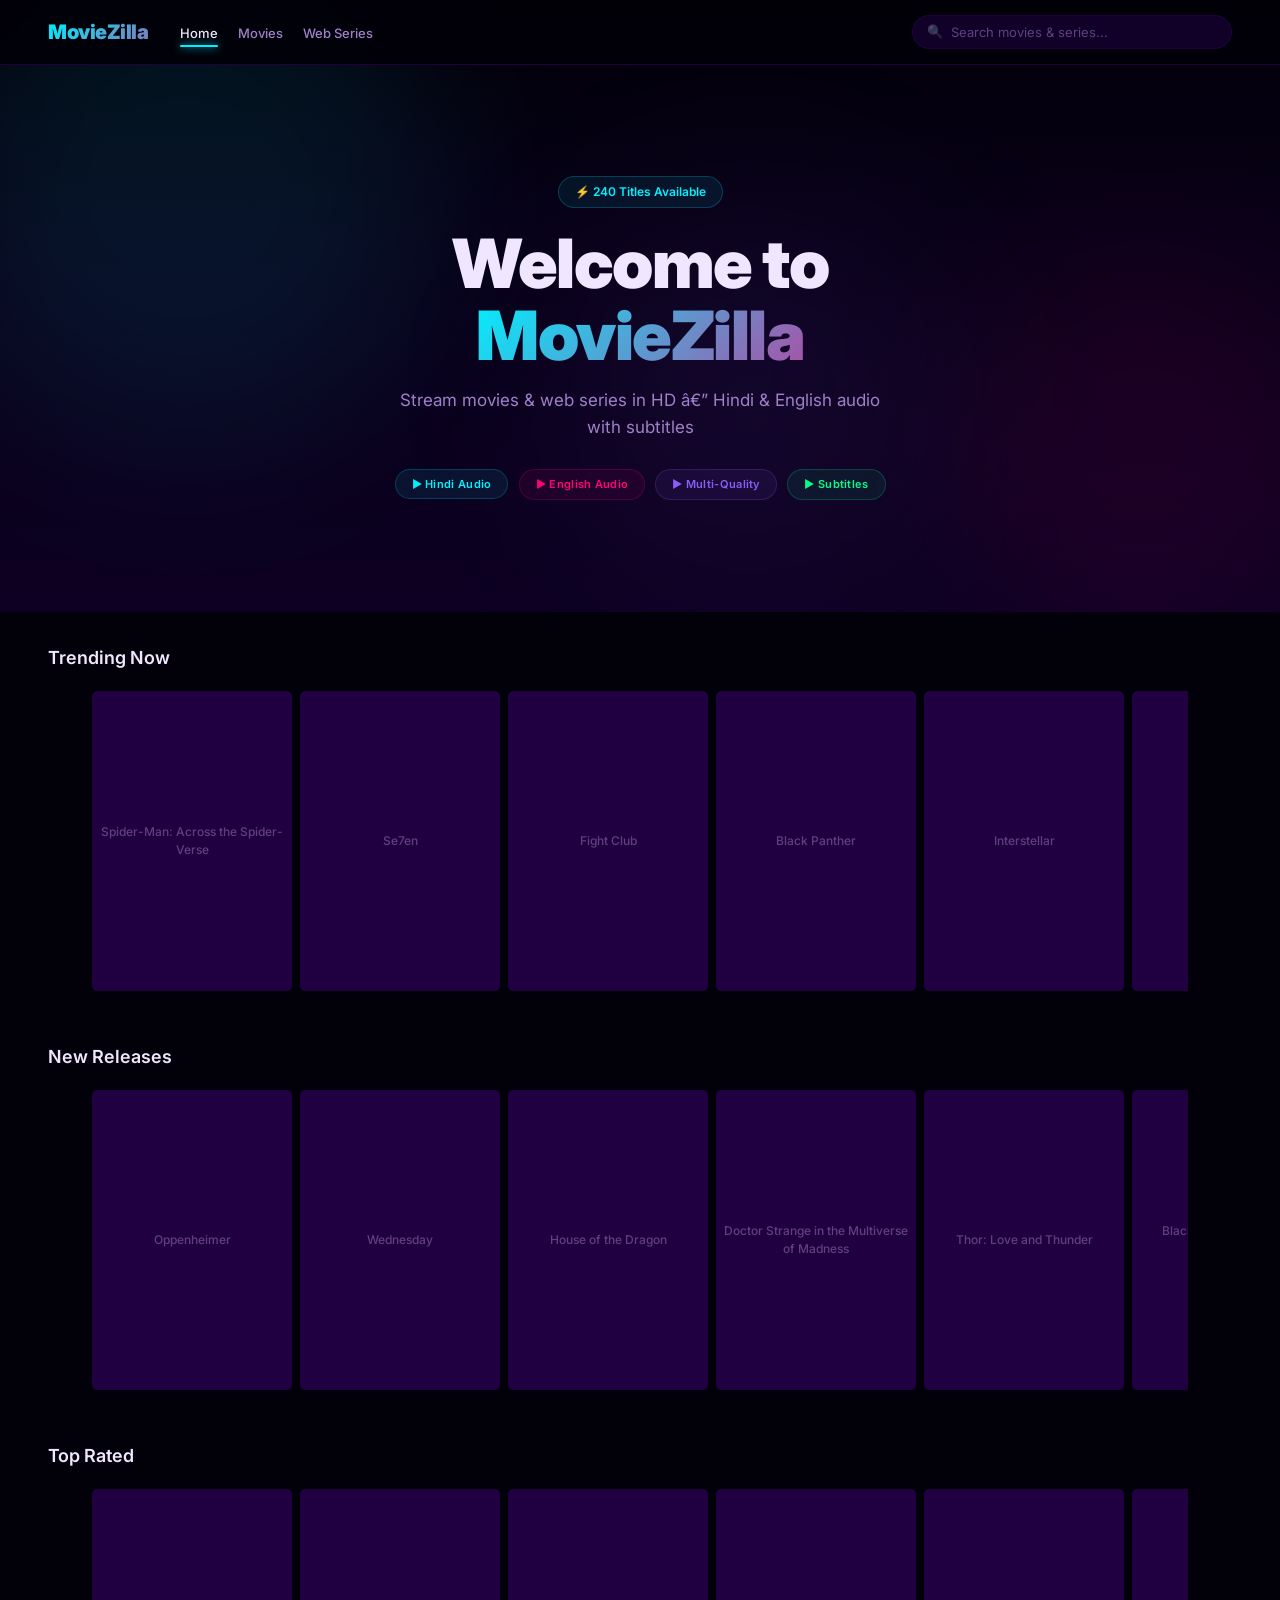
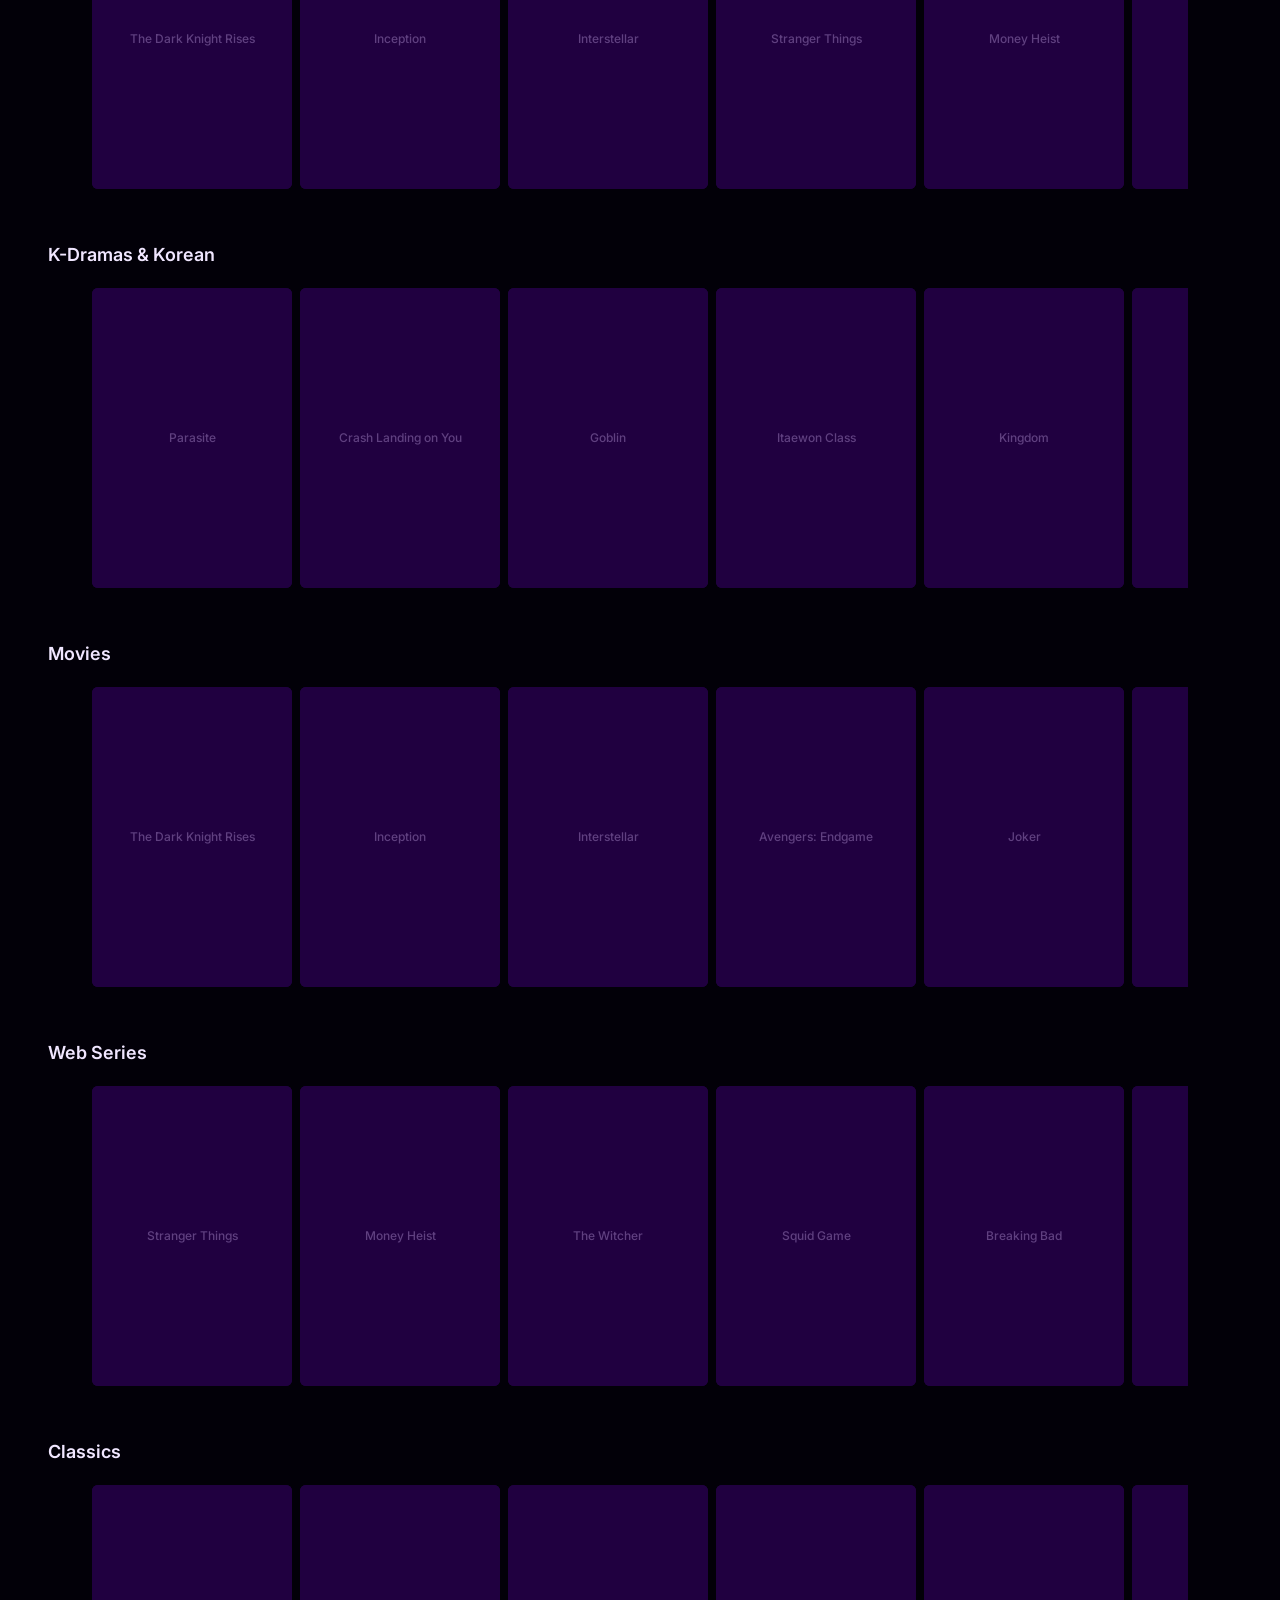
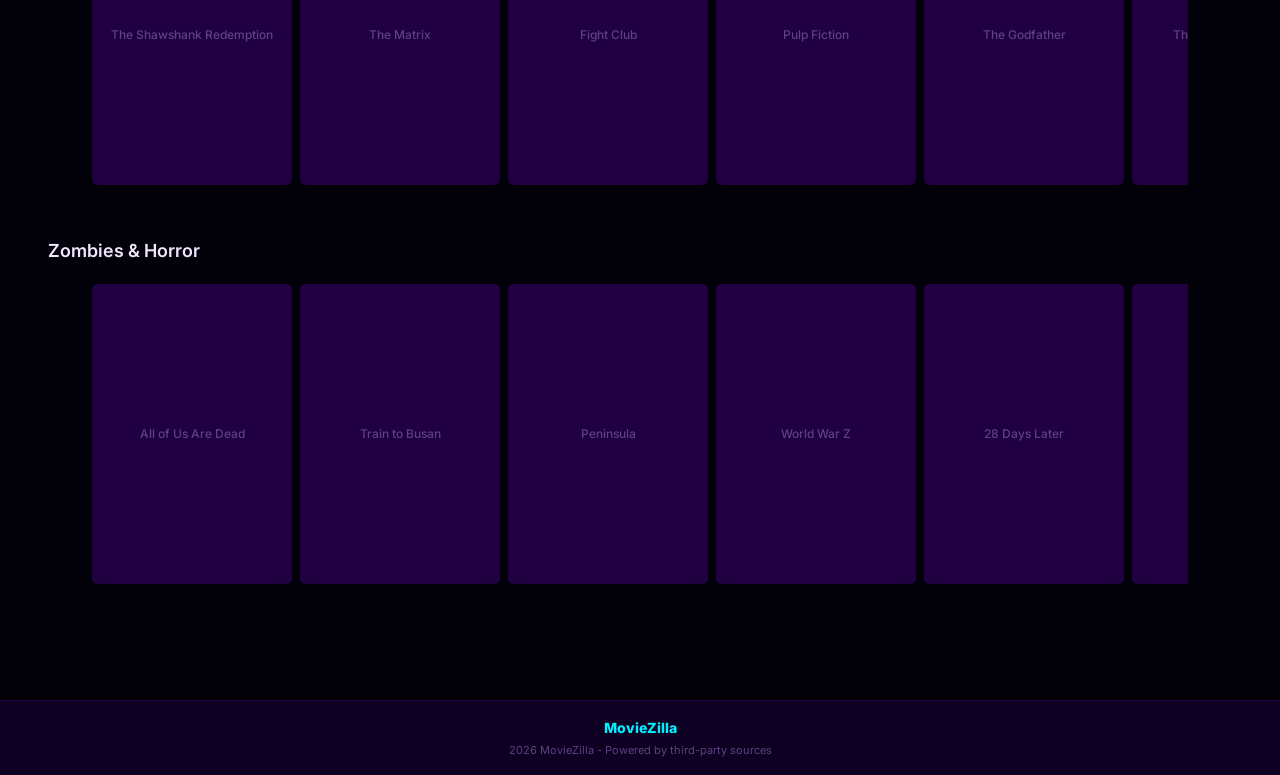
==== index.html @ 7be8b0de "Add Google site verification meta tag Added Google site verification meta tag to the head section." ====
﻿<!DOCTYPE html>
<html lang="en">
<head>
    <meta charset="UTF-8">
    <meta name="viewport" content="width=device-width, initial-scale=1.0">
    <meta http-equiv="Cache-Control" content="no-cache, no-store, must-revalidate">
    <meta http-equiv="Pragma" content="no-cache">
    <meta http-equiv="Expires" content="0">
    <meta name="google-site-verification" content="W0tUztikawBV8n0iNyQoUC4oba7enhtW7C22oCZZRGM" />
    <title>MovieZilla - Watch Movies & Web Series</title>
    <link rel="stylesheet" href="style.css?v=9">
    <link rel="preconnect" href="https://fonts.googleapis.com">
    <link href="https://fonts.googleapis.com/css2?family=Inter:wght@300;400;500;600;700;800;900&display=swap" rel="stylesheet">
</head>
<body>
    <nav class="navbar">
        <div class="nav-container">
            <div class="nav-left">
                <a href="/" class="logo" id="logoLink">MovieZilla</a>
                <ul class="nav-links">
                    <li><a href="/" class="active" data-filter="all">Home</a></li>
                    <li><a href="/" data-filter="movie">Movies</a></li>
                    <li><a href="/" data-filter="series">Web Series</a></li>
                </ul>
            </div>
            <div class="nav-right">
                <div class="search-box">
                    <span class="search-icon">&#x1F50D;</span>
                    <input type="text" id="searchInput" placeholder="Search movies & series..." autocomplete="off">
                </div>
            </div>
        </div>
    </nav>

    <main id="homeView">
        <section class="hero">
            <div class="hero-bg">
                <div class="hero-particle"></div>
                <div class="hero-particle"></div>
                <div class="hero-particle"></div>
                <div class="hero-particle"></div>
                <div class="hero-particle"></div>
                <div class="hero-particle"></div>
                <div class="hero-particle"></div>
                <div class="hero-particle"></div>
                <div class="hero-particle"></div>
                <div class="hero-particle"></div>
                <div class="hero-glow glow-1"></div>
                <div class="hero-glow glow-2"></div>
                <div class="hero-glow glow-3"></div>
            </div>
            <div class="hero-content">
                <div class="hero-badge-new">&#9889; 240 Titles Available</div>
                <h1 class="hero-title">Welcome to <span class="gradient-text">MovieZilla</span></h1>
                <p class="hero-subtitle">Stream movies & web series in HD â€” Hindi & English audio with subtitles</p>
                <div class="hero-badges">
                    <span class="badge badge-cyan">&#x25B6; Hindi Audio</span>
                    <span class="badge badge-pink">&#x25B6; English Audio</span>
                    <span class="badge badge-purple">&#x25B6; Multi-Quality</span>
                    <span class="badge badge-green">&#x25B6; Subtitles</span>
                </div>
            </div>
        </section>

        <section class="content-section" id="contentSection">
            <div class="container">
                <div class="search-header hidden" id="searchHeader">
                    <h2 class="section-title" id="searchResultsTitle">Search Results</h2>
                    <span class="search-clear" id="searchClear">Clear</span>
                </div>
                <div id="browseView">
                    <div id="categoryRows"></div>
                </div>
                <div id="searchResults" class="search-results-grid hidden"></div>
            </div>
        </section>
    </main>

    <div id="watchView" class="watch-view hidden">
        <div class="watch-container">
            <div class="watch-topbar">
                <button class="back-btn" id="backBtn">&larr; Back</button>
                <span class="watch-title" id="watchTitle">Now Playing</span>
                <button class="source-btn" id="sourceBtn">Source 1</button>
                <button class="fs-btn" id="fsBtn" title="Fullscreen">&#x26F6;</button>
                <button class="fs-btn" id="popBtn" title="Open in new window">&#x2197;</button>
            </div>
            <div class="disclaimer">Ad blocker recommended. Ignore ads and do not gamble.</div>
            <div class="disclaimer" style="margin-top:8px;margin-bottom:12px;">If the video is not in English, audio is missing, or subtitles are not displaying, press the <strong>Source</strong> button above to switch to the alternate source for improved playback.</div>
            <div class="watch-player-wrap">
                <div class="watch-player-container">
                    <iframe id="videoFrame" src=""
                         frameborder="0" allowfullscreen
                        allow="autoplay; fullscreen; picture-in-picture"
                        referrerpolicy="no-referrer-when-downgrade"
                        style="background:#000;">
                    </iframe>
                    <div class="embed-loader" id="embedLoader">
                        <div class="loader-ring"></div>
                        <p class="loader-text">Connecting to stream...</p>
                    </div>
                    <div class="embed-error hidden" id="embedError">
                        <p class="error-text">Stream unavailable</p>
                        <p class="error-sub">Try again later</p>
                    </div>
                </div>
            </div>
            <div class="watch-meta-section">
                <div class="watch-meta">
                    <h2 class="watch-meta-title" id="watchMetaTitle">Title</h2>
                    <div class="watch-meta-info" id="watchMetaInfo"></div>
                </div>
            </div>
            <div class="episode-selector hidden" id="episodeSelector">
                <div class="episode-label">Episodes</div>
                <div class="episode-list" id="episodeList"></div>
            </div>
        </div>
    </div>

    <footer class="footer">
        <div class="container">
            <div class="footer-content">
                <div class="footer-logo">MovieZilla</div>
                <p class="footer-text">2026 MovieZilla - Powered by third-party sources</p>
            </div>
        </div>
    </footer>

    <script src="script.js?v=9"></script>
</body>
</html>
---- style.css ----
*,
*::before,
*::after { margin: 0; padding: 0; box-sizing: border-box; }

:root {
    --bg-deep: #020008;
    --bg-primary: #080018;
    --bg-secondary: #0d0022;
    --bg-card: #110028;
    --bg-card-hover: #1a0038;
    --bg-elevated: #200040;
    --accent-cyan: #00f0ff;
    --accent-pink: #ff007a;
    --accent-purple: #8b5cf6;
    --accent-green: #00ff88;
    --text-primary: #f0e6ff;
    --text-secondary: #a080c8;
    --text-muted: #604080;
    --border-color: #220040;
    --border-light: #330060;
    --font-family: 'Inter', -apple-system, BlinkMacSystemFont, 'Segoe UI', sans-serif;
    --radius: 8px;
    --transition: all 0.3s cubic-bezier(0.4, 0, 0.2, 1);
    --nav-height: 64px;
    --card-width: 200px;
}

html { scroll-behavior: smooth; }

body {
    font-family: var(--font-family);
    background: var(--bg-deep);
    color: var(--text-primary);
    line-height: 1.5;
    min-height: 100vh;
    overflow-x: hidden;
}

a { text-decoration: none; color: inherit; }
ul { list-style: none; }
img { max-width: 100%; display: block; }
.container { max-width: 100%; margin: 0 auto; padding: 0 48px; }
.hidden { display: none !important; }

.gradient-text {
    background: linear-gradient(135deg, var(--accent-cyan), var(--accent-pink), var(--accent-purple));
    -webkit-background-clip: text;
    -webkit-text-fill-color: transparent;
    background-clip: text;
    background-size: 200% 200%;
    animation: gradShift 4s ease infinite;
}

@keyframes gradShift {
    0%, 100% { background-position: 0% 50%; }
    50% { background-position: 100% 50%; }
}

/* ========== NAVBAR ========== */
.navbar {
    position: fixed; top: 0; left: 0; right: 0;
    z-index: 1000;
    background: rgba(2, 0, 8, 0.9);
    backdrop-filter: blur(12px);
    border-bottom: 1px solid var(--border-color);
    padding: 0 48px;
}

.nav-container {
    max-width: 100%; margin: 0 auto;
    display: flex; align-items: center; justify-content: space-between;
    height: var(--nav-height); gap: 24px;
}

.nav-left { display: flex; align-items: center; gap: 32px; flex-shrink: 0; }

.logo {
    font-size: 20px; font-weight: 900; letter-spacing: -0.5px;
    background: linear-gradient(135deg, var(--accent-cyan), var(--accent-pink));
    -webkit-background-clip: text;
    -webkit-text-fill-color: transparent;
    background-clip: text;
    background-size: 200% 200%;
    animation: gradShift 3s ease infinite;
    user-select: none;
}

.nav-links { display: flex; align-items: center; gap: 20px; }

.nav-links a {
    font-size: 13px; font-weight: 500;
    color: var(--text-secondary);
    transition: var(--transition);
    position: relative; padding: 4px 0;
    cursor: pointer;
}

.nav-links a::after {
    content: '';
    position: absolute; bottom: -2px; left: 0; right: 0;
    height: 2px;
    background: var(--accent-cyan);
    transition: transform 0.3s cubic-bezier(0.4, 0, 0.2, 1);
    border-radius: 2px;
    box-shadow: 0 0 8px var(--accent-cyan);
    transform: scaleX(0);
    transform-origin: center;
}

.nav-links a:hover, .nav-links a.active { color: var(--text-primary); }
.nav-links a.active::after { transform: scaleX(1); }
.nav-links:hover a.active::after { transform: scaleX(0); }
.nav-links a:hover::after { transform: scaleX(1); }
.nav-links a.active:hover::after { transform: scaleX(1); }

.nav-right { flex: 1; max-width: 320px; }

.search-box {
    display: flex; align-items: center; gap: 8px;
    background: var(--bg-card);
    border: 1px solid var(--border-color);
    border-radius: 50px;
    padding: 6px 14px;
    transition: var(--transition);
    width: 100%;
}

.search-box:focus-within {
    border-color: var(--accent-cyan);
    box-shadow: 0 0 20px rgba(0, 240, 255, 0.08);
}

.search-icon { font-size: 13px; opacity: 0.4; flex-shrink: 0; }

.search-box input {
    background: none; border: none; outline: none;
    color: var(--text-primary); font-size: 13px;
    font-family: var(--font-family); width: 100%;
}

.search-box input::placeholder { color: var(--text-muted); }

/* ========== HERO ========== */
.hero {
    position: relative; min-height: 68vh;
    display: flex; align-items: center; justify-content: center;
    padding-top: var(--nav-height);
    overflow: hidden;
}

.hero-bg {
    position: absolute; inset: 0;
    overflow: hidden;
    background: linear-gradient(180deg, var(--bg-deep) 0%, var(--bg-primary) 40%, var(--bg-secondary) 100%);
}

.hero-particle {
    position: absolute;
    width: 3px; height: 3px;
    background: var(--accent-cyan);
    border-radius: 50%;
    opacity: 0;
    animation: particleDrift 6s ease-in-out infinite;
}

.hero-particle:nth-child(1) { top: 15%; left: 10%; width: 2px; height: 2px; animation-delay: 0s; background: var(--accent-cyan); }
.hero-particle:nth-child(2) { top: 25%; left: 80%; animation-delay: 1s; background: var(--accent-pink); }
.hero-particle:nth-child(3) { top: 55%; left: 5%; width: 4px; height: 4px; animation-delay: 2s; background: var(--accent-purple); }
.hero-particle:nth-child(4) { top: 70%; left: 75%; animation-delay: 3s; background: var(--accent-cyan); }
.hero-particle:nth-child(5) { top: 85%; left: 20%; animation-delay: 4s; background: var(--accent-pink); }
.hero-particle:nth-child(6) { top: 10%; left: 50%; width: 2px; height: 2px; animation-delay: 0.5s; background: var(--accent-green); }
.hero-particle:nth-child(7) { top: 45%; left: 90%; animation-delay: 1.5s; background: var(--accent-purple); }
.hero-particle:nth-child(8) { top: 90%; left: 60%; animation-delay: 2.5s; background: var(--accent-cyan); }
.hero-particle:nth-child(9) { top: 35%; left: 35%; width: 4px; height: 4px; animation-delay: 3.5s; background: var(--accent-pink); }
.hero-particle:nth-child(10) { top: 60%; left: 15%; animation-delay: 4.5s; background: var(--accent-green); }

@keyframes particleDrift {
    0% { opacity: 0; transform: translateY(0) scale(0); }
    20% { opacity: 0.6; }
    80% { opacity: 0.6; }
    100% { opacity: 0; transform: translateY(-80px) scale(1.2); }
}

.hero-glow {
    position: absolute; border-radius: 50%;
    filter: blur(80px);
    animation: glowFloat 10s ease-in-out infinite;
}

.glow-1 {
    width: 500px; height: 500px;
    background: rgba(0, 240, 255, 0.08);
    top: -10%; left: -5%;
    animation-delay: 0s;
}

.glow-2 {
    width: 400px; height: 400px;
    background: rgba(255, 0, 122, 0.07);
    bottom: -5%; right: -5%;
    animation-delay: -3s;
}

.glow-3 {
    width: 350px; height: 350px;
    background: rgba(139, 92, 246, 0.08);
    top: 35%; left: 45%;
    animation-delay: -6s;
    filter: blur(100px);
}

@keyframes glowFloat {
    0%, 100% { transform: translate(0, 0) scale(1); }
    33% { transform: translate(40px, -40px) scale(1.08); }
    66% { transform: translate(-30px, 30px) scale(0.92); }
}

.hero-content {
    position: relative; z-index: 2;
    text-align: center; max-width: 700px;
    padding: 0 24px;
}

.hero-content > * {
    opacity: 0;
    transform: translateY(30px);
    animation: heroReveal 0.7s cubic-bezier(0.16, 1, 0.3, 1) forwards;
}

.hero-content > :nth-child(1) { animation-delay: 0.1s; }
.hero-content > :nth-child(2) { animation-delay: 0.3s; }
.hero-content > :nth-child(3) { animation-delay: 0.5s; }
.hero-content > :nth-child(4) { animation-delay: 0.7s; }

@keyframes heroReveal {
    to { opacity: 1; transform: translateY(0); }
}

.hero-badge-new {
    display: inline-flex; align-items: center; gap: 6px;
    padding: 6px 16px;
    border-radius: 50px;
    font-size: 12px; font-weight: 600;
    background: rgba(0, 240, 255, 0.08);
    color: var(--accent-cyan);
    border: 1px solid rgba(0, 240, 255, 0.2);
    margin-bottom: 20px;
    animation: heroReveal 0.7s cubic-bezier(0.16, 1, 0.3, 1) 0.1s forwards, pulseBadge 2.5s ease-in-out 1s infinite;
    opacity: 0;
}

@keyframes pulseBadge {
    0%, 100% { box-shadow: 0 0 0 0 rgba(0, 240, 255, 0.1); }
    50% { box-shadow: 0 0 25px 6px rgba(0, 240, 255, 0.06); }
}

.hero-title {
    font-size: clamp(32px, 7vw, 68px);
    font-weight: 900; line-height: 1.05;
    margin-bottom: 16px; letter-spacing: -1.5px;
}

.hero-title .gradient-text {
    background-size: 300% 300%;
    animation: gradShift 5s ease infinite;
}

.hero-subtitle {
    font-size: clamp(14px, 1.6vw, 17px);
    color: var(--text-secondary);
    margin-bottom: 28px; line-height: 1.6;
    max-width: 480px; margin-left: auto; margin-right: auto;
}

.hero-badges { display: flex; justify-content: center; gap: 10px; flex-wrap: wrap; }

.hero-badges .badge {
    opacity: 0;
    transform: translateY(20px);
    animation: heroReveal 0.5s cubic-bezier(0.16, 1, 0.3, 1) forwards;
}
.hero-badges .badge:nth-child(1) { animation-delay: 0.7s; }
.hero-badges .badge:nth-child(2) { animation-delay: 0.85s; }
.hero-badges .badge:nth-child(3) { animation-delay: 1.0s; }
.hero-badges .badge:nth-child(4) { animation-delay: 1.15s; }

.badge {
    display: inline-flex; align-items: center;
    padding: 6px 16px; border-radius: 50px;
    font-size: 11px; font-weight: 600; letter-spacing: 0.3px;
}

.badge-cyan {
    background: rgba(0, 240, 255, 0.08);
    color: var(--accent-cyan);
    border: 1px solid rgba(0, 240, 255, 0.2);
}
.badge-pink {
    background: rgba(255, 0, 122, 0.08);
    color: var(--accent-pink);
    border: 1px solid rgba(255, 0, 122, 0.2);
}
.badge-purple {
    background: rgba(139, 92, 246, 0.08);
    color: var(--accent-purple);
    border: 1px solid rgba(139, 92, 246, 0.2);
}
.badge-green {
    background: rgba(0, 255, 136, 0.08);
    color: var(--accent-green);
    border: 1px solid rgba(0, 255, 136, 0.2);
}

/* ========== CONTENT SECTION ========== */
.content-section { padding: 32px 0 64px; }

.section-title {
    font-size: 26px; font-weight: 800; letter-spacing: -0.3px;
    margin-bottom: 20px;
    position: relative;
}

.section-title::after {
    content: '';
    position: absolute; bottom: -5px; left: 0;
    width: 44px; height: 2px;
    background: linear-gradient(90deg, var(--accent-cyan), var(--accent-pink));
    border-radius: 2px;
}

/* ========== CATEGORY ROWS ========== */
.category-row {
    margin-bottom: 36px;
}

.row-header {
    display: flex;
    align-items: center;
    justify-content: space-between;
    margin-bottom: 12px;
}

.row-title {
    font-size: 18px;
    font-weight: 600;
    color: var(--text-primary);
}

.row-more {
    background: none;
    border: none;
    color: var(--text-muted);
    font-family: var(--font-family);
    font-size: 12px;
    font-weight: 500;
    cursor: pointer;
    padding: 4px 8px;
    border-radius: 2px;
    transition: var(--transition);
}

.row-more:hover {
    color: var(--text-primary);
    background: rgba(255,255,255,0.05);
}

.row-track-wrapper {
    position: relative;
    padding: 0 44px;
}

.scroll-btn {
    position: absolute;
    top: 0; bottom: 16px;
    width: 44px;
    z-index: 2;
    background: rgba(2, 0, 8, 0.6);
    border: none;
    color: #fff;
    font-size: 20px;
    font-weight: 600;
    cursor: pointer;
    opacity: 0;
    transition: opacity 0.2s ease, background 0.2s ease;
    display: flex;
    align-items: center;
    justify-content: center;
}

.scroll-left { left: 0; }
.scroll-right { right: 0; }

.row-track-wrapper:hover .scroll-btn,
.category-row:hover .scroll-btn {
    opacity: 1;
}

.scroll-btn:hover {
    background: rgba(2, 0, 8, 0.9);
}

.row-track {
    display: flex;
    gap: 8px;
    overflow-x: auto;
    overflow-y: visible;
    padding: 8px 0 16px;
    scroll-behavior: smooth;
    -ms-overflow-style: none;
    scrollbar-width: none;
}

.row-track::-webkit-scrollbar { display: none; }

/* ========== MOVIE CARD (Netflix-style) ========== */
.movie-card {
    flex: 0 0 var(--card-width);
    width: var(--card-width);
    cursor: pointer;
    position: relative;
    border-radius: 6px;
    overflow: hidden;
    transition: transform 0.35s cubic-bezier(0.25, 0.46, 0.45, 0.94),
                box-shadow 0.35s ease;
    transform-origin: center bottom;
    background: var(--bg-card);
}

.movie-card::before {
    content: '';
    position: absolute; inset: -1px;
    border-radius: 7px;
    padding: 1px;
    background: linear-gradient(135deg, transparent, transparent, transparent);
    -webkit-mask: linear-gradient(#fff 0 0) content-box, linear-gradient(#fff 0 0);
    -webkit-mask-composite: xor;
    mask-composite: exclude;
    transition: opacity 0.35s ease;
    pointer-events: none;
    z-index: 1;
    opacity: 0;
}

.movie-card:hover::before {
    background: linear-gradient(135deg, var(--accent-cyan), var(--accent-pink), var(--accent-purple));
    opacity: 1;
}

.movie-card:hover {
    transform: scale(1.35);
    z-index: 10;
    box-shadow: 0 20px 60px rgba(0,0,0,0.9);
}

.movie-poster {
    position: relative;
    width: 100%;
    padding-top: 150%;
    background: var(--bg-elevated);
    overflow: visible;
}

.movie-poster img {
    position: absolute; inset: 0;
    width: 100%; height: 100%;
    object-fit: cover;
    transition: transform 0.35s ease;
    border-radius: 6px;
}

.movie-card:hover .movie-poster img {
    transform: scale(1.05);
}

.fallback-poster {
    position: absolute; inset: 0;
    display: flex; flex-direction: column;
    align-items: center; justify-content: center;
    background: var(--bg-elevated);
    color: var(--text-muted);
}

.fallback-poster .poster-label {
    font-size: 12px; font-weight: 500;
    text-align: center; padding: 8px;
}

/* Hover overlay - appears on card hover */
.movie-hover-overlay {
    position: absolute;
    bottom: 0; left: 0; right: 0;
    background: linear-gradient(transparent, rgba(0,0,0,0.95));
    padding: 48px 12px 12px;
    opacity: 0;
    transition: opacity 0.3s ease;
    pointer-events: none;
}

.movie-card:hover .movie-hover-overlay {
    opacity: 1;
}

.movie-hover-title {
    font-size: 13px;
    font-weight: 700;
    margin-bottom: 4px;
    color: #fff;
    white-space: nowrap;
    overflow: hidden;
    text-overflow: ellipsis;
}

.movie-hover-meta {
    font-size: 11px;
    color: var(--text-secondary);
    margin-bottom: 6px;
    display: flex;
    gap: 8px;
    align-items: center;
}

.movie-hover-meta .quality-badge {
    background: var(--accent-cyan);
    color: #000;
    padding: 1px 5px;
    border-radius: 2px;
    font-size: 9px;
    font-weight: 700;
}

.movie-hover-desc {
    font-size: 11px;
    color: rgba(255,255,255,0.7);
    line-height: 1.4;
    display: -webkit-box;
    -webkit-line-clamp: 2; -webkit-box-orient: vertical;
    overflow: hidden;
    margin-bottom: 6px;
}

.movie-hover-langs {
    display: flex;
    gap: 4px;
    flex-wrap: wrap;
}

.movie-hover-langs .lang {
    font-size: 9px;
    padding: 1px 5px;
    border-radius: 2px;
    font-weight: 600;
    background: rgba(255,255,255,0.1);
    color: rgba(255,255,255,0.7);
}

/* Play button overlay */
.movie-play-btn {
    position: absolute;
    top: 50%; left: 50%;
    transform: translate(-50%, -50%) scale(0.7);
    width: 40px;
    height: 40px;
    border-radius: 50%;
    background: rgba(0, 240, 255, 0.9);
    border: none;
    cursor: pointer;
    opacity: 0;
    transition: all 0.3s ease;
    pointer-events: none;
}

.movie-play-btn::after {
    content: '';
    display: block;
    width: 0; height: 0;
    border-style: solid;
    border-width: 7px 0 7px 12px;
    border-color: transparent transparent transparent #000;
    margin-left: 5px;
}

.movie-card:hover .movie-play-btn {
    opacity: 1;
    transform: translate(-50%, -50%) scale(1);
}

/* ========== SEARCH RESULTS ========== */
.search-header {
    display: flex;
    align-items: center;
    justify-content: space-between;
    margin-bottom: 20px;
}

.search-clear {
    font-size: 13px;
    color: var(--text-muted);
    cursor: pointer;
    transition: var(--transition);
    padding: 4px 8px;
    border-radius: 2px;
}

.search-clear:hover {
    color: var(--accent-cyan);
    background: rgba(0,240,255,0.05);
}

.search-results-grid {
    display: grid;
    grid-template-columns: repeat(auto-fill, minmax(160px, 1fr));
    gap: 12px;
}

.search-results-grid .movie-card {
    flex: unset;
    width: 100%;
}

.search-results-grid .movie-card:hover {
    transform: scale(1.3);
}

/* ========== WATCH VIEW ========== */
.watch-view {
    padding-top: var(--nav-height);
    min-height: 100vh;
    background: var(--bg-deep);
}

.watch-container { max-width: 1100px; margin: 0 auto; padding: 0 20px; }

.watch-topbar {
    display: flex; align-items: center;
    justify-content: space-between;
    padding: 12px 0; gap: 16px;
}

.back-btn {
    background: transparent;
    border: none;
    color: var(--text-secondary);
    font-family: var(--font-family);
    font-size: 13px; font-weight: 500;
    padding: 6px 0;
    cursor: pointer;
    transition: var(--transition);
    white-space: nowrap;
}

.back-btn:hover {
    color: var(--text-primary);
}

.watch-title {
    font-size: 13px; font-weight: 500;
    color: var(--text-muted);
    text-align: center; flex: 1;
    min-width: 0; overflow: hidden;
    text-overflow: ellipsis; white-space: nowrap;
}

.source-btn {
    flex-shrink: 0;
    background: linear-gradient(135deg, rgba(0, 240, 255, 0.12), rgba(255, 0, 122, 0.12));
    border: 1px solid rgba(0, 240, 255, 0.3);
    color: var(--accent-cyan);
    font-family: var(--font-family);
    font-size: 12px;
    font-weight: 700;
    padding: 7px 16px;
    border-radius: 6px;
    cursor: pointer;
    transition: var(--transition);
    white-space: nowrap;
    letter-spacing: 0.3px;
    box-shadow: 0 0 12px rgba(0, 240, 255, 0.08);
}

.source-btn:hover {
    border-color: var(--accent-cyan);
    color: #fff;
    background: linear-gradient(135deg, rgba(0, 240, 255, 0.25), rgba(255, 0, 122, 0.25));
    box-shadow: 0 0 24px rgba(0, 240, 255, 0.2);
}

.fs-btn {
    flex-shrink: 0;
    background: transparent;
    border: 1px solid var(--border-color);
    color: var(--text-secondary);
    font-size: 18px;
    width: 34px; height: 34px;
    border-radius: 6px;
    cursor: pointer;
    display: flex; align-items: center; justify-content: center;
    transition: var(--transition);
}
.fs-btn:hover {
    border-color: var(--accent-cyan);
    color: #fff;
    background: rgba(0, 240, 255, 0.1);
}

.watch-player-wrap {
    position: relative;
    border-radius: 4px;
    overflow: hidden;
    background: #000;
    border: 1px solid var(--border-color);
}

.watch-player-container {
    position: relative; width: 100%;
    aspect-ratio: 16 / 9; background: #000;
}

.watch-player-container iframe {
    position: absolute; inset: 0;
    width: 100%; height: 100%; border: none;
}

.embed-loader {
    position: absolute; inset: 0;
    display: flex; flex-direction: column;
    align-items: center; justify-content: center;
    background: var(--bg-deep);
    z-index: 1; pointer-events: none;
    transition: opacity 0.4s ease;
}

.embed-loader.hidden { opacity: 0; }

.loader-ring {
    width: 32px; height: 32px;
    border: 2px solid rgba(0, 240, 255, 0.08);
    border-top-color: var(--accent-cyan);
    border-radius: 50%;
    animation: spin 0.8s linear infinite;
    margin-bottom: 10px;
}

@keyframes spin { to { transform: rotate(360deg); } }

.loader-text { font-size: 12px; color: var(--text-secondary); }

.embed-error {
    position: absolute; inset: 0;
    display: flex; flex-direction: column;
    align-items: center; justify-content: center;
    background: var(--bg-deep);
    z-index: 2;
}

.embed-error.hidden { display: none; }

.error-text { font-size: 14px; color: var(--text-secondary); font-weight: 600; }
.error-sub { font-size: 12px; color: var(--text-muted); margin-top: 4px; }

.watch-meta-section { padding: 16px 0 48px; }

.disclaimer {
    margin-top: 16px;
    padding: 10px 16px;
    background: rgba(255, 0, 122, 0.1);
    border: 1px solid rgba(255, 0, 122, 0.25);
    border-radius: 4px;
    color: var(--accent-pink);
    font-size: 13px;
    font-weight: 500;
    text-align: center;
    line-height: 1.5;
}

.watch-meta-title {
    font-size: 20px; font-weight: 700;
}

.watch-meta-info {
    font-size: 13px; color: var(--text-muted);
    display: flex; gap: 10px; flex-wrap: wrap;
    margin-top: 6px; align-items: center;
}

.episode-selector {
    margin-top: 12px;
    padding: 12px 0;
    border-top: 1px solid var(--border-color);
}

.episode-label {
    font-size: 12px;
    font-weight: 600;
    color: var(--text-muted);
    margin-bottom: 8px;
}

.episode-list {
    display: flex;
    flex-wrap: wrap;
    gap: 6px;
}

.episode-btn {
    width: 36px;
    height: 36px;
    border-radius: 4px;
    border: 1px solid var(--border-color);
    background: var(--bg-secondary);
    color: var(--text-primary);
    font-size: 13px;
    font-weight: 600;
    cursor: pointer;
    display: flex;
    align-items: center;
    justify-content: center;
    transition: all 0.2s;
}

.episode-btn:hover {
    border-color: var(--accent-cyan);
    color: var(--accent-cyan);
}

.episode-btn.active {
    background: var(--accent-cyan);
    color: #000;
    border-color: var(--accent-cyan);
}

/* ========== FOOTER ========== */
.footer {
    background: var(--bg-secondary);
    border-top: 1px solid var(--border-color);
    padding: 16px 0;
}

.footer-content {
    display: flex; flex-direction: column;
    align-items: center; gap: 4px;
}

.footer-logo {
    font-size: 14px; font-weight: 800;
    color: var(--accent-cyan);
}

.footer-text { font-size: 11px; color: var(--text-muted); }

/* ========== SCROLLBAR ========== */
::-webkit-scrollbar { width: 4px; height: 4px; }
::-webkit-scrollbar-track { background: transparent; }
::-webkit-scrollbar-thumb {
    background: var(--border-light);
    border-radius: 2px;
}

/* ========== RESPONSIVE ========== */
@media (max-width: 1200px) {
    :root { --card-width: 180px; }
}

@media (max-width: 1024px) {
    .container { padding: 0 24px; }
    .navbar { padding: 0 24px; }
    :root { --card-width: 160px; }
}

@media (max-width: 768px) {
    .navbar { padding: 0 12px; }
    .container { padding: 0 16px; }
    :root { --card-width: 140px; }

    .nav-container {
        flex-direction: row; height: auto;
        padding: 10px 0; gap: 8px;
        flex-wrap: wrap;
    }

    .nav-left { flex-direction: row; gap: 12px; width: auto; flex-shrink: 0; }
    .logo { font-size: 16px; }
    .nav-links { gap: 10px; }
    .nav-links a { font-size: 12px; }
    .nav-right { max-width: none; width: 100%; order: 3; }
    .search-box { padding: 4px 10px; }
    .search-box input { font-size: 12px; }

    .hero { min-height: 40vh; padding-top: calc(var(--nav-height) + 10px); }
    .hero-title { font-size: 26px; }
    .hero-subtitle { font-size: 12px; margin-bottom: 20px; }
    .hero-badge-new { font-size: 10px; padding: 4px 12px; margin-bottom: 14px; }
    .hero-glow { filter: blur(50px); }
    .glow-1 { width: 250px; height: 250px; }
    .glow-2 { width: 200px; height: 200px; }
    .glow-3 { width: 180px; height: 180px; }

    .section-title { font-size: 18px; }
    .row-title { font-size: 15px; }

    .movie-card:hover { transform: scale(1.25); }

    .watch-title { font-size: 12px; }
    .watch-meta-title { font-size: 16px; }
}

@media (max-width: 480px) {
    :root { --card-width: 120px; }
    .container { padding: 0 10px; }
    .navbar { padding: 0 10px; }
    .row-track { gap: 5px; }
    .movie-card:hover { transform: scale(1.2); }
    .search-results-grid { grid-template-columns: repeat(2, 1fr); gap: 8px; }
    .hero-particle { display: none; }
}
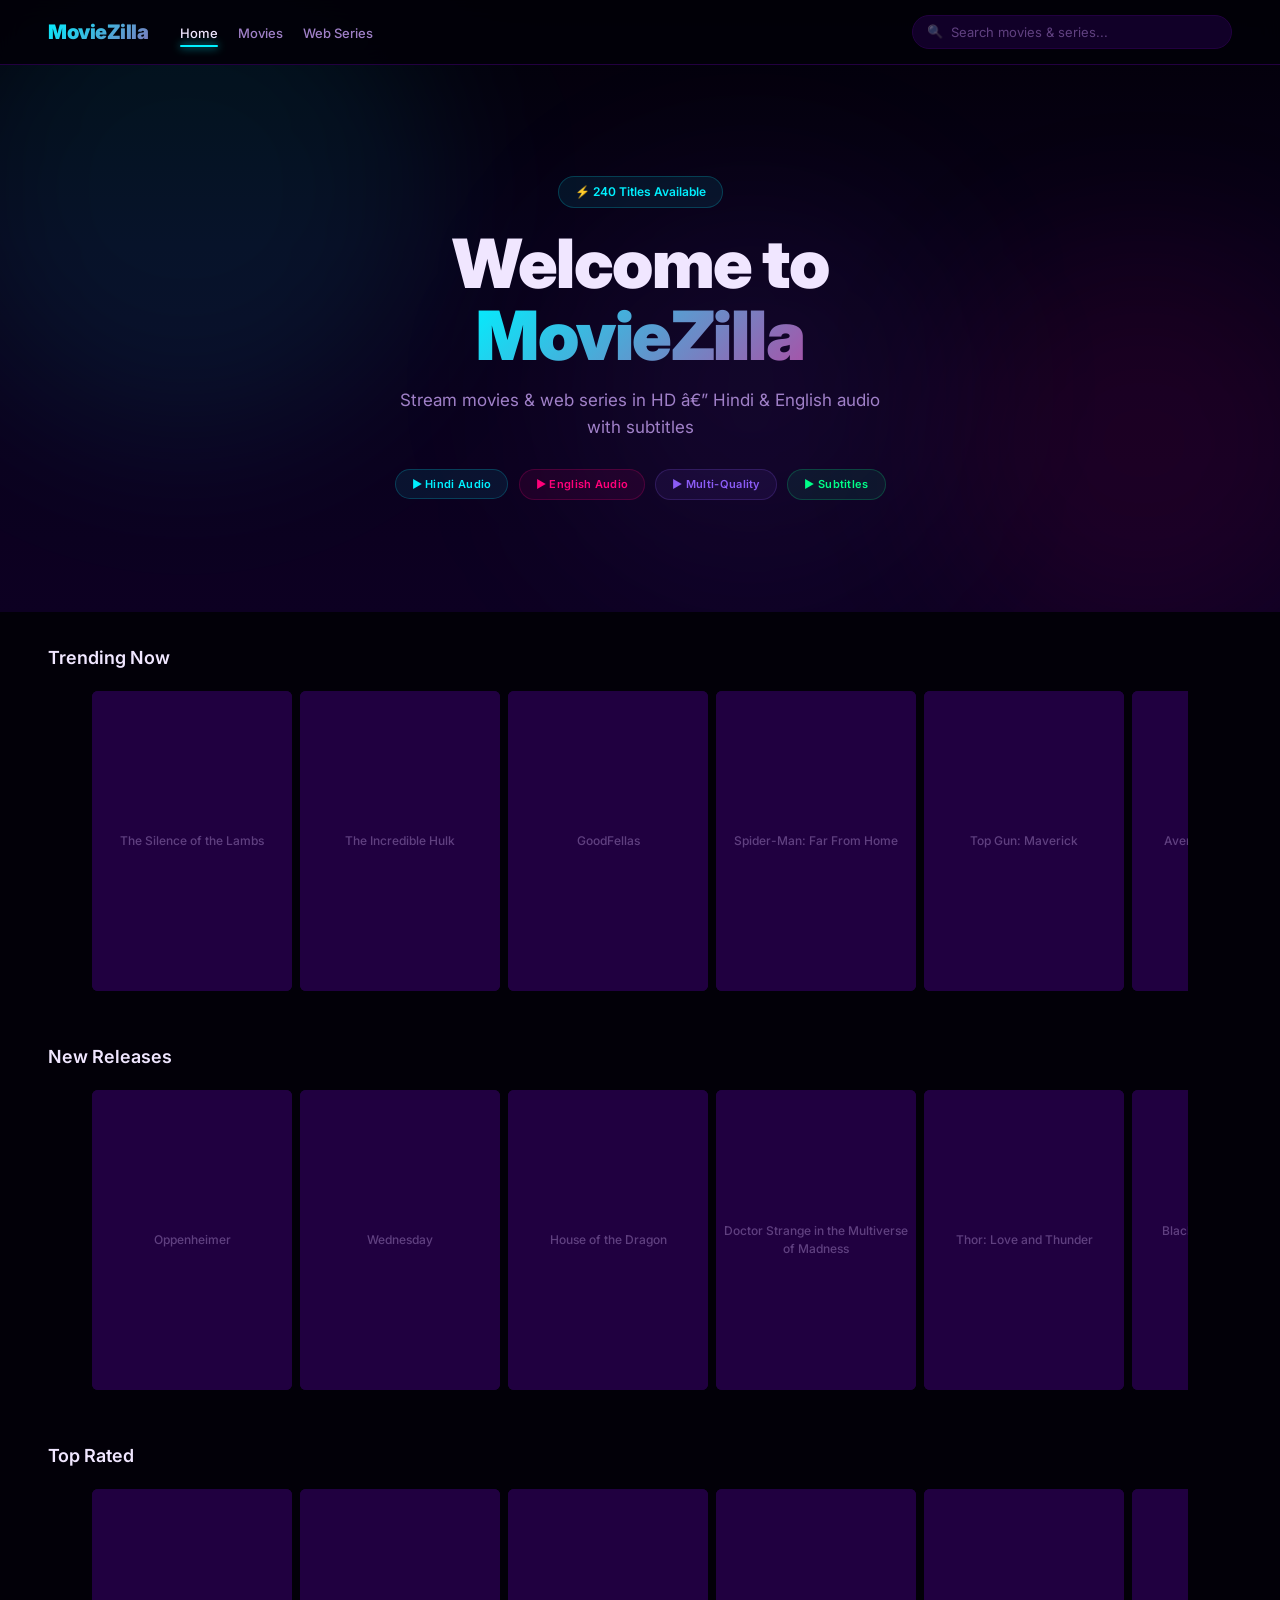
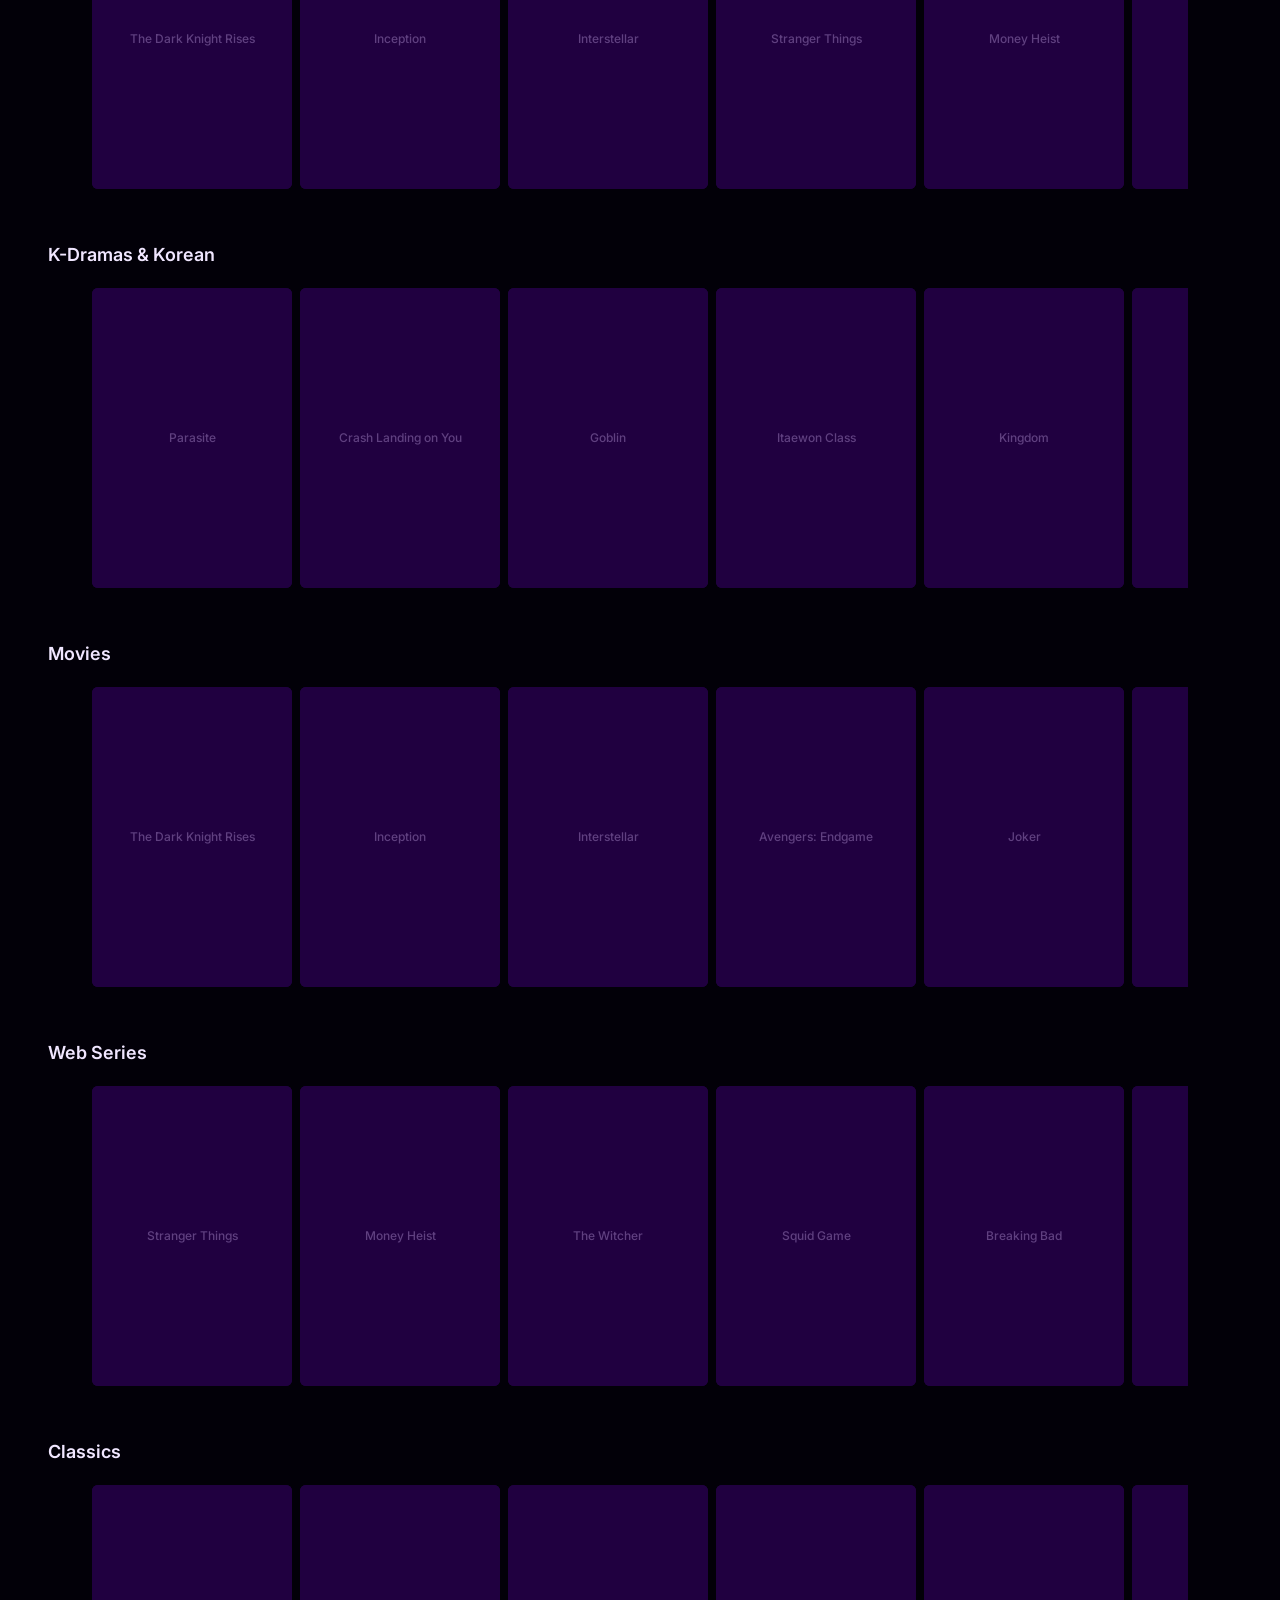
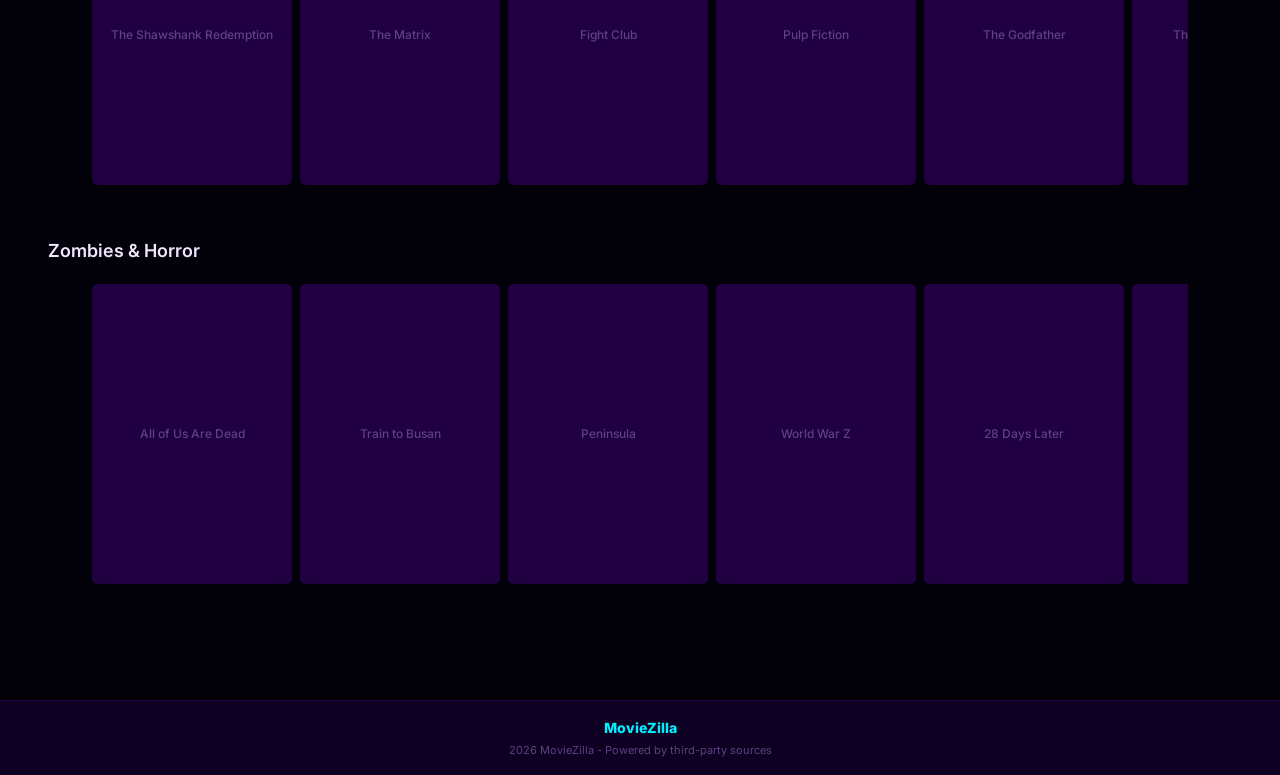
==== commit 68e9f978: "add Vidsrc source, season/episode selector for all sources, fix fullscreen" ====
--- a/index.html
+++ b/index.html
@@ -112,7 +112,9 @@
                 </div>
             </div>
             <div class="episode-selector hidden" id="episodeSelector">
-                <div class="episode-label">Episodes</div>
+                <div class="episode-label">Season</div>
+                <div class="episode-list" id="seasonList"></div>
+                <div class="episode-label" style="margin-top:10px;">Episodes</div>
                 <div class="episode-list" id="episodeList"></div>
             </div>
         </div>
--- a/style.css
+++ b/style.css
@@ -705,7 +705,6 @@
 .watch-player-wrap {
     position: relative;
     border-radius: 4px;
-    overflow: hidden;
     background: #000;
     border: 1px solid var(--border-color);
 }
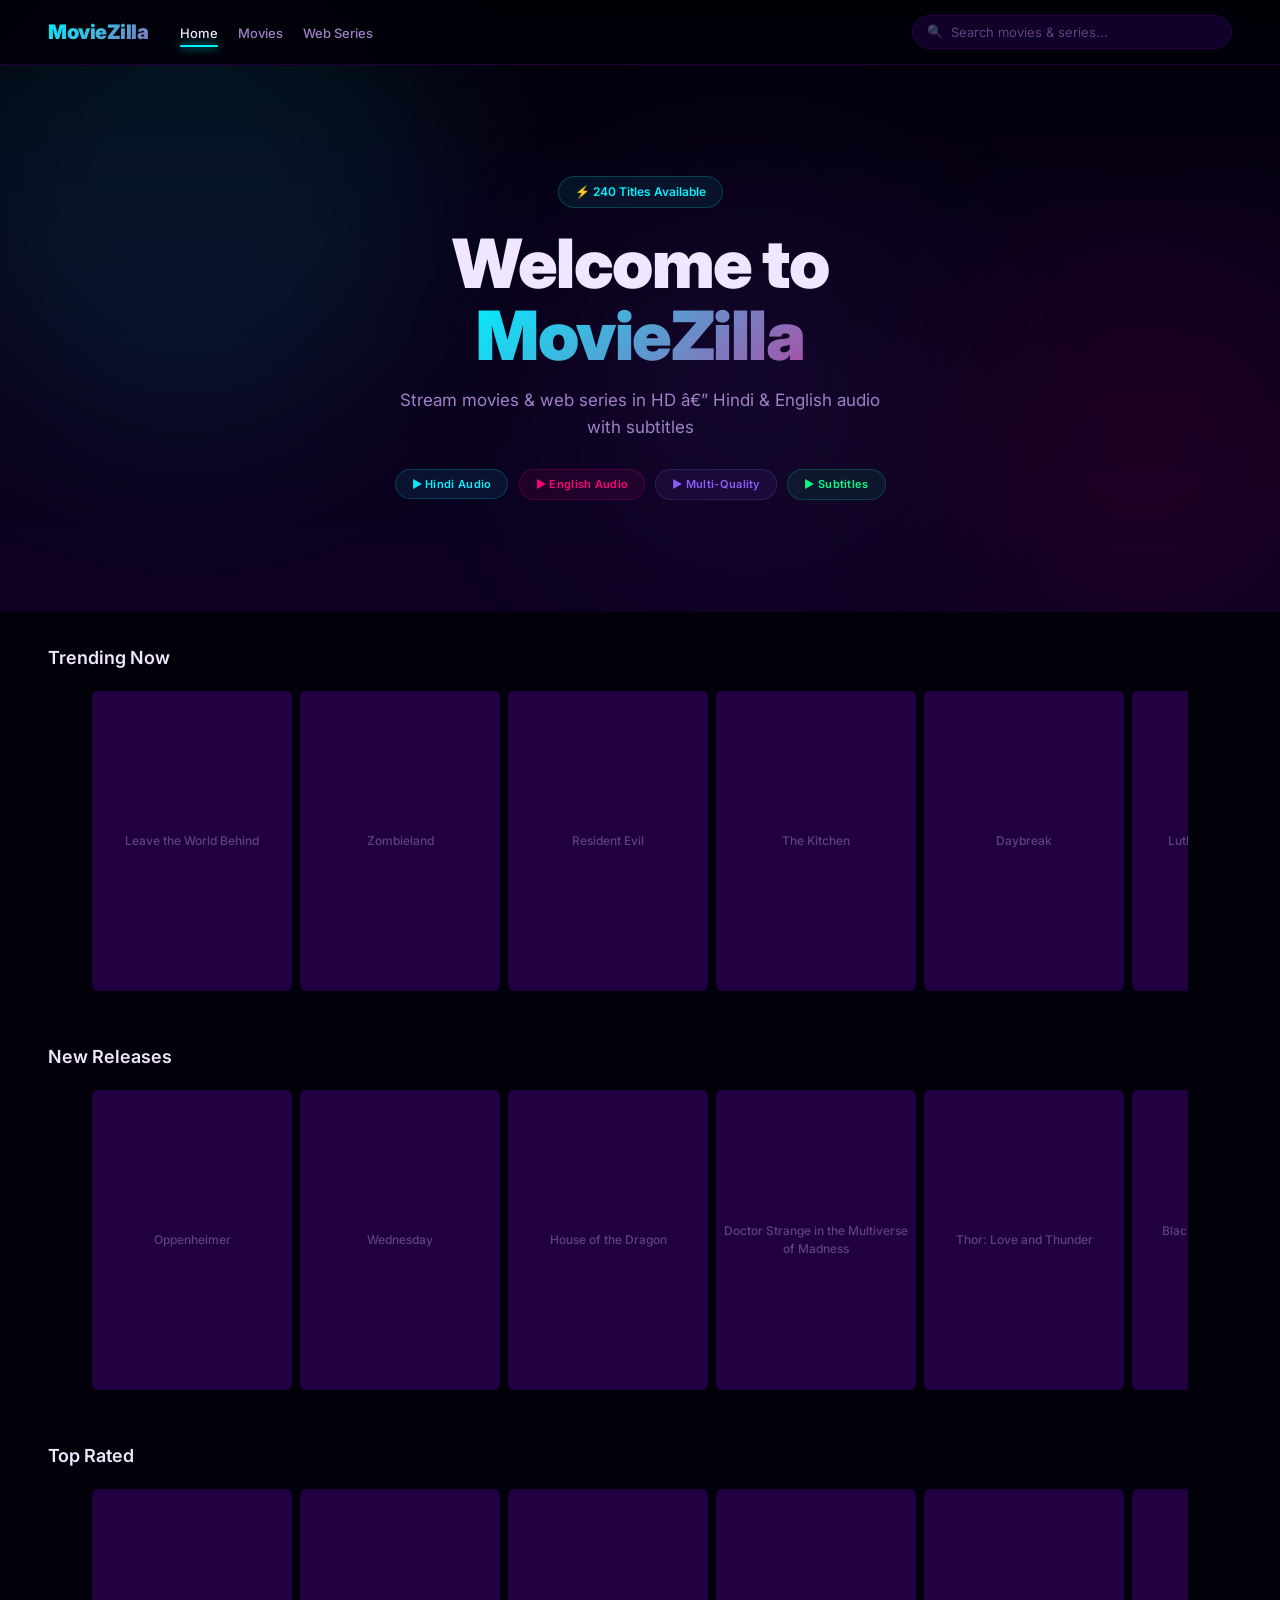
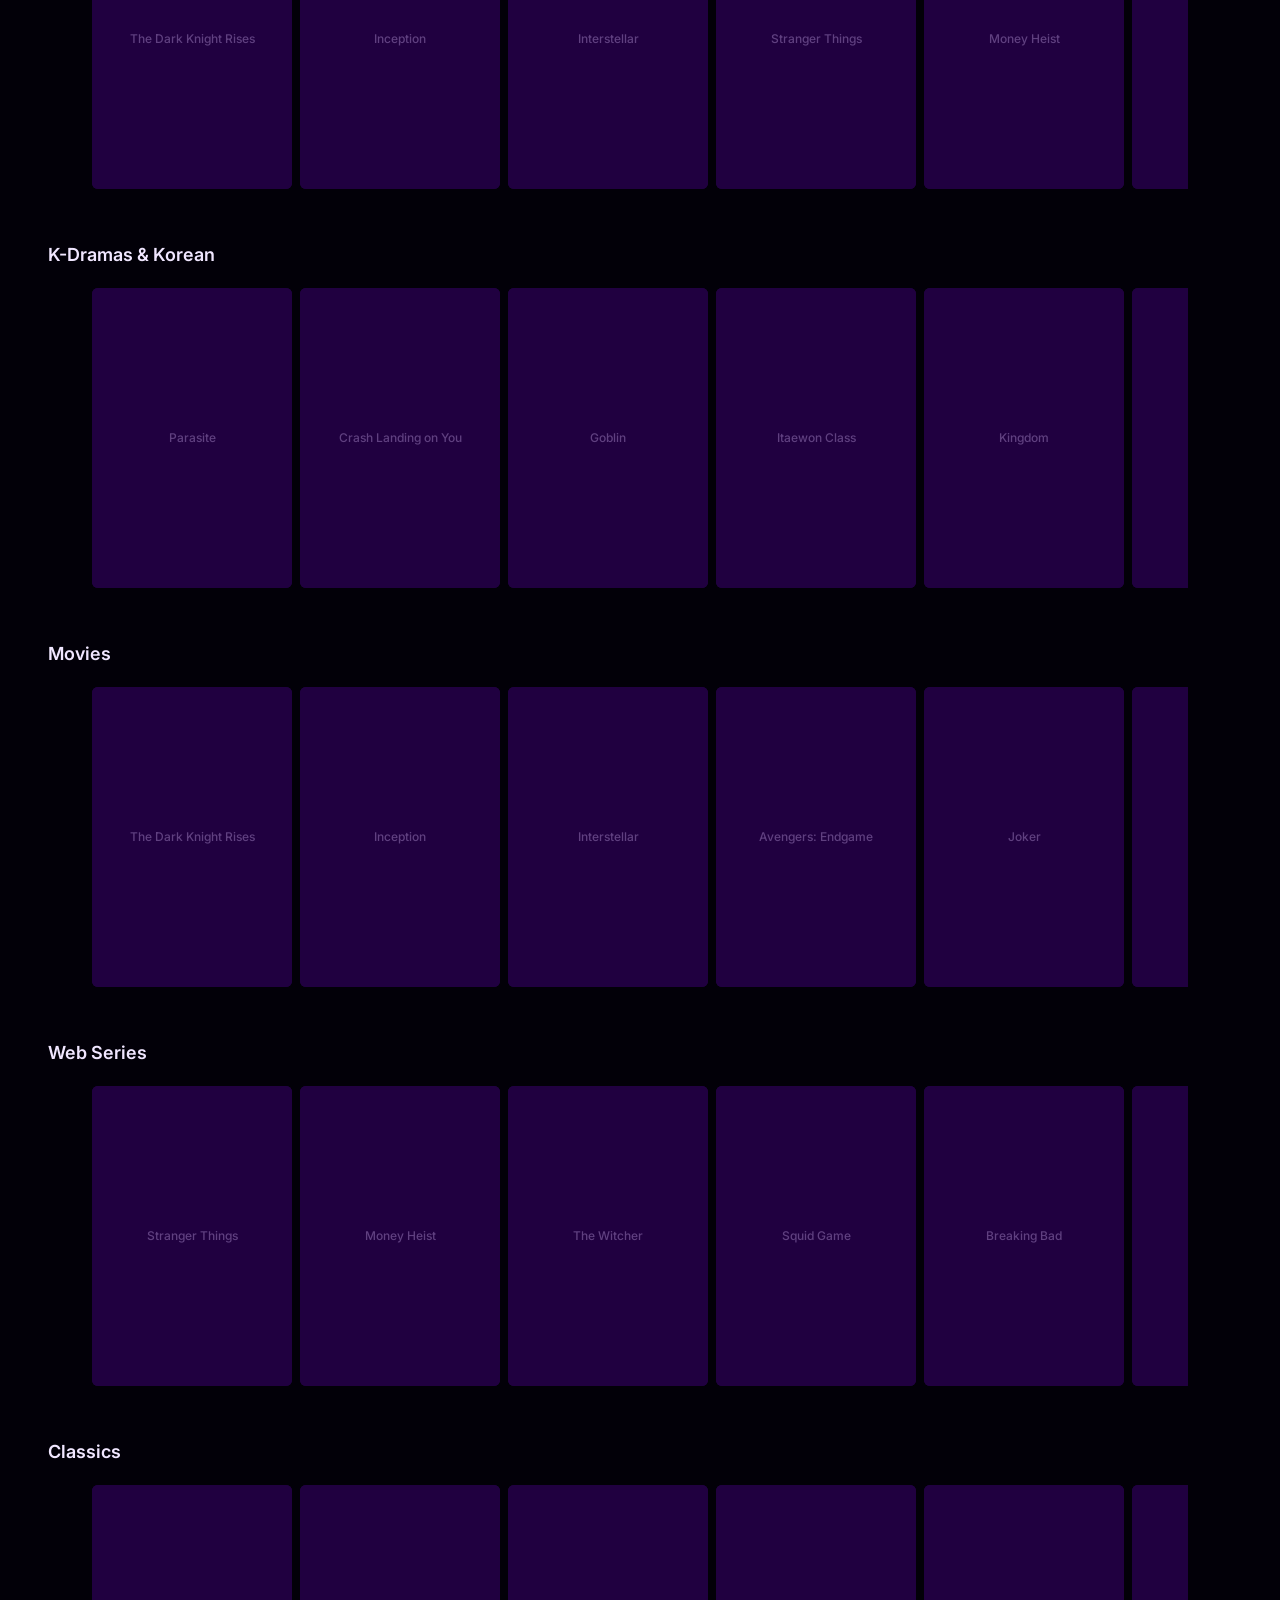
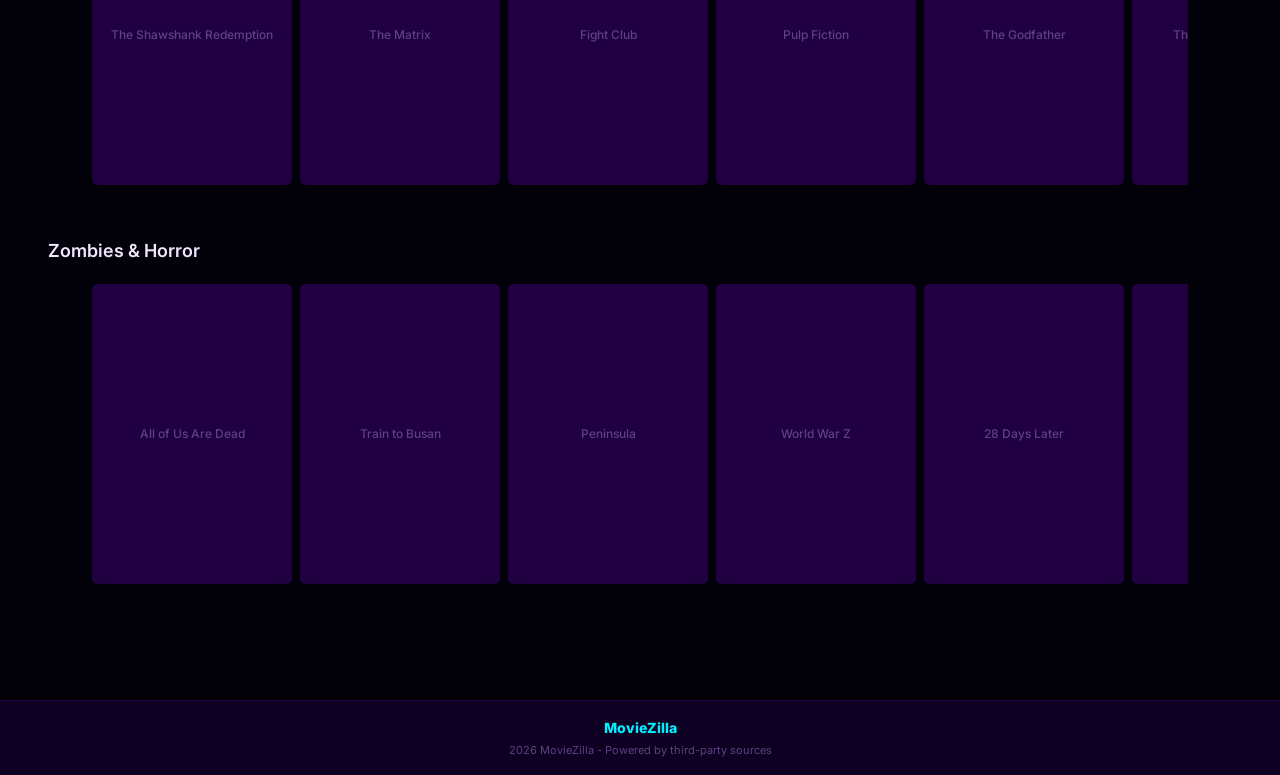
==== commit e756ebf0: "revert recent changes that broke things" ====
--- a/index.html
+++ b/index.html
@@ -112,9 +112,7 @@
                 </div>
             </div>
             <div class="episode-selector hidden" id="episodeSelector">
-                <div class="episode-label">Season</div>
-                <div class="episode-list" id="seasonList"></div>
-                <div class="episode-label" style="margin-top:10px;">Episodes</div>
+                <div class="episode-label">Episodes</div>
                 <div class="episode-list" id="episodeList"></div>
             </div>
         </div>
--- a/style.css
+++ b/style.css
@@ -705,6 +705,7 @@
 .watch-player-wrap {
     position: relative;
     border-radius: 4px;
+    overflow: hidden;
     background: #000;
     border: 1px solid var(--border-color);
 }
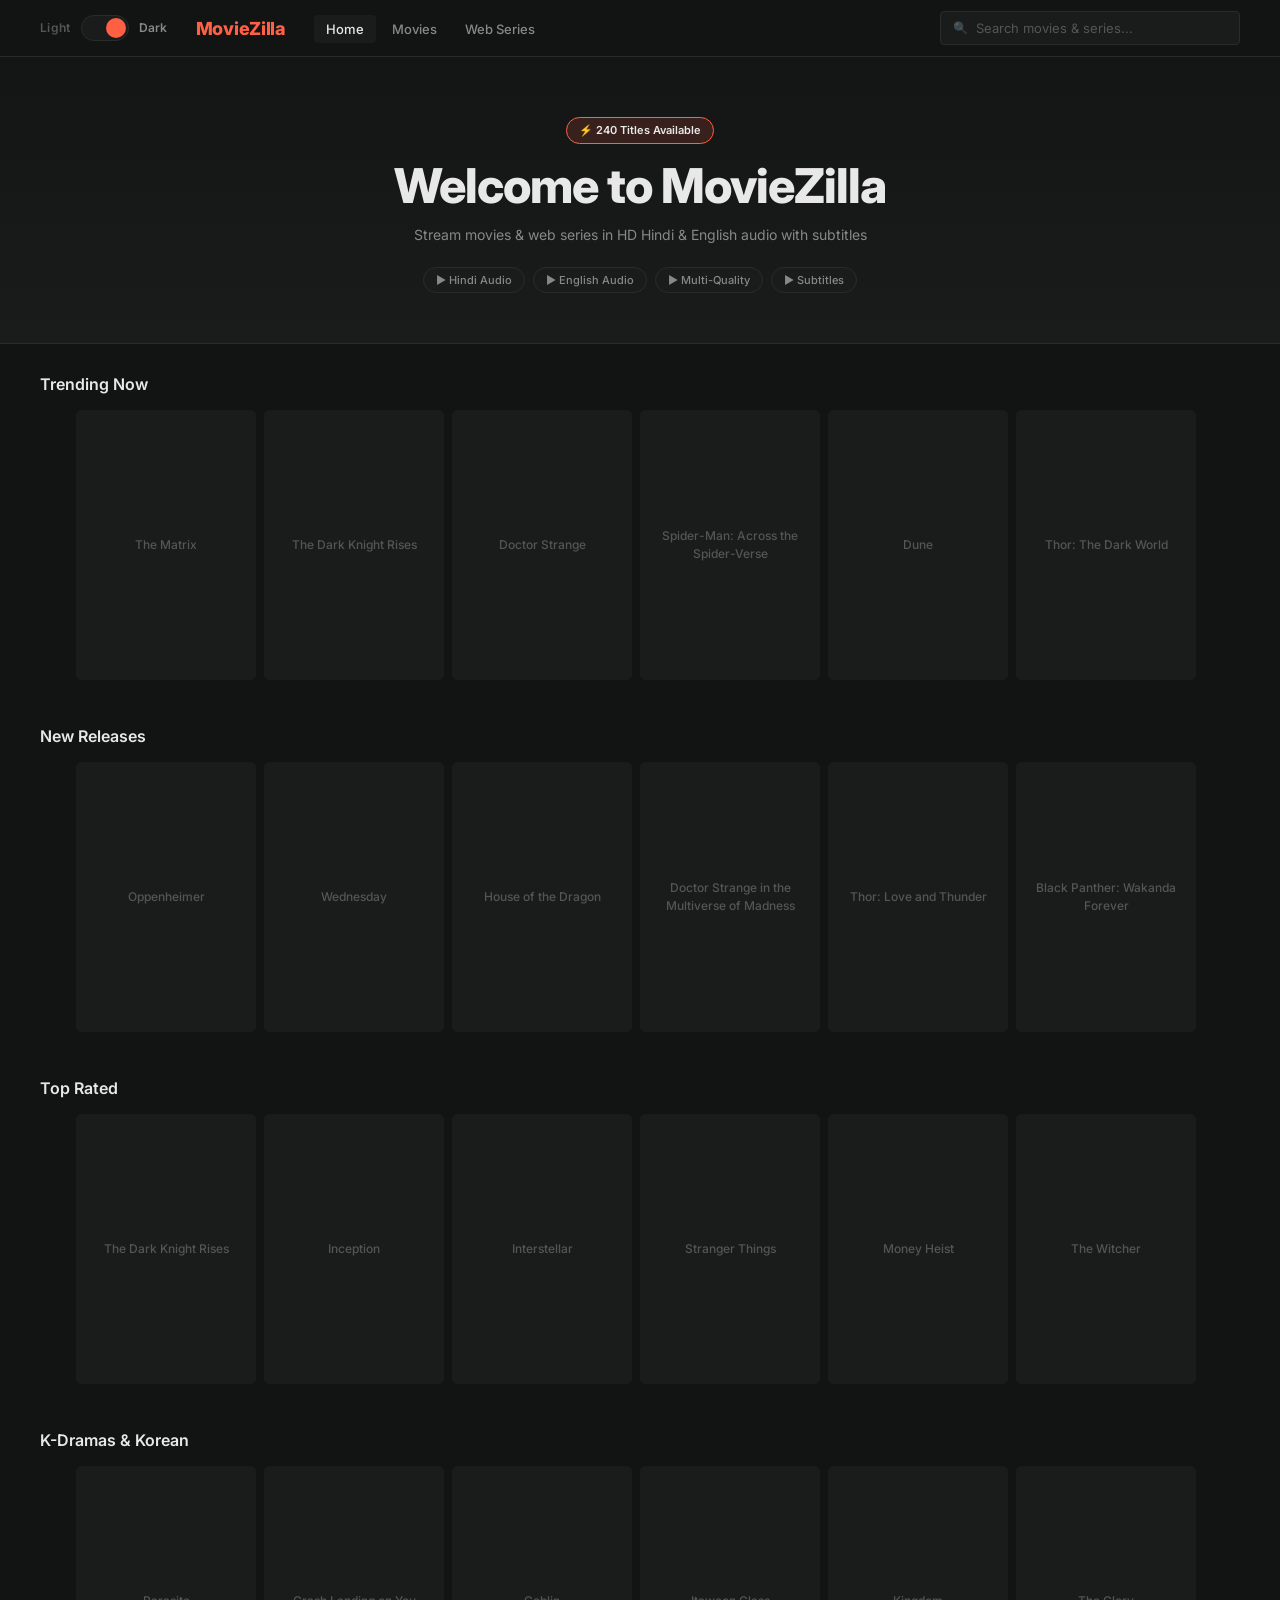
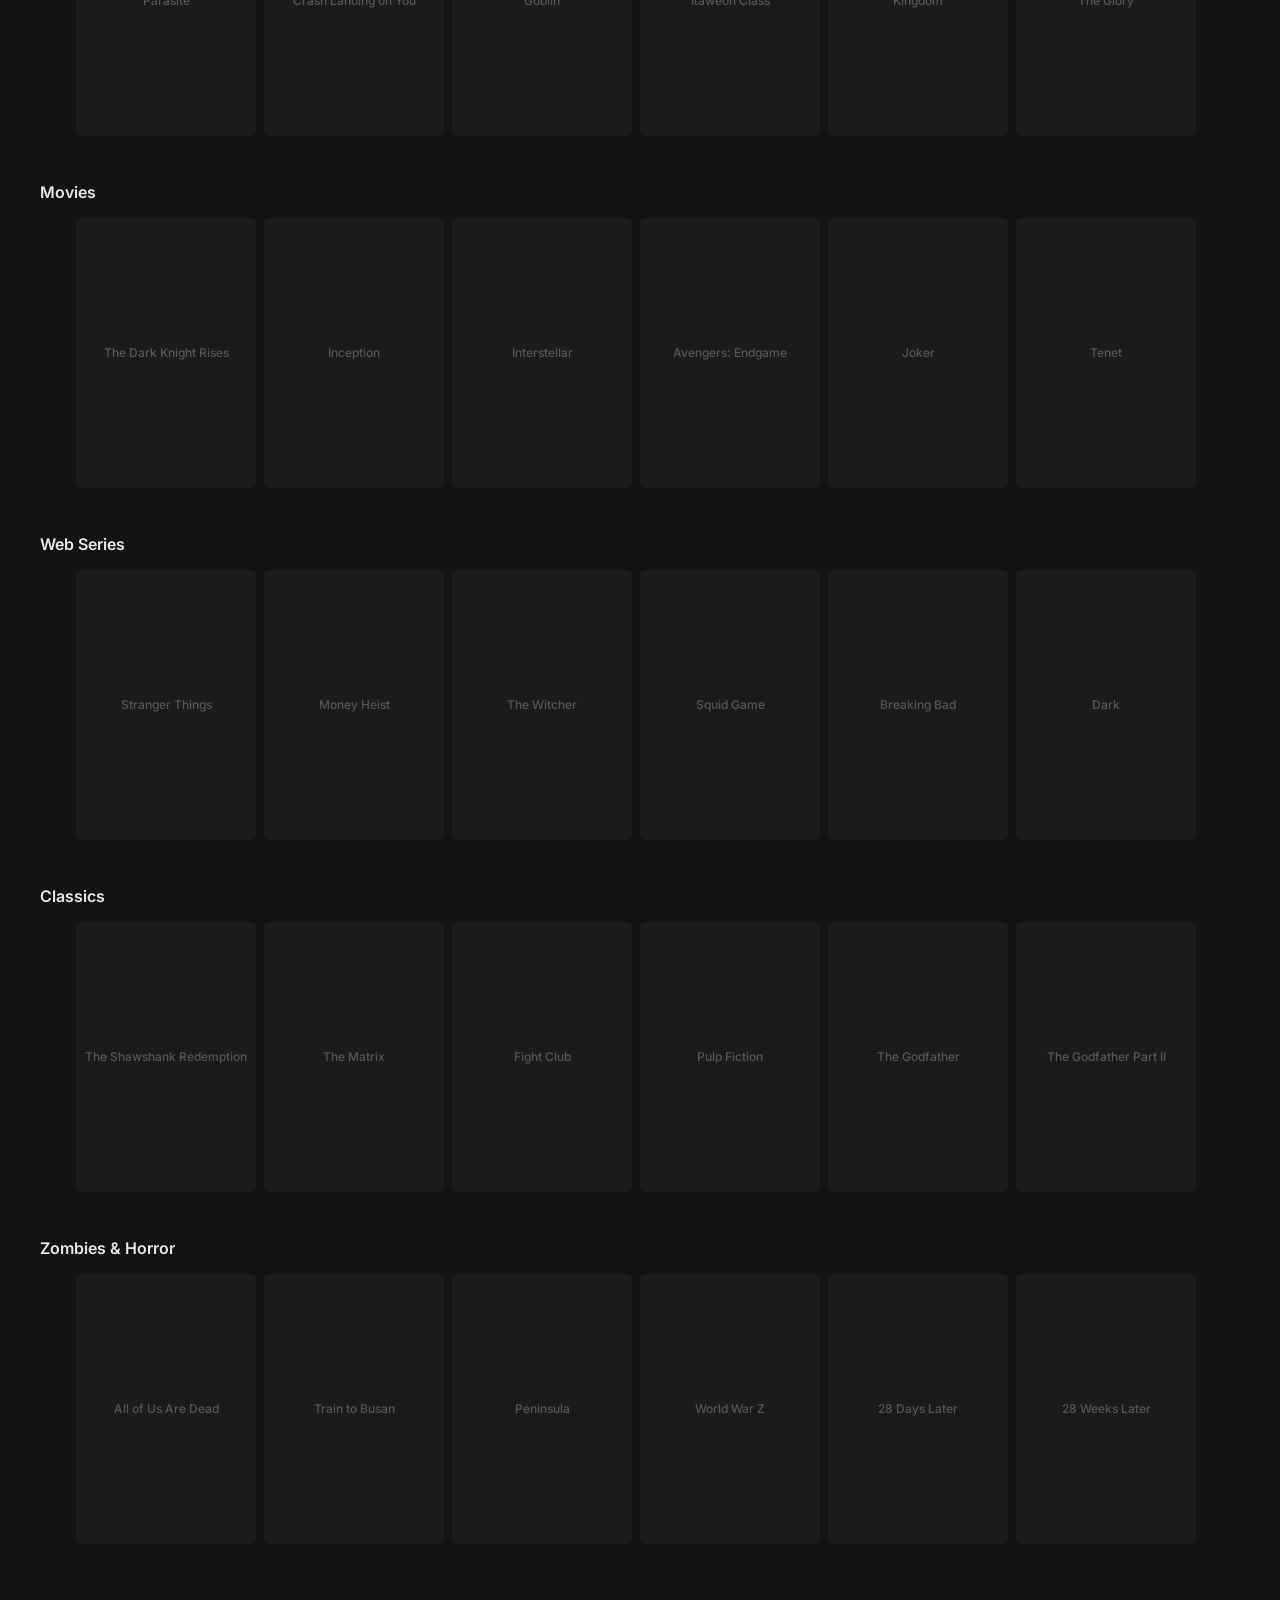
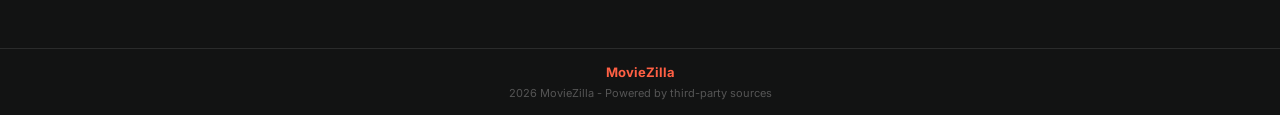
==== commit 6eb2ef2c: "restore middle movie card design, add theme loader, fix K-drama IDs" ====
--- a/index.html
+++ b/index.html
@@ -8,14 +8,34 @@
     <meta http-equiv="Expires" content="0">
     <meta name="google-site-verification" content="W0tUztikawBV8n0iNyQoUC4oba7enhtW7C22oCZZRGM" />
     <title>MovieZilla - Watch Movies & Web Series</title>
-    <link rel="stylesheet" href="style.css?v=9">
+    <link rel="stylesheet" href="style.css?v=13">
     <link rel="preconnect" href="https://fonts.googleapis.com">
     <link href="https://fonts.googleapis.com/css2?family=Inter:wght@300;400;500;600;700;800;900&display=swap" rel="stylesheet">
 </head>
 <body>
+
+    <div id="pageLoader" class="page-loader">
+        <div class="loader-content">
+            <div class="loader-logo">MovieZilla</div>
+            <div class="loader-bar-track"><div class="loader-bar"></div></div>
+        </div>
+    </div>
+    <div id="themeLoader" class="theme-loader">
+        <div class="loader-content">
+            <div class="loader-logo">MovieZilla</div>
+            <div class="loader-bar-track"><div class="loader-bar"></div></div>
+        </div>
+    </div>
     <nav class="navbar">
         <div class="nav-container">
             <div class="nav-left">
+                <div class="theme-toggle" id="themeToggle">
+                    <span class="theme-label theme-label-light">Light</span>
+                    <div class="theme-switch">
+                        <div class="theme-switch-knob"></div>
+                    </div>
+                    <span class="theme-label theme-label-dark">Dark</span>
+                </div>
                 <a href="/" class="logo" id="logoLink">MovieZilla</a>
                 <ul class="nav-links">
                     <li><a href="/" class="active" data-filter="all">Home</a></li>
@@ -35,29 +55,19 @@
     <main id="homeView">
         <section class="hero">
             <div class="hero-bg">
-                <div class="hero-particle"></div>
-                <div class="hero-particle"></div>
-                <div class="hero-particle"></div>
-                <div class="hero-particle"></div>
-                <div class="hero-particle"></div>
-                <div class="hero-particle"></div>
-                <div class="hero-particle"></div>
-                <div class="hero-particle"></div>
-                <div class="hero-particle"></div>
-                <div class="hero-particle"></div>
                 <div class="hero-glow glow-1"></div>
                 <div class="hero-glow glow-2"></div>
                 <div class="hero-glow glow-3"></div>
             </div>
             <div class="hero-content">
-                <div class="hero-badge-new">&#9889; 240 Titles Available</div>
+                <div class="hero-badge">&#9889; 240 Titles Available</div>
                 <h1 class="hero-title">Welcome to <span class="gradient-text">MovieZilla</span></h1>
-                <p class="hero-subtitle">Stream movies & web series in HD â€” Hindi & English audio with subtitles</p>
+                <p class="hero-subtitle">Stream movies & web series in HD Hindi & English audio with subtitles</p>
                 <div class="hero-badges">
-                    <span class="badge badge-cyan">&#x25B6; Hindi Audio</span>
-                    <span class="badge badge-pink">&#x25B6; English Audio</span>
-                    <span class="badge badge-purple">&#x25B6; Multi-Quality</span>
-                    <span class="badge badge-green">&#x25B6; Subtitles</span>
+                    <span class="badge">&#x25B6; Hindi Audio</span>
+                    <span class="badge">&#x25B6; English Audio</span>
+                    <span class="badge">&#x25B6; Multi-Quality</span>
+                    <span class="badge">&#x25B6; Subtitles</span>
                 </div>
             </div>
         </section>
@@ -127,7 +137,7 @@
         </div>
     </footer>
 
-    <script src="script.js?v=9"></script>
+    <script src="script.js?v=13"></script>
 </body>
 </html>
 
--- a/style.css
+++ b/style.css
@@ -1,914 +1,798 @@
-*,
-*::before,
-*::after { margin: 0; padding: 0; box-sizing: border-box; }
-
-:root {
-    --bg-deep: #020008;
-    --bg-primary: #080018;
-    --bg-secondary: #0d0022;
-    --bg-card: #110028;
-    --bg-card-hover: #1a0038;
-    --bg-elevated: #200040;
-    --accent-cyan: #00f0ff;
-    --accent-pink: #ff007a;
-    --accent-purple: #8b5cf6;
-    --accent-green: #00ff88;
-    --text-primary: #f0e6ff;
-    --text-secondary: #a080c8;
-    --text-muted: #604080;
-    --border-color: #220040;
-    --border-light: #330060;
-    --font-family: 'Inter', -apple-system, BlinkMacSystemFont, 'Segoe UI', sans-serif;
-    --radius: 8px;
-    --transition: all 0.3s cubic-bezier(0.4, 0, 0.2, 1);
-    --nav-height: 64px;
-    --card-width: 200px;
-}
-
-html { scroll-behavior: smooth; }
-
-body {
-    font-family: var(--font-family);
-    background: var(--bg-deep);
-    color: var(--text-primary);
-    line-height: 1.5;
-    min-height: 100vh;
-    overflow-x: hidden;
-}
-
-a { text-decoration: none; color: inherit; }
-ul { list-style: none; }
-img { max-width: 100%; display: block; }
-.container { max-width: 100%; margin: 0 auto; padding: 0 48px; }
-.hidden { display: none !important; }
-
-.gradient-text {
-    background: linear-gradient(135deg, var(--accent-cyan), var(--accent-pink), var(--accent-purple));
-    -webkit-background-clip: text;
-    -webkit-text-fill-color: transparent;
-    background-clip: text;
-    background-size: 200% 200%;
-    animation: gradShift 4s ease infinite;
-}
-
-@keyframes gradShift {
-    0%, 100% { background-position: 0% 50%; }
-    50% { background-position: 100% 50%; }
-}
-
-/* ========== NAVBAR ========== */
-.navbar {
-    position: fixed; top: 0; left: 0; right: 0;
-    z-index: 1000;
-    background: rgba(2, 0, 8, 0.9);
-    backdrop-filter: blur(12px);
-    border-bottom: 1px solid var(--border-color);
-    padding: 0 48px;
-}
-
-.nav-container {
-    max-width: 100%; margin: 0 auto;
-    display: flex; align-items: center; justify-content: space-between;
-    height: var(--nav-height); gap: 24px;
-}
-
-.nav-left { display: flex; align-items: center; gap: 32px; flex-shrink: 0; }
-
-.logo {
-    font-size: 20px; font-weight: 900; letter-spacing: -0.5px;
-    background: linear-gradient(135deg, var(--accent-cyan), var(--accent-pink));
-    -webkit-background-clip: text;
-    -webkit-text-fill-color: transparent;
-    background-clip: text;
-    background-size: 200% 200%;
-    animation: gradShift 3s ease infinite;
-    user-select: none;
-}
-
-.nav-links { display: flex; align-items: center; gap: 20px; }
-
-.nav-links a {
-    font-size: 13px; font-weight: 500;
-    color: var(--text-secondary);
-    transition: var(--transition);
-    position: relative; padding: 4px 0;
-    cursor: pointer;
-}
-
-.nav-links a::after {
-    content: '';
-    position: absolute; bottom: -2px; left: 0; right: 0;
-    height: 2px;
-    background: var(--accent-cyan);
-    transition: transform 0.3s cubic-bezier(0.4, 0, 0.2, 1);
-    border-radius: 2px;
-    box-shadow: 0 0 8px var(--accent-cyan);
-    transform: scaleX(0);
-    transform-origin: center;
-}
-
-.nav-links a:hover, .nav-links a.active { color: var(--text-primary); }
-.nav-links a.active::after { transform: scaleX(1); }
-.nav-links:hover a.active::after { transform: scaleX(0); }
-.nav-links a:hover::after { transform: scaleX(1); }
-.nav-links a.active:hover::after { transform: scaleX(1); }
-
-.nav-right { flex: 1; max-width: 320px; }
-
-.search-box {
-    display: flex; align-items: center; gap: 8px;
-    background: var(--bg-card);
-    border: 1px solid var(--border-color);
-    border-radius: 50px;
-    padding: 6px 14px;
-    transition: var(--transition);
-    width: 100%;
-}
-
-.search-box:focus-within {
-    border-color: var(--accent-cyan);
-    box-shadow: 0 0 20px rgba(0, 240, 255, 0.08);
-}
-
-.search-icon { font-size: 13px; opacity: 0.4; flex-shrink: 0; }
-
-.search-box input {
-    background: none; border: none; outline: none;
-    color: var(--text-primary); font-size: 13px;
-    font-family: var(--font-family); width: 100%;
-}
-
-.search-box input::placeholder { color: var(--text-muted); }
-
-/* ========== HERO ========== */
-.hero {
-    position: relative; min-height: 68vh;
-    display: flex; align-items: center; justify-content: center;
-    padding-top: var(--nav-height);
-    overflow: hidden;
-}
-
-.hero-bg {
-    position: absolute; inset: 0;
-    overflow: hidden;
-    background: linear-gradient(180deg, var(--bg-deep) 0%, var(--bg-primary) 40%, var(--bg-secondary) 100%);
-}
-
-.hero-particle {
-    position: absolute;
-    width: 3px; height: 3px;
-    background: var(--accent-cyan);
-    border-radius: 50%;
-    opacity: 0;
-    animation: particleDrift 6s ease-in-out infinite;
-}
-
-.hero-particle:nth-child(1) { top: 15%; left: 10%; width: 2px; height: 2px; animation-delay: 0s; background: var(--accent-cyan); }
-.hero-particle:nth-child(2) { top: 25%; left: 80%; animation-delay: 1s; background: var(--accent-pink); }
-.hero-particle:nth-child(3) { top: 55%; left: 5%; width: 4px; height: 4px; animation-delay: 2s; background: var(--accent-purple); }
-.hero-particle:nth-child(4) { top: 70%; left: 75%; animation-delay: 3s; background: var(--accent-cyan); }
-.hero-particle:nth-child(5) { top: 85%; left: 20%; animation-delay: 4s; background: var(--accent-pink); }
-.hero-particle:nth-child(6) { top: 10%; left: 50%; width: 2px; height: 2px; animation-delay: 0.5s; background: var(--accent-green); }
-.hero-particle:nth-child(7) { top: 45%; left: 90%; animation-delay: 1.5s; background: var(--accent-purple); }
-.hero-particle:nth-child(8) { top: 90%; left: 60%; animation-delay: 2.5s; background: var(--accent-cyan); }
-.hero-particle:nth-child(9) { top: 35%; left: 35%; width: 4px; height: 4px; animation-delay: 3.5s; background: var(--accent-pink); }
-.hero-particle:nth-child(10) { top: 60%; left: 15%; animation-delay: 4.5s; background: var(--accent-green); }
-
-@keyframes particleDrift {
-    0% { opacity: 0; transform: translateY(0) scale(0); }
-    20% { opacity: 0.6; }
-    80% { opacity: 0.6; }
-    100% { opacity: 0; transform: translateY(-80px) scale(1.2); }
-}
-
-.hero-glow {
-    position: absolute; border-radius: 50%;
-    filter: blur(80px);
-    animation: glowFloat 10s ease-in-out infinite;
-}
-
-.glow-1 {
-    width: 500px; height: 500px;
-    background: rgba(0, 240, 255, 0.08);
-    top: -10%; left: -5%;
-    animation-delay: 0s;
-}
-
-.glow-2 {
-    width: 400px; height: 400px;
-    background: rgba(255, 0, 122, 0.07);
-    bottom: -5%; right: -5%;
-    animation-delay: -3s;
-}
-
-.glow-3 {
-    width: 350px; height: 350px;
-    background: rgba(139, 92, 246, 0.08);
-    top: 35%; left: 45%;
-    animation-delay: -6s;
-    filter: blur(100px);
-}
-
-@keyframes glowFloat {
-    0%, 100% { transform: translate(0, 0) scale(1); }
-    33% { transform: translate(40px, -40px) scale(1.08); }
-    66% { transform: translate(-30px, 30px) scale(0.92); }
-}
-
-.hero-content {
-    position: relative; z-index: 2;
-    text-align: center; max-width: 700px;
-    padding: 0 24px;
-}
-
-.hero-content > * {
-    opacity: 0;
-    transform: translateY(30px);
-    animation: heroReveal 0.7s cubic-bezier(0.16, 1, 0.3, 1) forwards;
-}
-
-.hero-content > :nth-child(1) { animation-delay: 0.1s; }
-.hero-content > :nth-child(2) { animation-delay: 0.3s; }
-.hero-content > :nth-child(3) { animation-delay: 0.5s; }
-.hero-content > :nth-child(4) { animation-delay: 0.7s; }
-
-@keyframes heroReveal {
-    to { opacity: 1; transform: translateY(0); }
-}
-
-.hero-badge-new {
-    display: inline-flex; align-items: center; gap: 6px;
-    padding: 6px 16px;
-    border-radius: 50px;
-    font-size: 12px; font-weight: 600;
-    background: rgba(0, 240, 255, 0.08);
-    color: var(--accent-cyan);
-    border: 1px solid rgba(0, 240, 255, 0.2);
-    margin-bottom: 20px;
-    animation: heroReveal 0.7s cubic-bezier(0.16, 1, 0.3, 1) 0.1s forwards, pulseBadge 2.5s ease-in-out 1s infinite;
-    opacity: 0;
-}
-
-@keyframes pulseBadge {
-    0%, 100% { box-shadow: 0 0 0 0 rgba(0, 240, 255, 0.1); }
-    50% { box-shadow: 0 0 25px 6px rgba(0, 240, 255, 0.06); }
-}
-
-.hero-title {
-    font-size: clamp(32px, 7vw, 68px);
-    font-weight: 900; line-height: 1.05;
-    margin-bottom: 16px; letter-spacing: -1.5px;
-}
-
-.hero-title .gradient-text {
-    background-size: 300% 300%;
-    animation: gradShift 5s ease infinite;
-}
-
-.hero-subtitle {
-    font-size: clamp(14px, 1.6vw, 17px);
-    color: var(--text-secondary);
-    margin-bottom: 28px; line-height: 1.6;
-    max-width: 480px; margin-left: auto; margin-right: auto;
-}
-
-.hero-badges { display: flex; justify-content: center; gap: 10px; flex-wrap: wrap; }
-
-.hero-badges .badge {
-    opacity: 0;
-    transform: translateY(20px);
-    animation: heroReveal 0.5s cubic-bezier(0.16, 1, 0.3, 1) forwards;
-}
-.hero-badges .badge:nth-child(1) { animation-delay: 0.7s; }
-.hero-badges .badge:nth-child(2) { animation-delay: 0.85s; }
-.hero-badges .badge:nth-child(3) { animation-delay: 1.0s; }
-.hero-badges .badge:nth-child(4) { animation-delay: 1.15s; }
-
-.badge {
-    display: inline-flex; align-items: center;
-    padding: 6px 16px; border-radius: 50px;
-    font-size: 11px; font-weight: 600; letter-spacing: 0.3px;
-}
-
-.badge-cyan {
-    background: rgba(0, 240, 255, 0.08);
-    color: var(--accent-cyan);
-    border: 1px solid rgba(0, 240, 255, 0.2);
-}
-.badge-pink {
-    background: rgba(255, 0, 122, 0.08);
-    color: var(--accent-pink);
-    border: 1px solid rgba(255, 0, 122, 0.2);
-}
-.badge-purple {
-    background: rgba(139, 92, 246, 0.08);
-    color: var(--accent-purple);
-    border: 1px solid rgba(139, 92, 246, 0.2);
-}
-.badge-green {
-    background: rgba(0, 255, 136, 0.08);
-    color: var(--accent-green);
-    border: 1px solid rgba(0, 255, 136, 0.2);
-}
-
-/* ========== CONTENT SECTION ========== */
-.content-section { padding: 32px 0 64px; }
-
-.section-title {
-    font-size: 26px; font-weight: 800; letter-spacing: -0.3px;
-    margin-bottom: 20px;
-    position: relative;
-}
-
-.section-title::after {
-    content: '';
-    position: absolute; bottom: -5px; left: 0;
-    width: 44px; height: 2px;
-    background: linear-gradient(90deg, var(--accent-cyan), var(--accent-pink));
-    border-radius: 2px;
-}
-
-/* ========== CATEGORY ROWS ========== */
-.category-row {
-    margin-bottom: 36px;
-}
-
-.row-header {
-    display: flex;
-    align-items: center;
-    justify-content: space-between;
-    margin-bottom: 12px;
-}
-
-.row-title {
-    font-size: 18px;
-    font-weight: 600;
-    color: var(--text-primary);
-}
-
-.row-more {
-    background: none;
-    border: none;
-    color: var(--text-muted);
-    font-family: var(--font-family);
-    font-size: 12px;
-    font-weight: 500;
-    cursor: pointer;
-    padding: 4px 8px;
-    border-radius: 2px;
-    transition: var(--transition);
-}
-
-.row-more:hover {
-    color: var(--text-primary);
-    background: rgba(255,255,255,0.05);
-}
-
-.row-track-wrapper {
-    position: relative;
-    padding: 0 44px;
-}
-
-.scroll-btn {
-    position: absolute;
-    top: 0; bottom: 16px;
-    width: 44px;
-    z-index: 2;
-    background: rgba(2, 0, 8, 0.6);
-    border: none;
-    color: #fff;
-    font-size: 20px;
-    font-weight: 600;
-    cursor: pointer;
-    opacity: 0;
-    transition: opacity 0.2s ease, background 0.2s ease;
-    display: flex;
-    align-items: center;
-    justify-content: center;
-}
-
-.scroll-left { left: 0; }
-.scroll-right { right: 0; }
-
-.row-track-wrapper:hover .scroll-btn,
-.category-row:hover .scroll-btn {
-    opacity: 1;
-}
-
-.scroll-btn:hover {
-    background: rgba(2, 0, 8, 0.9);
-}
-
-.row-track {
-    display: flex;
-    gap: 8px;
-    overflow-x: auto;
-    overflow-y: visible;
-    padding: 8px 0 16px;
-    scroll-behavior: smooth;
-    -ms-overflow-style: none;
-    scrollbar-width: none;
-}
-
-.row-track::-webkit-scrollbar { display: none; }
-
-/* ========== MOVIE CARD (Netflix-style) ========== */
-.movie-card {
-    flex: 0 0 var(--card-width);
-    width: var(--card-width);
-    cursor: pointer;
-    position: relative;
-    border-radius: 6px;
-    overflow: hidden;
-    transition: transform 0.35s cubic-bezier(0.25, 0.46, 0.45, 0.94),
-                box-shadow 0.35s ease;
-    transform-origin: center bottom;
-    background: var(--bg-card);
-}
-
-.movie-card::before {
-    content: '';
-    position: absolute; inset: -1px;
-    border-radius: 7px;
-    padding: 1px;
-    background: linear-gradient(135deg, transparent, transparent, transparent);
-    -webkit-mask: linear-gradient(#fff 0 0) content-box, linear-gradient(#fff 0 0);
-    -webkit-mask-composite: xor;
-    mask-composite: exclude;
-    transition: opacity 0.35s ease;
-    pointer-events: none;
-    z-index: 1;
-    opacity: 0;
-}
-
-.movie-card:hover::before {
-    background: linear-gradient(135deg, var(--accent-cyan), var(--accent-pink), var(--accent-purple));
-    opacity: 1;
-}
-
-.movie-card:hover {
-    transform: scale(1.35);
-    z-index: 10;
-    box-shadow: 0 20px 60px rgba(0,0,0,0.9);
-}
-
-.movie-poster {
-    position: relative;
-    width: 100%;
-    padding-top: 150%;
-    background: var(--bg-elevated);
-    overflow: visible;
-}
-
-.movie-poster img {
-    position: absolute; inset: 0;
-    width: 100%; height: 100%;
-    object-fit: cover;
-    transition: transform 0.35s ease;
-    border-radius: 6px;
-}
-
-.movie-card:hover .movie-poster img {
-    transform: scale(1.05);
-}
-
-.fallback-poster {
-    position: absolute; inset: 0;
-    display: flex; flex-direction: column;
-    align-items: center; justify-content: center;
-    background: var(--bg-elevated);
-    color: var(--text-muted);
-}
-
-.fallback-poster .poster-label {
-    font-size: 12px; font-weight: 500;
-    text-align: center; padding: 8px;
-}
-
-/* Hover overlay - appears on card hover */
-.movie-hover-overlay {
-    position: absolute;
-    bottom: 0; left: 0; right: 0;
-    background: linear-gradient(transparent, rgba(0,0,0,0.95));
-    padding: 48px 12px 12px;
-    opacity: 0;
-    transition: opacity 0.3s ease;
-    pointer-events: none;
-}
-
-.movie-card:hover .movie-hover-overlay {
-    opacity: 1;
-}
-
-.movie-hover-title {
-    font-size: 13px;
-    font-weight: 700;
-    margin-bottom: 4px;
-    color: #fff;
-    white-space: nowrap;
-    overflow: hidden;
-    text-overflow: ellipsis;
-}
-
-.movie-hover-meta {
-    font-size: 11px;
-    color: var(--text-secondary);
-    margin-bottom: 6px;
-    display: flex;
-    gap: 8px;
-    align-items: center;
-}
-
-.movie-hover-meta .quality-badge {
-    background: var(--accent-cyan);
-    color: #000;
-    padding: 1px 5px;
-    border-radius: 2px;
-    font-size: 9px;
-    font-weight: 700;
-}
-
-.movie-hover-desc {
-    font-size: 11px;
-    color: rgba(255,255,255,0.7);
-    line-height: 1.4;
-    display: -webkit-box;
-    -webkit-line-clamp: 2; -webkit-box-orient: vertical;
-    overflow: hidden;
-    margin-bottom: 6px;
-}
-
-.movie-hover-langs {
-    display: flex;
-    gap: 4px;
-    flex-wrap: wrap;
-}
-
-.movie-hover-langs .lang {
-    font-size: 9px;
-    padding: 1px 5px;
-    border-radius: 2px;
-    font-weight: 600;
-    background: rgba(255,255,255,0.1);
-    color: rgba(255,255,255,0.7);
-}
-
-/* Play button overlay */
-.movie-play-btn {
-    position: absolute;
-    top: 50%; left: 50%;
-    transform: translate(-50%, -50%) scale(0.7);
-    width: 40px;
-    height: 40px;
-    border-radius: 50%;
-    background: rgba(0, 240, 255, 0.9);
-    border: none;
-    cursor: pointer;
-    opacity: 0;
-    transition: all 0.3s ease;
-    pointer-events: none;
-}
-
-.movie-play-btn::after {
-    content: '';
-    display: block;
-    width: 0; height: 0;
-    border-style: solid;
-    border-width: 7px 0 7px 12px;
-    border-color: transparent transparent transparent #000;
-    margin-left: 5px;
-}
-
-.movie-card:hover .movie-play-btn {
-    opacity: 1;
-    transform: translate(-50%, -50%) scale(1);
-}
-
-/* ========== SEARCH RESULTS ========== */
-.search-header {
-    display: flex;
-    align-items: center;
-    justify-content: space-between;
-    margin-bottom: 20px;
-}
-
-.search-clear {
-    font-size: 13px;
-    color: var(--text-muted);
-    cursor: pointer;
-    transition: var(--transition);
-    padding: 4px 8px;
-    border-radius: 2px;
-}
-
-.search-clear:hover {
-    color: var(--accent-cyan);
-    background: rgba(0,240,255,0.05);
-}
-
-.search-results-grid {
-    display: grid;
-    grid-template-columns: repeat(auto-fill, minmax(160px, 1fr));
-    gap: 12px;
-}
-
-.search-results-grid .movie-card {
-    flex: unset;
-    width: 100%;
-}
-
-.search-results-grid .movie-card:hover {
-    transform: scale(1.3);
-}
-
-/* ========== WATCH VIEW ========== */
-.watch-view {
-    padding-top: var(--nav-height);
-    min-height: 100vh;
-    background: var(--bg-deep);
-}
-
-.watch-container { max-width: 1100px; margin: 0 auto; padding: 0 20px; }
-
-.watch-topbar {
-    display: flex; align-items: center;
-    justify-content: space-between;
-    padding: 12px 0; gap: 16px;
-}
-
-.back-btn {
-    background: transparent;
-    border: none;
-    color: var(--text-secondary);
-    font-family: var(--font-family);
-    font-size: 13px; font-weight: 500;
-    padding: 6px 0;
-    cursor: pointer;
-    transition: var(--transition);
-    white-space: nowrap;
-}
-
-.back-btn:hover {
-    color: var(--text-primary);
-}
-
-.watch-title {
-    font-size: 13px; font-weight: 500;
-    color: var(--text-muted);
-    text-align: center; flex: 1;
-    min-width: 0; overflow: hidden;
-    text-overflow: ellipsis; white-space: nowrap;
-}
-
-.source-btn {
-    flex-shrink: 0;
-    background: linear-gradient(135deg, rgba(0, 240, 255, 0.12), rgba(255, 0, 122, 0.12));
-    border: 1px solid rgba(0, 240, 255, 0.3);
-    color: var(--accent-cyan);
-    font-family: var(--font-family);
-    font-size: 12px;
-    font-weight: 700;
-    padding: 7px 16px;
-    border-radius: 6px;
-    cursor: pointer;
-    transition: var(--transition);
-    white-space: nowrap;
-    letter-spacing: 0.3px;
-    box-shadow: 0 0 12px rgba(0, 240, 255, 0.08);
-}
-
-.source-btn:hover {
-    border-color: var(--accent-cyan);
-    color: #fff;
-    background: linear-gradient(135deg, rgba(0, 240, 255, 0.25), rgba(255, 0, 122, 0.25));
-    box-shadow: 0 0 24px rgba(0, 240, 255, 0.2);
-}
-
-.fs-btn {
-    flex-shrink: 0;
-    background: transparent;
-    border: 1px solid var(--border-color);
-    color: var(--text-secondary);
-    font-size: 18px;
-    width: 34px; height: 34px;
-    border-radius: 6px;
-    cursor: pointer;
-    display: flex; align-items: center; justify-content: center;
-    transition: var(--transition);
-}
-.fs-btn:hover {
-    border-color: var(--accent-cyan);
-    color: #fff;
-    background: rgba(0, 240, 255, 0.1);
-}
-
-.watch-player-wrap {
-    position: relative;
-    border-radius: 4px;
-    overflow: hidden;
-    background: #000;
-    border: 1px solid var(--border-color);
-}
-
-.watch-player-container {
-    position: relative; width: 100%;
-    aspect-ratio: 16 / 9; background: #000;
-}
-
-.watch-player-container iframe {
-    position: absolute; inset: 0;
-    width: 100%; height: 100%; border: none;
-}
-
-.embed-loader {
-    position: absolute; inset: 0;
-    display: flex; flex-direction: column;
-    align-items: center; justify-content: center;
-    background: var(--bg-deep);
-    z-index: 1; pointer-events: none;
-    transition: opacity 0.4s ease;
-}
-
-.embed-loader.hidden { opacity: 0; }
-
-.loader-ring {
-    width: 32px; height: 32px;
-    border: 2px solid rgba(0, 240, 255, 0.08);
-    border-top-color: var(--accent-cyan);
-    border-radius: 50%;
-    animation: spin 0.8s linear infinite;
-    margin-bottom: 10px;
-}
-
-@keyframes spin { to { transform: rotate(360deg); } }
-
-.loader-text { font-size: 12px; color: var(--text-secondary); }
-
-.embed-error {
-    position: absolute; inset: 0;
-    display: flex; flex-direction: column;
-    align-items: center; justify-content: center;
-    background: var(--bg-deep);
-    z-index: 2;
-}
-
-.embed-error.hidden { display: none; }
-
-.error-text { font-size: 14px; color: var(--text-secondary); font-weight: 600; }
-.error-sub { font-size: 12px; color: var(--text-muted); margin-top: 4px; }
-
-.watch-meta-section { padding: 16px 0 48px; }
-
-.disclaimer {
-    margin-top: 16px;
-    padding: 10px 16px;
-    background: rgba(255, 0, 122, 0.1);
-    border: 1px solid rgba(255, 0, 122, 0.25);
-    border-radius: 4px;
-    color: var(--accent-pink);
-    font-size: 13px;
-    font-weight: 500;
-    text-align: center;
-    line-height: 1.5;
-}
-
-.watch-meta-title {
-    font-size: 20px; font-weight: 700;
-}
-
-.watch-meta-info {
-    font-size: 13px; color: var(--text-muted);
-    display: flex; gap: 10px; flex-wrap: wrap;
-    margin-top: 6px; align-items: center;
-}
-
-.episode-selector {
-    margin-top: 12px;
-    padding: 12px 0;
-    border-top: 1px solid var(--border-color);
-}
-
-.episode-label {
-    font-size: 12px;
-    font-weight: 600;
-    color: var(--text-muted);
-    margin-bottom: 8px;
-}
-
-.episode-list {
-    display: flex;
-    flex-wrap: wrap;
-    gap: 6px;
-}
-
-.episode-btn {
-    width: 36px;
-    height: 36px;
-    border-radius: 4px;
-    border: 1px solid var(--border-color);
-    background: var(--bg-secondary);
-    color: var(--text-primary);
-    font-size: 13px;
-    font-weight: 600;
-    cursor: pointer;
-    display: flex;
-    align-items: center;
-    justify-content: center;
-    transition: all 0.2s;
-}
-
-.episode-btn:hover {
-    border-color: var(--accent-cyan);
-    color: var(--accent-cyan);
-}
-
-.episode-btn.active {
-    background: var(--accent-cyan);
-    color: #000;
-    border-color: var(--accent-cyan);
-}
-
-/* ========== FOOTER ========== */
-.footer {
-    background: var(--bg-secondary);
-    border-top: 1px solid var(--border-color);
-    padding: 16px 0;
-}
-
-.footer-content {
-    display: flex; flex-direction: column;
-    align-items: center; gap: 4px;
-}
-
-.footer-logo {
-    font-size: 14px; font-weight: 800;
-    color: var(--accent-cyan);
-}
-
-.footer-text { font-size: 11px; color: var(--text-muted); }
-
-/* ========== SCROLLBAR ========== */
-::-webkit-scrollbar { width: 4px; height: 4px; }
-::-webkit-scrollbar-track { background: transparent; }
-::-webkit-scrollbar-thumb {
-    background: var(--border-light);
-    border-radius: 2px;
-}
-
-/* ========== RESPONSIVE ========== */
-@media (max-width: 1200px) {
-    :root { --card-width: 180px; }
-}
-
-@media (max-width: 1024px) {
-    .container { padding: 0 24px; }
-    .navbar { padding: 0 24px; }
-    :root { --card-width: 160px; }
-}
-
-@media (max-width: 768px) {
-    .navbar { padding: 0 12px; }
-    .container { padding: 0 16px; }
-    :root { --card-width: 140px; }
-
-    .nav-container {
-        flex-direction: row; height: auto;
-        padding: 10px 0; gap: 8px;
-        flex-wrap: wrap;
-    }
-
-    .nav-left { flex-direction: row; gap: 12px; width: auto; flex-shrink: 0; }
-    .logo { font-size: 16px; }
-    .nav-links { gap: 10px; }
-    .nav-links a { font-size: 12px; }
-    .nav-right { max-width: none; width: 100%; order: 3; }
-    .search-box { padding: 4px 10px; }
-    .search-box input { font-size: 12px; }
-
-    .hero { min-height: 40vh; padding-top: calc(var(--nav-height) + 10px); }
-    .hero-title { font-size: 26px; }
-    .hero-subtitle { font-size: 12px; margin-bottom: 20px; }
-    .hero-badge-new { font-size: 10px; padding: 4px 12px; margin-bottom: 14px; }
-    .hero-glow { filter: blur(50px); }
-    .glow-1 { width: 250px; height: 250px; }
-    .glow-2 { width: 200px; height: 200px; }
-    .glow-3 { width: 180px; height: 180px; }
-
-    .section-title { font-size: 18px; }
-    .row-title { font-size: 15px; }
-
-    .movie-card:hover { transform: scale(1.25); }
-
-    .watch-title { font-size: 12px; }
-    .watch-meta-title { font-size: 16px; }
-}
-
-@media (max-width: 480px) {
-    :root { --card-width: 120px; }
-    .container { padding: 0 10px; }
-    .navbar { padding: 0 10px; }
-    .row-track { gap: 5px; }
-    .movie-card:hover { transform: scale(1.2); }
-    .search-results-grid { grid-template-columns: repeat(2, 1fr); gap: 8px; }
-    .hero-particle { display: none; }
-}
+*, *::before, *::after { margin: 0; padding: 0; box-sizing: border-box; }
+
+:root {
+    --bg: #121313;
+    --bg-elevated: #1a1b1b;
+    --bg-card: #1e1f1f;
+    --border: #2a2b2b;
+    --border-hover: #3d3e3e;
+    --accent: #FF6044;
+    --accent-hover: #ff7a62;
+    --accent-dim: rgba(255, 96, 68, 0.15);
+    --text: #e8e8e8;
+    --text-secondary: #888;
+    --text-muted: #555;
+}
+
+[data-theme="light"] {
+    --bg: #f7f3ee;
+    --bg-elevated: #efe9e2;
+    --bg-card: #ffffff;
+    --border: #e0d5c8;
+    --border-hover: #ccbbaa;
+    --accent: #FFCBA4;
+    --accent-hover: #febb8f;
+    --accent-dim: rgba(255, 203, 164, 0.35);
+    --text: #3B1F1F;
+    --text-secondary: #6b5050;
+    --text-muted: #9a8080;
+}
+
+.theme-loader {
+    position: fixed; inset: 0; z-index: 9998;
+    background: #121313;
+    display: flex;
+    align-items: center;
+    justify-content: center;
+    opacity: 0;
+    pointer-events: none;
+    transition: opacity 0.2s ease;
+}
+.theme-loader.active {
+    opacity: 1;
+    pointer-events: auto;
+}
+[data-theme="light"] .theme-loader {
+    background: #f7f3ee;
+}
+.theme-loader .loader-logo {
+    color: #FF6044;
+}
+[data-theme="light"] .theme-loader .loader-logo {
+    color: #3B1F1F;
+}
+.theme-loader .loader-bar {
+    background: #FF6044;
+}
+[data-theme="light"] .theme-loader .loader-bar {
+    background: #FFCBA4;
+}
+.theme-loader .loader-bar-track {
+    background: rgba(255, 96, 68, 0.15);
+}
+[data-theme="light"] .theme-loader .loader-bar-track {
+    background: rgba(255, 203, 164, 0.35);
+}
+
+:root {
+    --font: 'Inter', -apple-system, BlinkMacSystemFont, 'Segoe UI', sans-serif;
+    --radius: 8px;
+    --radius-sm: 4px;
+    --transition: 0.2s ease;
+    --card-w: 180px;
+    --nav-h: 56px;
+}
+
+html { scroll-behavior: smooth; }
+
+body {
+    font-family: var(--font);
+    background: var(--bg);
+    color: var(--text);
+    line-height: 1.5;
+    min-height: 100vh;
+    transition: background 0.3s ease, color 0.3s ease;
+}
+
+a { text-decoration: none; color: inherit; }
+ul { list-style: none; }
+img { max-width: 100%; display: block; }
+
+.container { max-width: 100%; margin: 0 auto; padding: 0 40px; }
+.hidden { display: none !important; }
+
+/* ===== PAGE LOADER ===== */
+.page-loader {
+    position: fixed; inset: 0; z-index: 9999;
+    background: #121313;
+    display: flex;
+    align-items: center;
+    justify-content: center;
+    transition: opacity 0.6s ease, visibility 0.6s ease;
+    opacity: 1;
+    visibility: visible;
+}
+
+.page-loader.fade-out { opacity: 0; visibility: hidden; }
+
+.loader-content { text-align: center; }
+
+.loader-logo {
+    font-size: 28px; font-weight: 900; letter-spacing: -0.5px;
+    color: #FF6044;
+    margin-bottom: 20px;
+    animation: loaderPulse 1.2s ease-in-out infinite;
+}
+
+@keyframes loaderPulse {
+    0%, 100% { opacity: 0.6; }
+    50% { opacity: 1; }
+}
+
+.loader-bar-track {
+    width: 180px; height: 2px;
+    background: rgba(255, 96, 68, 0.15);
+    border-radius: 2px; overflow: hidden;
+    margin: 0 auto;
+}
+
+.loader-bar {
+    height: 100%; width: 40%;
+    background: #FF6044;
+    border-radius: 2px;
+    animation: loaderSlide 1.2s ease-in-out infinite;
+}
+
+@keyframes loaderSlide {
+    0% { transform: translateX(-100%); }
+    100% { transform: translateX(350%); }
+}
+
+/* ===== NAV ===== */
+.navbar {
+    position: fixed; top: 0; left: 0; right: 0; z-index: 100;
+    background: var(--bg);
+    border-bottom: 1px solid var(--border);
+    padding: 0 40px;
+    transition: background 0.3s ease, border-color 0.3s ease;
+}
+
+.nav-container {
+    max-width: 100%; margin: 0 auto;
+    display: flex; align-items: center; justify-content: space-between;
+    height: var(--nav-h); gap: 20px;
+}
+
+.nav-left { display: flex; align-items: center; gap: 28px; flex-shrink: 0; }
+
+.logo {
+    font-size: 18px; font-weight: 800; letter-spacing: -0.3px;
+    color: var(--accent);
+    user-select: none;
+    transition: color 0.3s ease;
+}
+
+/* ===== THEME TOGGLE ===== */
+.theme-toggle {
+    display: flex;
+    align-items: center;
+    gap: 10px;
+    cursor: pointer;
+    user-select: none;
+    flex-shrink: 0;
+}
+
+.theme-label {
+    font-size: 12px;
+    font-weight: 600;
+    letter-spacing: 0.3px;
+    color: var(--text-muted);
+    transition: color 0.3s ease;
+}
+
+.theme-label-light { color: var(--text-muted); }
+.theme-label-dark { color: var(--text-secondary); }
+
+.theme-switch {
+    position: relative;
+    width: 48px;
+    height: 26px;
+    background: var(--bg-elevated);
+    border: 1px solid var(--border);
+    border-radius: 13px;
+    transition: background 0.3s ease, border-color 0.3s ease;
+    flex-shrink: 0;
+}
+
+.theme-switch-knob {
+    position: absolute;
+    top: 2px;
+    left: 2px;
+    width: 20px;
+    height: 20px;
+    border-radius: 50%;
+    background: var(--accent);
+    transform: translateX(22px);
+    transition: transform 0.3s ease, background 0.3s ease;
+}
+
+[data-theme="light"] .theme-switch-knob { transform: translateX(0); }
+[data-theme="light"] .theme-label-light { color: var(--text); }
+[data-theme="light"] .theme-label-dark { color: var(--text-muted); }
+
+[data-theme="light"] .theme-toggle .theme-label-light { color: var(--text); }
+
+.nav-links { display: flex; gap: 4px; }
+
+.nav-links a {
+    font-size: 13px; font-weight: 500;
+    color: var(--text-secondary);
+    padding: 6px 12px;
+    border-radius: var(--radius-sm);
+    transition: var(--transition);
+    cursor: pointer;
+}
+
+.nav-links a:hover, .nav-links a.active {
+    color: var(--text);
+    background: var(--bg-elevated);
+}
+
+.nav-right { flex: 1; max-width: 300px; }
+
+.search-box {
+    display: flex; align-items: center; gap: 8px;
+    background: var(--bg-elevated);
+    border: 1px solid var(--border);
+    border-radius: var(--radius-sm);
+    padding: 7px 12px;
+    transition: background 0.3s ease, border-color 0.3s ease;
+}
+
+.search-box:focus-within { border-color: var(--accent); }
+
+.search-icon { font-size: 12px; opacity: 0.4; }
+
+.search-box input {
+    background: none; border: none; outline: none;
+    color: var(--text); font-size: 13px;
+    font-family: var(--font); width: 100%;
+}
+
+.search-box input::placeholder { color: var(--text-muted); }
+
+/* ===== HERO ===== */
+.hero {
+    padding: calc(var(--nav-h) + 60px) 0 50px;
+    text-align: center;
+    background: linear-gradient(180deg, var(--bg) 0%, var(--bg-elevated) 100%);
+    border-bottom: 1px solid var(--border);
+    transition: background 0.3s ease, border-color 0.3s ease;
+}
+
+.hero-content { max-width: 600px; margin: 0 auto; padding: 0 20px; }
+
+.hero-badge {
+    display: inline-block;
+    font-size: 11px; font-weight: 600;
+    color: var(--text);
+    background: var(--accent-dim);
+    border: 1px solid var(--accent);
+    padding: 4px 12px;
+    border-radius: 20px;
+    margin-bottom: 16px;
+}
+
+.hero-title {
+    font-size: clamp(28px, 5vw, 48px);
+    font-weight: 800;
+    letter-spacing: -1px;
+    margin-bottom: 12px;
+    line-height: 1.1;
+}
+
+.hero-subtitle {
+    font-size: 14px;
+    color: var(--text-secondary);
+    margin-bottom: 20px;
+    line-height: 1.6;
+}
+
+.hero-badges { display: flex; justify-content: center; gap: 8px; flex-wrap: wrap; }
+
+.badge {
+    font-size: 11px; font-weight: 500;
+    color: var(--text-secondary);
+    background: var(--bg-elevated);
+    border: 1px solid var(--border);
+    padding: 4px 12px;
+    border-radius: 20px;
+    transition: background 0.3s ease, border-color 0.3s ease;
+}
+
+.badge:hover {
+    border-color: var(--accent);
+    color: var(--accent);
+}
+
+/* ===== CONTENT ===== */
+.content-section { padding: 28px 0 60px; }
+
+.section-title {
+    font-size: 22px; font-weight: 700;
+    letter-spacing: -0.3px;
+    margin-bottom: 16px;
+}
+
+/* ===== CATEGORY ROWS ===== */
+.category-row { margin-bottom: 32px; }
+
+.row-header {
+    display: flex; align-items: center;
+    justify-content: space-between;
+    margin-bottom: 10px;
+}
+
+.row-title { font-size: 16px; font-weight: 600; }
+
+.row-track-wrapper { position: relative; padding: 0 36px; }
+
+.scroll-btn {
+    position: absolute; top: 0; bottom: 0;
+    width: 36px; z-index: 2;
+    background: var(--bg);
+    border: 1px solid var(--border);
+    color: var(--text-secondary);
+    font-size: 16px;
+    cursor: pointer;
+    opacity: 0;
+    transition: opacity 0.2s, background 0.2s, border-color 0.3s ease;
+    display: flex; align-items: center; justify-content: center;
+}
+
+.scroll-left { left: 0; border-radius: var(--radius-sm) 0 0 var(--radius-sm); }
+.scroll-right { right: 0; border-radius: 0 var(--radius-sm) var(--radius-sm) 0; }
+
+.row-track-wrapper:hover .scroll-btn,
+.category-row:hover .scroll-btn { opacity: 1; }
+
+.scroll-btn:hover {
+    background: var(--bg-elevated);
+    color: var(--text);
+}
+
+.row-track {
+    display: flex; gap: 8px;
+    overflow-x: auto; overflow-y: visible;
+    padding: 4px 0 12px;
+    scroll-behavior: smooth;
+    -ms-overflow-style: none; scrollbar-width: none;
+}
+
+.row-track::-webkit-scrollbar { display: none; }
+
+/* ===== MOVIE CARD ===== */
+.movie-card {
+    flex: 0 0 var(--card-w);
+    width: var(--card-w);
+    cursor: pointer;
+    position: relative;
+    border-radius: 6px;
+    overflow: hidden;
+    background: var(--bg-card);
+    transition: transform 0.35s cubic-bezier(0.25, 0.46, 0.45, 0.94),
+                box-shadow 0.35s ease;
+}
+
+.movie-card::before {
+    content: '';
+    position: absolute; inset: -1px;
+    border-radius: 7px;
+    padding: 1px;
+    background: linear-gradient(135deg, transparent, transparent, transparent);
+    -webkit-mask: linear-gradient(#fff 0 0) content-box, linear-gradient(#fff 0 0);
+    -webkit-mask-composite: xor;
+    mask-composite: exclude;
+    transition: opacity 0.3s ease;
+    pointer-events: none;
+    z-index: 0;
+    opacity: 0;
+}
+
+.movie-card:hover::before {
+    background: linear-gradient(135deg, var(--accent), var(--accent-hover), var(--accent-dim));
+    opacity: 1;
+}
+
+.movie-card:hover {
+    transform: scale(1.35);
+    z-index: 10;
+    box-shadow: 0 20px 60px rgba(0,0,0,0.9);
+}
+
+.movie-poster {
+    position: relative;
+    width: 100%;
+    padding-top: 150%;
+    background: var(--bg-elevated);
+    overflow: visible;
+}
+
+.movie-poster img {
+    position: absolute; inset: 0;
+    width: 100%; height: 100%;
+    object-fit: cover;
+    transition: transform 0.35s ease;
+    border-radius: 6px;
+}
+
+.movie-card:hover .movie-poster img { transform: scale(1.05); object-position: bottom; }
+
+.fallback-poster {
+    position: absolute; inset: 0;
+    display: flex; flex-direction: column;
+    align-items: center; justify-content: center;
+    background: var(--bg-elevated);
+    color: var(--text-muted);
+}
+
+.fallback-poster .poster-label {
+    font-size: 12px; font-weight: 500;
+    text-align: center; padding: 8px;
+}
+
+.movie-hover-overlay {
+    position: absolute;
+    bottom: 0; left: 0; right: 0;
+    background: linear-gradient(transparent, rgba(0,0,0,0.95));
+    padding: 48px 12px 12px;
+    opacity: 0;
+    transition: opacity 0.3s ease;
+    pointer-events: none;
+}
+
+.movie-card:hover .movie-hover-overlay { opacity: 1; }
+
+.movie-hover-title {
+    font-size: 13px;
+    font-weight: 700;
+    margin-bottom: 4px;
+    color: #fff;
+    white-space: nowrap;
+    overflow: hidden;
+    text-overflow: ellipsis;
+}
+
+.movie-hover-meta {
+    font-size: 11px;
+    color: var(--text-secondary);
+    margin-bottom: 6px;
+    display: flex;
+    gap: 8px;
+    align-items: center;
+}
+
+.movie-hover-meta .quality-badge {
+    background: var(--accent);
+    color: #000;
+    padding: 1px 5px;
+    border-radius: 2px;
+    font-size: 9px;
+    font-weight: 700;
+}
+
+.movie-hover-desc {
+    font-size: 11px;
+    color: rgba(255,255,255,0.7);
+    line-height: 1.4;
+    display: -webkit-box;
+    -webkit-line-clamp: 2;
+    -webkit-box-orient: vertical;
+    overflow: hidden;
+    margin-bottom: 6px;
+}
+
+.movie-hover-langs {
+    display: flex;
+    gap: 4px;
+    flex-wrap: wrap;
+}
+
+.movie-hover-langs .lang {
+    font-size: 9px;
+    padding: 1px 5px;
+    border-radius: 2px;
+    font-weight: 600;
+    background: rgba(255,255,255,0.1);
+    color: rgba(255,255,255,0.7);
+}
+
+.movie-play-btn {
+    position: absolute;
+    top: 50%; left: 50%;
+    transform: translate(-50%, -50%) scale(0.7);
+    width: 40px;
+    height: 40px;
+    border-radius: 50%;
+    background: var(--accent);
+    border: none;
+    cursor: pointer;
+    opacity: 0;
+    transition: all 0.3s ease;
+    pointer-events: none;
+    z-index: 3;
+}
+
+.movie-play-btn::after {
+    content: '';
+    display: block;
+    width: 0; height: 0;
+    border-style: solid;
+    border-width: 7px 0 7px 12px;
+    border-color: transparent transparent transparent #000;
+    margin-left: 5px;
+}
+
+.movie-card:hover .movie-play-btn {
+    opacity: 1;
+    transform: translate(-50%, -50%) scale(1);
+}
+
+/* ===== SEARCH ===== */
+.search-header {
+    display: flex; align-items: center; justify-content: space-between;
+    margin-bottom: 16px;
+}
+
+.search-clear {
+    font-size: 12px; color: var(--text-muted);
+    cursor: pointer; padding: 4px 10px;
+    border-radius: var(--radius-sm);
+    transition: var(--transition);
+}
+
+.search-clear:hover {
+    color: var(--text);
+    background: var(--bg-elevated);
+}
+
+.search-results-grid {
+    display: grid;
+    grid-template-columns: repeat(auto-fill, minmax(var(--card-w), 1fr));
+    gap: 12px;
+}
+
+.search-results-grid .movie-card { flex: unset; width: 100%; }
+.search-results-grid .movie-card:hover { transform: scale(1.3); }
+
+/* ===== WATCH ===== */
+.watch-view {
+    padding-top: var(--nav-h);
+    min-height: 100vh;
+    background: var(--bg);
+    transition: background 0.3s ease;
+}
+
+.watch-container { max-width: 1000px; margin: 0 auto; padding: 0 20px; }
+
+.watch-topbar {
+    display: flex; align-items: center;
+    justify-content: space-between;
+    padding: 10px 0; gap: 12px;
+}
+
+.back-btn, .fs-btn, .source-btn {
+    font-family: var(--font);
+    font-size: 12px; font-weight: 500;
+    padding: 6px 14px;
+    border-radius: var(--radius-sm);
+    border: 1px solid var(--border);
+    cursor: pointer;
+    transition: background 0.3s ease, border-color 0.3s ease, color 0.3s ease;
+    background: var(--bg-elevated);
+    color: var(--text-secondary);
+    white-space: nowrap;
+}
+
+.back-btn:hover, .fs-btn:hover {
+    border-color: var(--border-hover);
+    color: var(--text);
+}
+
+.source-btn {
+    background: var(--accent-dim);
+    border-color: var(--accent);
+    color: var(--accent);
+    font-weight: 600;
+}
+
+.source-btn:hover { background: rgba(255, 96, 68, 0.25); }
+
+[data-theme="light"] .source-btn:hover { background: rgba(255, 203, 164, 0.5); }
+
+.fs-btn { font-size: 16px; padding: 6px 10px; }
+
+.watch-title {
+    font-size: 13px; font-weight: 500;
+    color: var(--text-muted);
+    text-align: center; flex: 1;
+    min-width: 0; overflow: hidden;
+    text-overflow: ellipsis; white-space: nowrap;
+}
+
+.disclaimer {
+    padding: 8px 14px;
+    background: var(--bg-elevated);
+    border: 1px solid var(--border);
+    border-radius: var(--radius-sm);
+    color: var(--text-secondary);
+    font-size: 12px;
+    text-align: center;
+    line-height: 1.5;
+    margin-bottom: 8px;
+    transition: background 0.3s ease, border-color 0.3s ease;
+}
+
+.watch-player-wrap {
+    position: relative;
+    border-radius: var(--radius);
+    overflow: hidden;
+    background: #000;
+    border: 1px solid var(--border);
+    transition: border-color 0.3s ease;
+}
+
+.watch-player-container {
+    position: relative; width: 100%;
+    aspect-ratio: 16 / 9; background: #000;
+}
+
+.watch-player-container iframe {
+    position: absolute; inset: 0;
+    width: 100%; height: 100%; border: none;
+}
+
+.embed-loader {
+    position: absolute; inset: 0;
+    display: flex; flex-direction: column;
+    align-items: center; justify-content: center;
+    background: #000;
+    z-index: 1; pointer-events: none;
+    transition: opacity 0.3s ease;
+}
+
+.embed-loader.hidden { opacity: 0; }
+
+.loader-ring {
+    width: 24px; height: 24px;
+    border: 2px solid rgba(255, 96, 68, 0.15);
+    border-top-color: var(--accent);
+    border-radius: 50%;
+    animation: spin 0.7s linear infinite;
+    margin-bottom: 8px;
+    transition: border-top-color 0.3s ease;
+}
+
+@keyframes spin { to { transform: rotate(360deg); } }
+
+.loader-text { font-size: 12px; color: var(--text-muted); }
+
+.embed-error {
+    position: absolute; inset: 0;
+    display: flex; flex-direction: column;
+    align-items: center; justify-content: center;
+    background: #000;
+    z-index: 2;
+}
+
+.embed-error.hidden { display: none; }
+.error-text { font-size: 14px; color: var(--accent); font-weight: 600; }
+.error-sub { font-size: 12px; color: var(--text-muted); margin-top: 4px; }
+
+.watch-meta-section { padding: 14px 0 40px; }
+.watch-meta-title { font-size: 18px; font-weight: 700; }
+
+.watch-meta-info {
+    font-size: 13px; color: var(--text-muted);
+    display: flex; gap: 8px; flex-wrap: wrap;
+    margin-top: 6px; align-items: center;
+}
+
+.episode-selector {
+    margin-top: 10px;
+    padding: 10px 0;
+    border-top: 1px solid var(--border);
+    transition: border-color 0.3s ease;
+}
+
+.episode-label {
+    font-size: 12px; font-weight: 600;
+    color: var(--text-muted);
+    margin-bottom: 8px;
+}
+
+.episode-list { display: flex; flex-wrap: wrap; gap: 6px; }
+
+.episode-btn {
+    width: 34px; height: 34px;
+    border-radius: var(--radius-sm);
+    border: 1px solid var(--border);
+    background: var(--bg-elevated);
+    color: var(--text);
+    font-size: 12px; font-weight: 600;
+    cursor: pointer;
+    transition: background 0.3s ease, border-color 0.3s ease, color 0.3s ease;
+}
+
+.episode-btn:hover {
+    border-color: var(--accent);
+    color: var(--accent);
+}
+
+.episode-btn.active {
+    background: var(--accent);
+    color: var(--bg);
+    border-color: var(--accent);
+}
+
+/* ===== FOOTER ===== */
+.footer {
+    border-top: 1px solid var(--border);
+    padding: 14px 0;
+    transition: border-color 0.3s ease;
+}
+
+.footer-content {
+    display: flex; flex-direction: column;
+    align-items: center; gap: 2px;
+}
+
+.footer-logo { font-size: 13px; font-weight: 700; color: var(--accent); transition: color 0.3s ease; }
+.footer-text { font-size: 11px; color: var(--text-muted); }
+
+/* ===== SCROLLBAR ===== */
+::-webkit-scrollbar { width: 4px; }
+::-webkit-scrollbar-track { background: var(--bg); }
+::-webkit-scrollbar-thumb { background: var(--border); border-radius: 2px; }
+::-webkit-scrollbar-thumb:hover { background: var(--border-hover); }
+
+/* ===== RESPONSIVE ===== */
+@media (max-width: 1200px) {
+    :root { --card-w: 160px; }
+}
+
+@media (max-width: 1024px) {
+    .container { padding: 0 24px; }
+    .navbar { padding: 0 24px; }
+    :root { --card-w: 150px; }
+}
+
+@media (max-width: 768px) {
+    .navbar { padding: 0 12px; }
+    .container { padding: 0 16px; }
+    :root { --card-w: 140px; --nav-h: 52px; }
+
+    .nav-left { gap: 10px; }
+    .logo { font-size: 15px; }
+    .theme-label { font-size: 10px; }
+    .theme-switch { width: 40px; height: 22px; }
+    .theme-switch-knob { width: 16px; height: 16px; top: 2px; left: 2px; transform: translateX(18px); }
+    [data-theme="light"] .theme-switch-knob { transform: translateX(0); }
+    .theme-toggle { gap: 6px; }
+    .nav-links a { font-size: 12px; padding: 4px 8px; }
+    .nav-right { max-width: none; width: 100%; }
+    .search-box { padding: 5px 10px; }
+    .search-box input { font-size: 12px; }
+
+    .hero { padding-top: calc(var(--nav-h) + 36px); padding-bottom: 32px; }
+    .hero-title { font-size: 24px; }
+    .hero-subtitle { font-size: 13px; }
+    .hero-badge { font-size: 10px; padding: 3px 10px; margin-bottom: 12px; }
+
+    .section-title { font-size: 18px; }
+    .row-title { font-size: 14px; }
+    .row-track { gap: 6px; }
+    .movie-card:hover { transform: scale(1.25); }
+    .watch-meta-title { font-size: 16px; }
+}
+
+@media (max-width: 480px) {
+    .container { padding: 0 10px; }
+    .navbar { padding: 0 10px; }
+    :root { --card-w: 110px; }
+    .row-track-wrapper { padding: 0; }
+    .scroll-btn { display: none; }
+    .movie-hover-title { font-size: 11px; }
+    .movie-hover-meta { font-size: 10px; }
+    .search-results-grid { grid-template-columns: repeat(2, 1fr); gap: 8px; }
+}
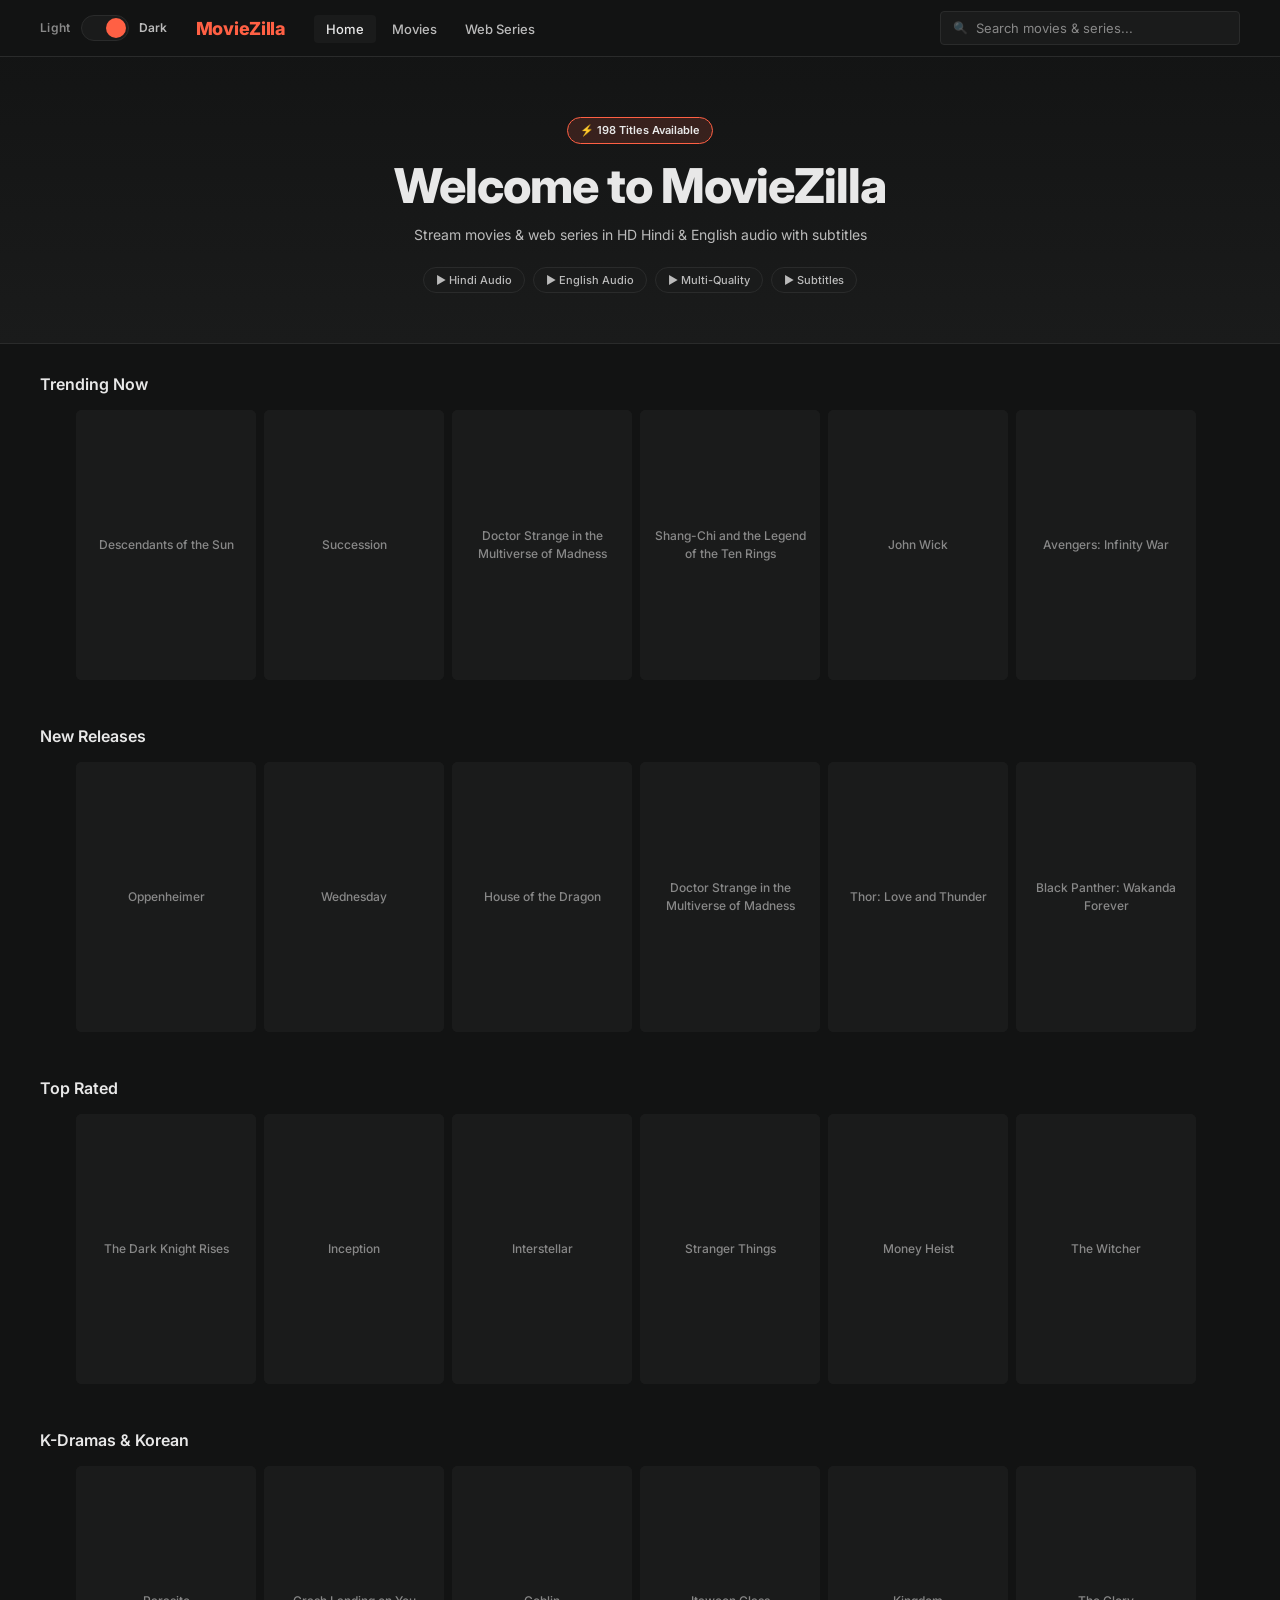
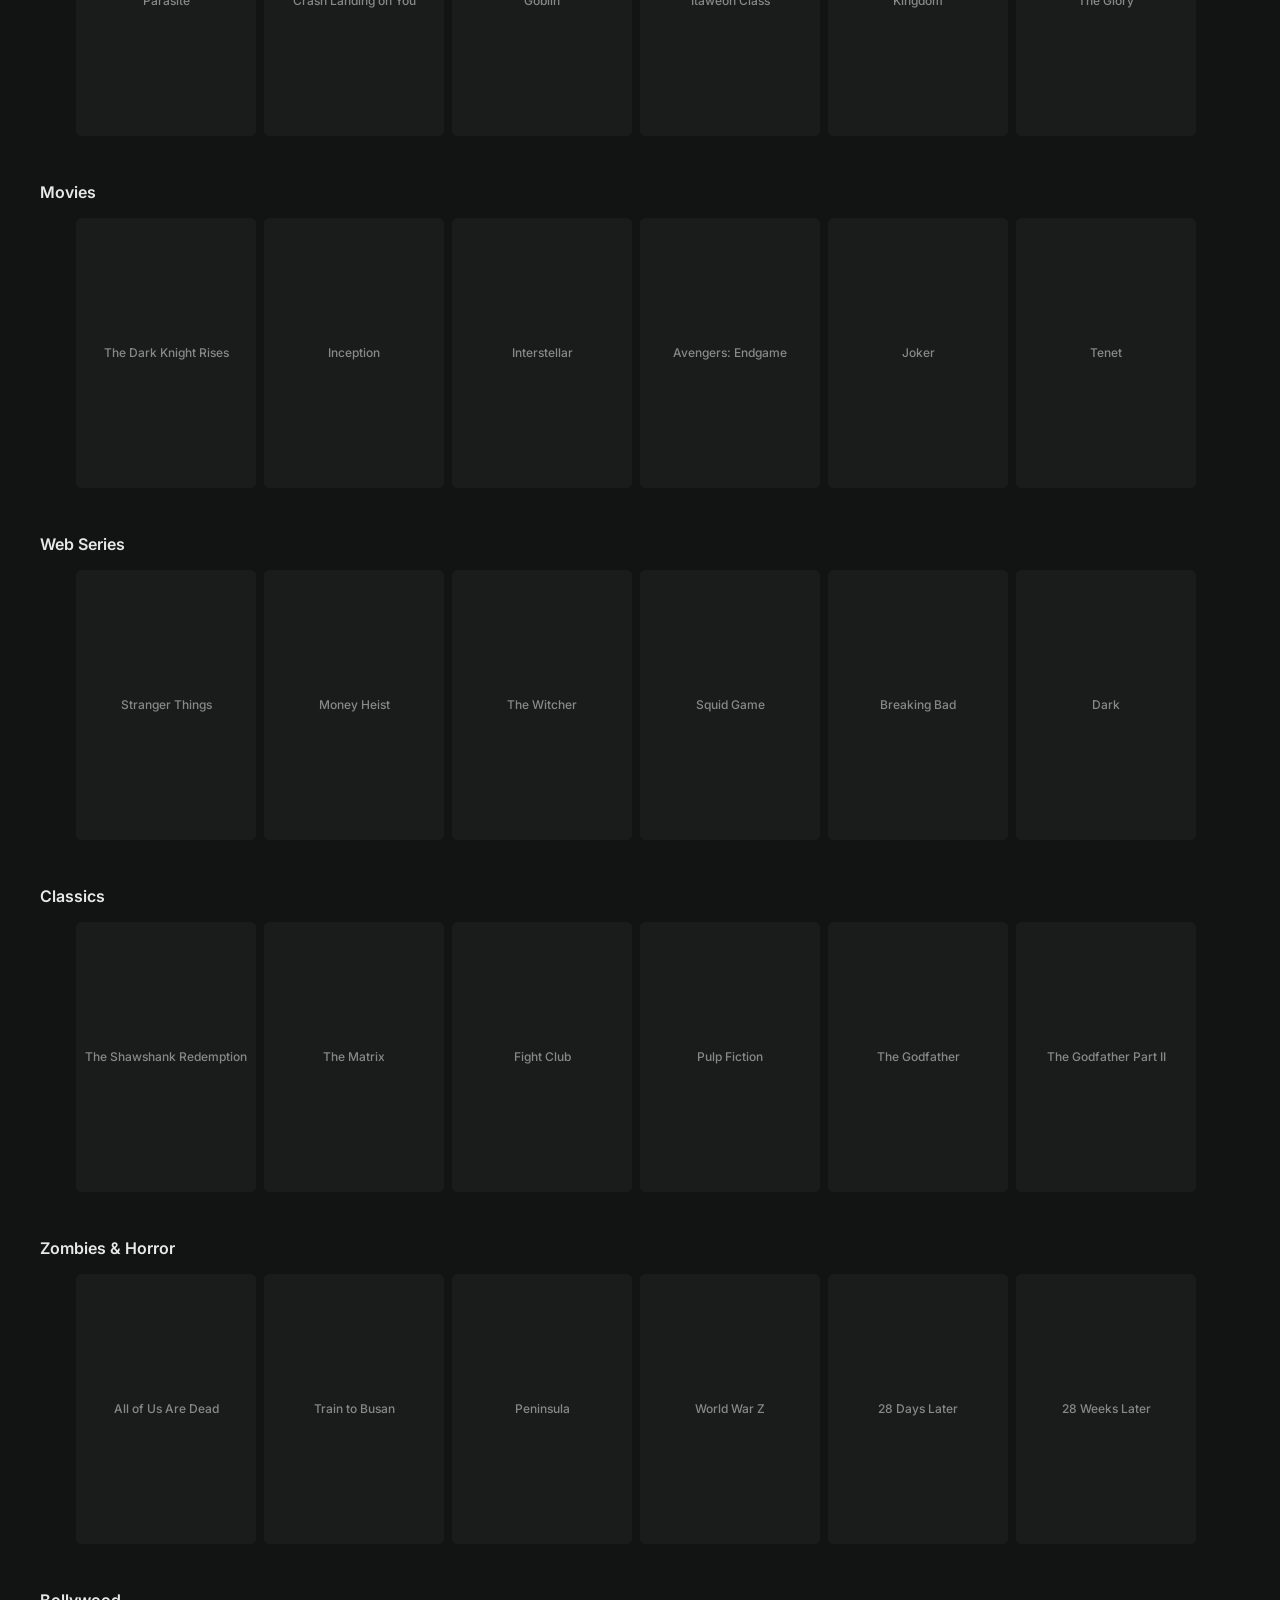
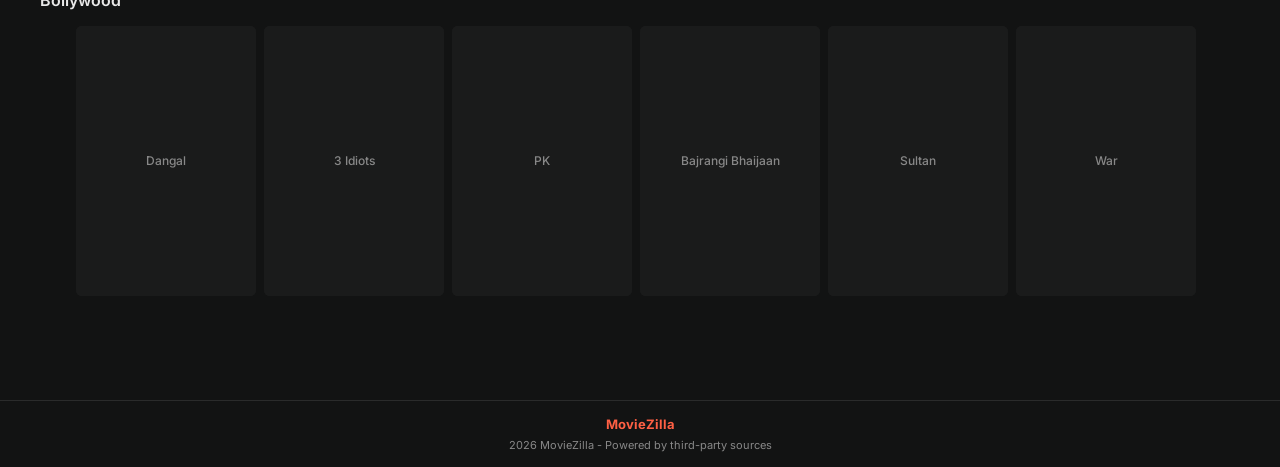
==== commit a7bbbc17: "Add Bollywood movies, Dhurandhar movies, Kingsman, fix dark theme text colors, update title count" ====
--- a/index.html
+++ b/index.html
@@ -60,7 +60,7 @@
                 <div class="hero-glow glow-3"></div>
             </div>
             <div class="hero-content">
-                <div class="hero-badge">&#9889; 240 Titles Available</div>
+                <div class="hero-badge">&#9889; 198 Titles Available</div>
                 <h1 class="hero-title">Welcome to <span class="gradient-text">MovieZilla</span></h1>
                 <p class="hero-subtitle">Stream movies & web series in HD Hindi & English audio with subtitles</p>
                 <div class="hero-badges">
--- a/style.css
+++ b/style.css
@@ -10,8 +10,8 @@
     --accent-hover: #ff7a62;
     --accent-dim: rgba(255, 96, 68, 0.15);
     --text: #e8e8e8;
-    --text-secondary: #888;
-    --text-muted: #555;
+    --text-secondary: #bbb;
+    --text-muted: #888;
 }
 
 [data-theme="light"] {
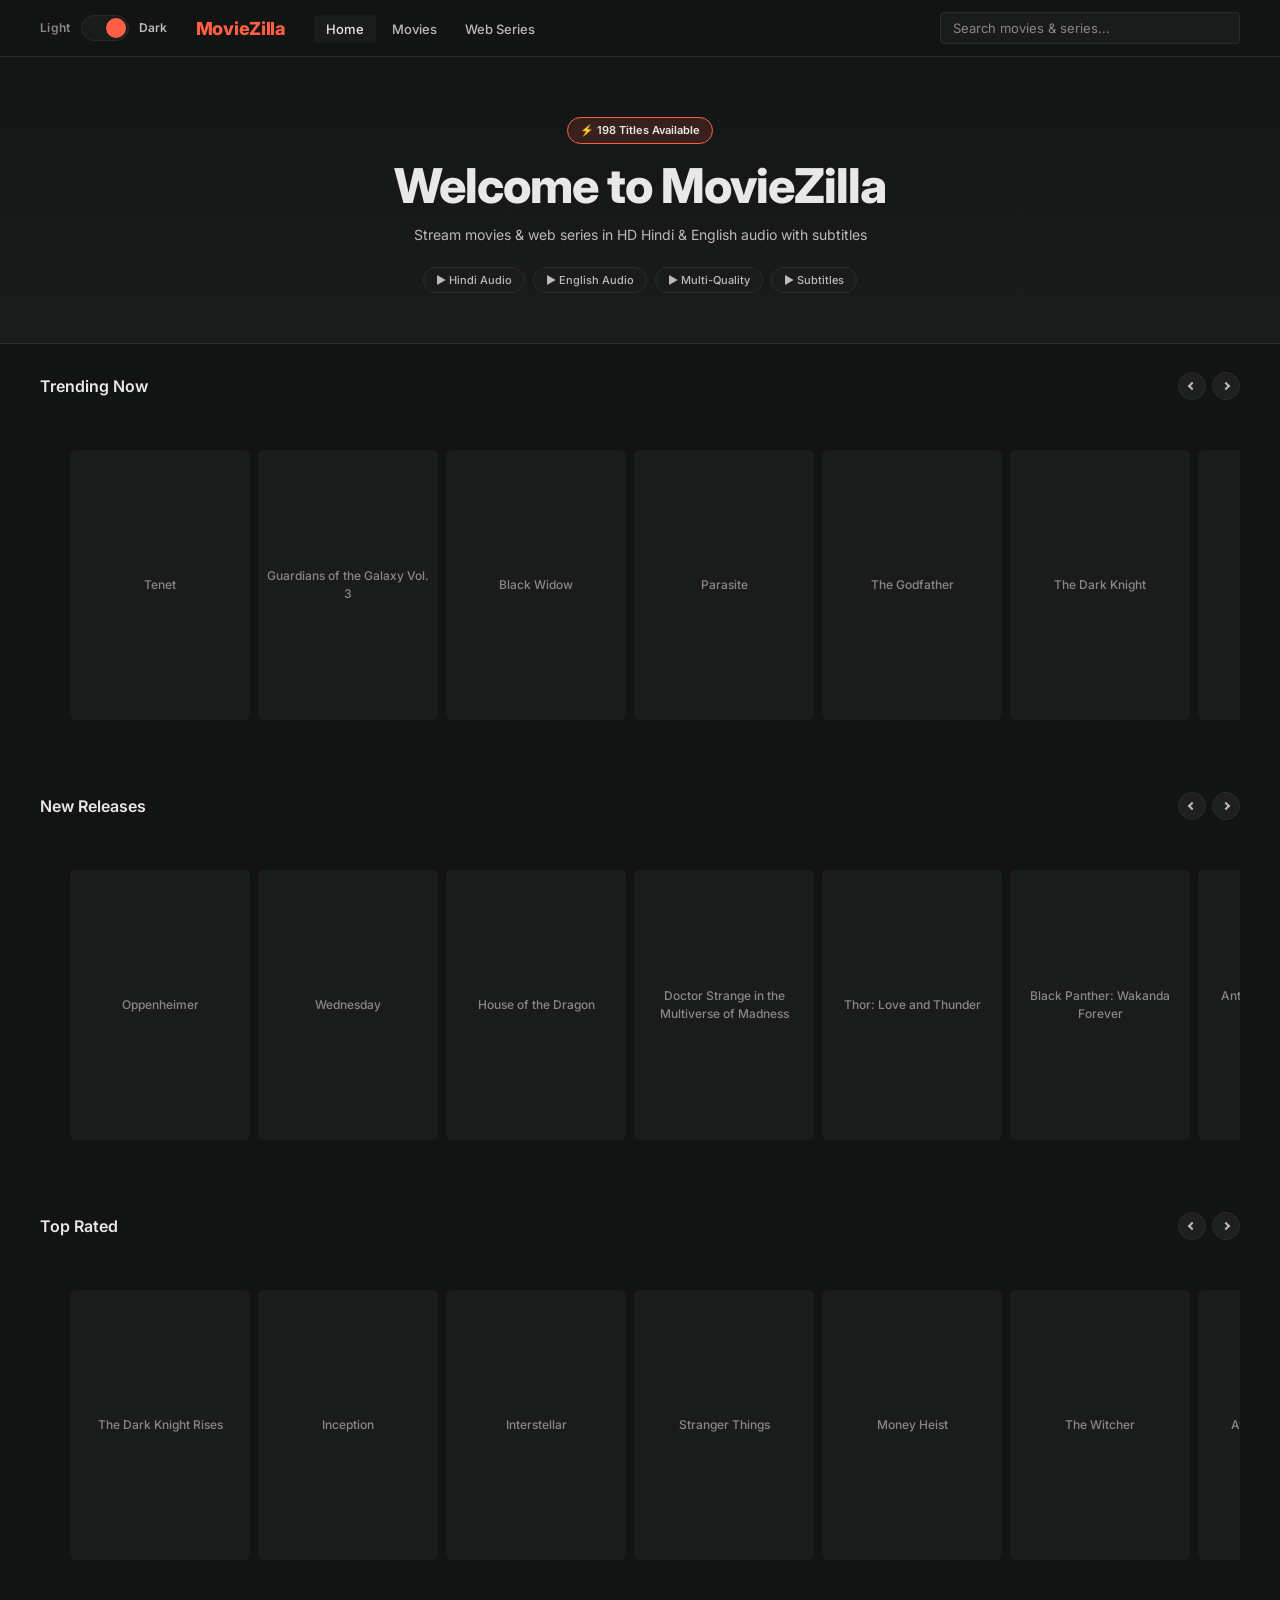
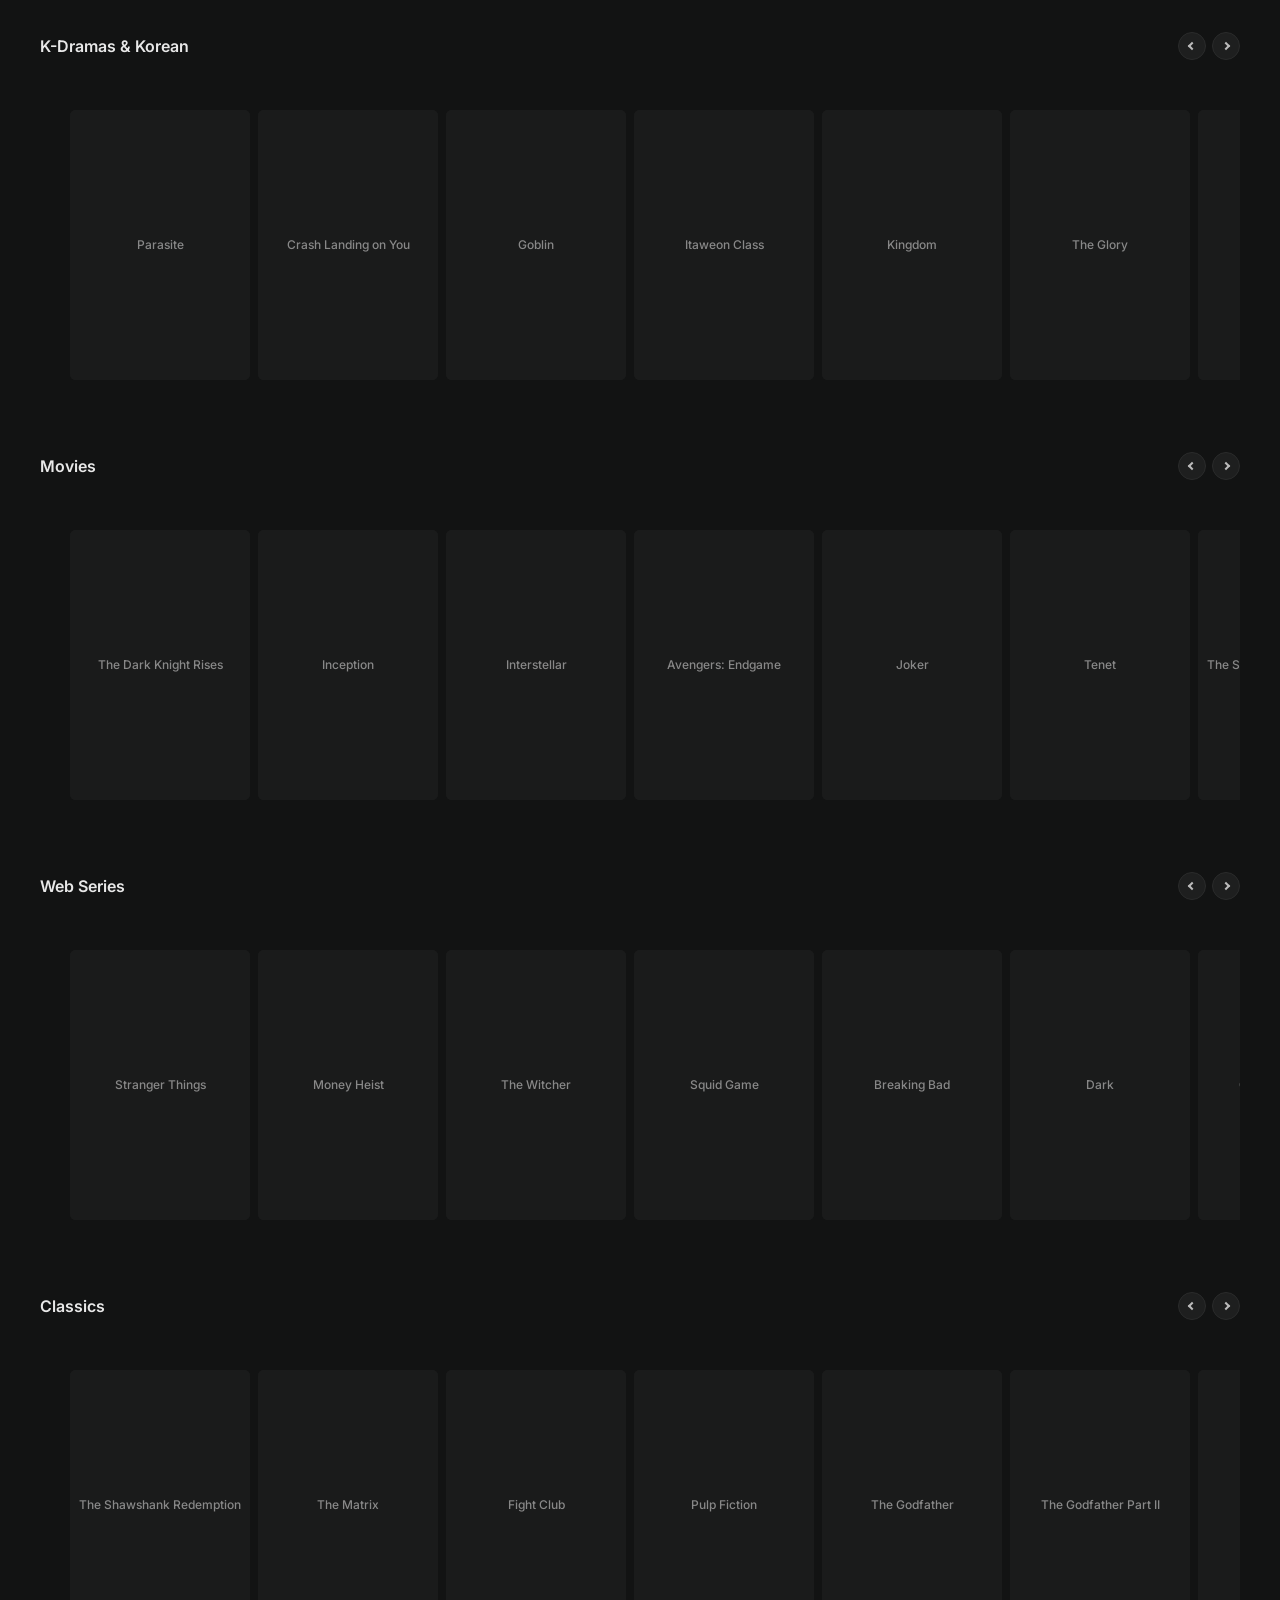
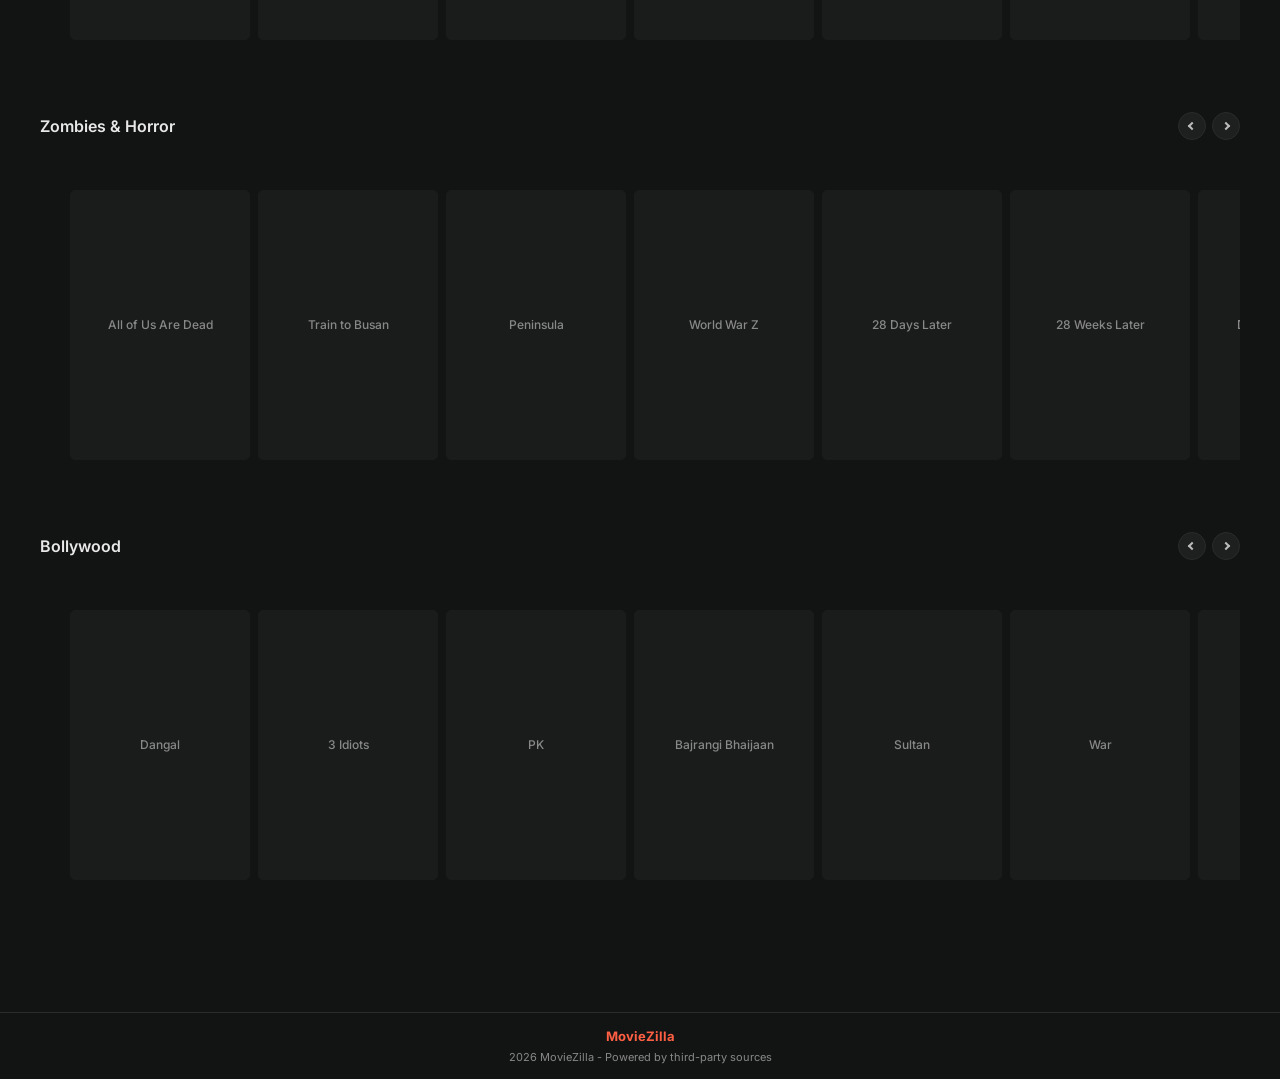
==== commit 0c46b1a9: "fix play button centering, move scroll buttons to header, fix dark theme text, add row track padding" ====
--- a/index.html
+++ b/index.html
@@ -45,7 +45,6 @@
             </div>
             <div class="nav-right">
                 <div class="search-box">
-                    <span class="search-icon">&#x1F50D;</span>
                     <input type="text" id="searchInput" placeholder="Search movies & series..." autocomplete="off">
                 </div>
             </div>
--- a/style.css
+++ b/style.css
@@ -325,36 +325,51 @@
 
 .row-title { font-size: 16px; font-weight: 600; }
 
-.row-track-wrapper { position: relative; padding: 0 36px; }
-
-.scroll-btn {
-    position: absolute; top: 0; bottom: 0;
-    width: 36px; z-index: 2;
-    background: var(--bg);
+.row-track-wrapper { position: relative; }
+
+.row-controls {
+    display: flex;
+    gap: 6px;
+}
+
+.scroll-btn-circle {
+    width: 28px;
+    height: 28px;
+    border-radius: 50%;
+    background: var(--bg-card);
     border: 1px solid var(--border);
-    color: var(--text-secondary);
-    font-size: 16px;
     cursor: pointer;
-    opacity: 0;
-    transition: opacity 0.2s, background 0.2s, border-color 0.3s ease;
-    display: flex; align-items: center; justify-content: center;
-}
-
-.scroll-left { left: 0; border-radius: var(--radius-sm) 0 0 var(--radius-sm); }
-.scroll-right { right: 0; border-radius: 0 var(--radius-sm) var(--radius-sm) 0; }
-
-.row-track-wrapper:hover .scroll-btn,
-.category-row:hover .scroll-btn { opacity: 1; }
-
-.scroll-btn:hover {
-    background: var(--bg-elevated);
-    color: var(--text);
+    display: flex;
+    align-items: center;
+    justify-content: center;
+    transition: background 0.2s, border-color 0.3s ease;
+}
+
+.scroll-btn-circle::before {
+    content: '';
+    display: block;
+    width: 6px; height: 6px;
+    border-style: solid;
+    border-width: 2px 2px 0 0;
+    border-color: var(--text-secondary);
+}
+
+.scroll-btn-circle.scroll-left::before { transform: rotate(-135deg); }
+.scroll-btn-circle.scroll-right::before { transform: rotate(45deg); }
+
+.scroll-btn-circle:hover {
+    background: var(--bg-elevated);
+    border-color: var(--accent);
+}
+
+.scroll-btn-circle:hover::before {
+    border-color: var(--accent);
 }
 
 .row-track {
     display: flex; gap: 8px;
     overflow-x: auto; overflow-y: visible;
-    padding: 4px 0 12px;
+    padding: 40px 30px 40px;
     scroll-behavior: smooth;
     -ms-overflow-style: none; scrollbar-width: none;
 }
@@ -443,6 +458,8 @@
 
 .movie-card:hover .movie-hover-overlay { opacity: 1; }
 
+.movie-card:hover .fallback-poster { display: none !important; }
+
 .movie-hover-title {
     font-size: 13px;
     font-weight: 700;
@@ -501,8 +518,8 @@
     position: absolute;
     top: 50%; left: 50%;
     transform: translate(-50%, -50%) scale(0.7);
-    width: 40px;
-    height: 40px;
+    width: 44px;
+    height: 44px;
     border-radius: 50%;
     background: var(--accent);
     border: none;
@@ -515,12 +532,13 @@
 
 .movie-play-btn::after {
     content: '';
-    display: block;
+    position: absolute;
+    top: 50%; left: 50%;
+    transform: translate(-50%, -50%);
     width: 0; height: 0;
     border-style: solid;
     border-width: 7px 0 7px 12px;
     border-color: transparent transparent transparent #000;
-    margin-left: 5px;
 }
 
 .movie-card:hover .movie-play-btn {
@@ -791,7 +809,7 @@
     .navbar { padding: 0 10px; }
     :root { --card-w: 110px; }
     .row-track-wrapper { padding: 0; }
-    .scroll-btn { display: none; }
+    .scroll-btn-circle { display: none; }
     .movie-hover-title { font-size: 11px; }
     .movie-hover-meta { font-size: 10px; }
     .search-results-grid { grid-template-columns: repeat(2, 1fr); gap: 8px; }
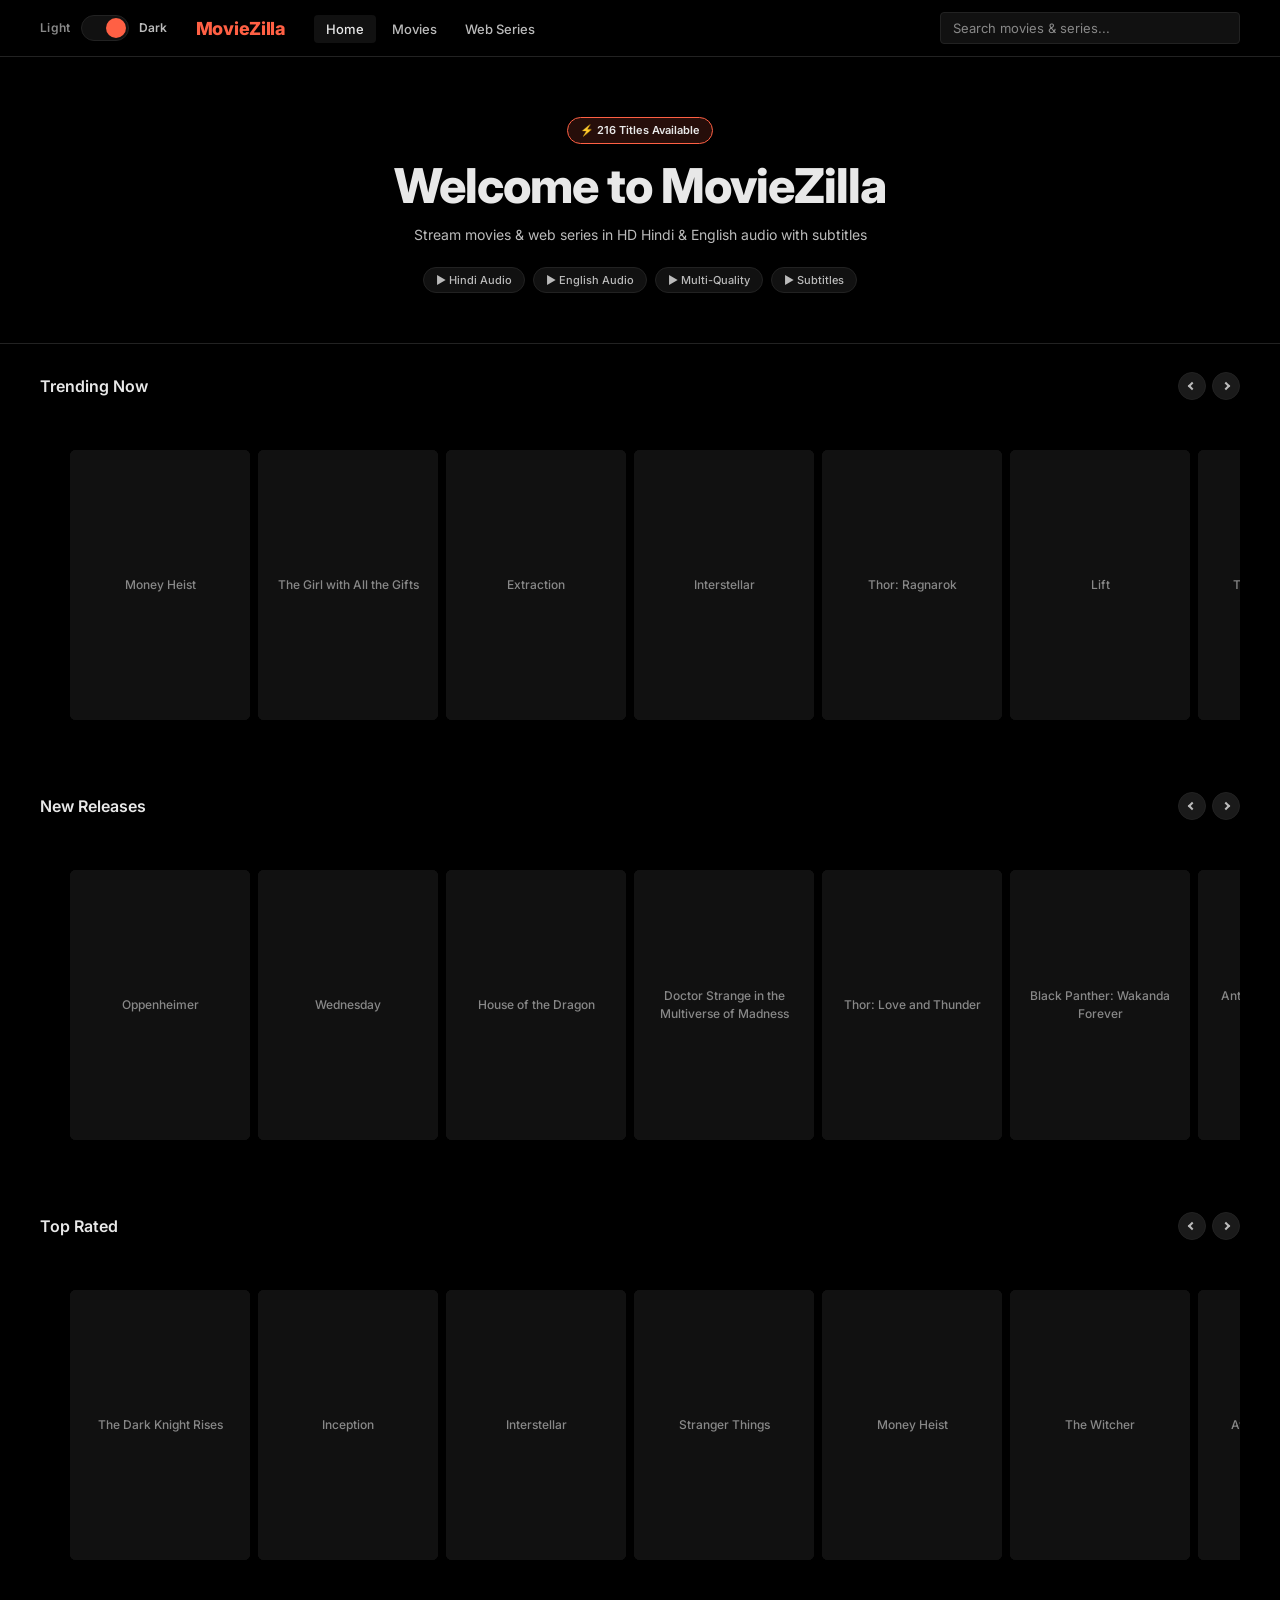
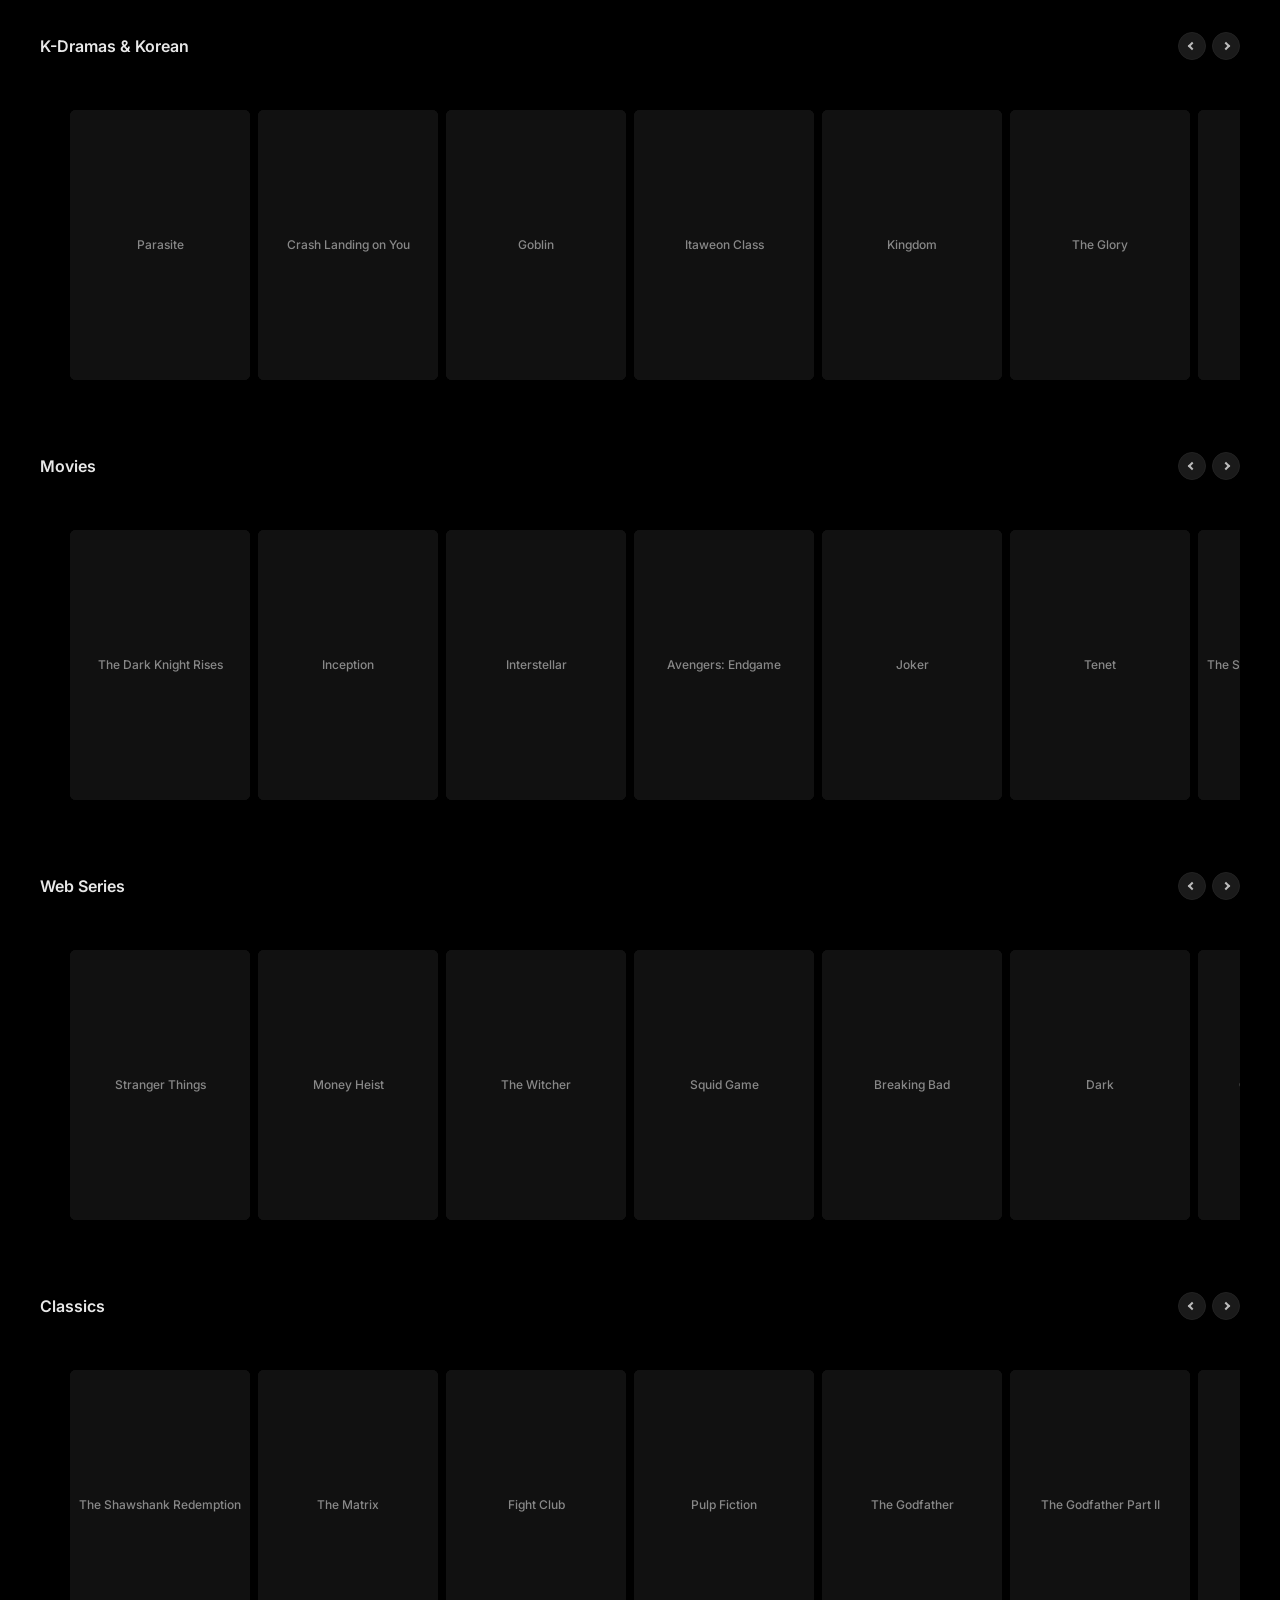
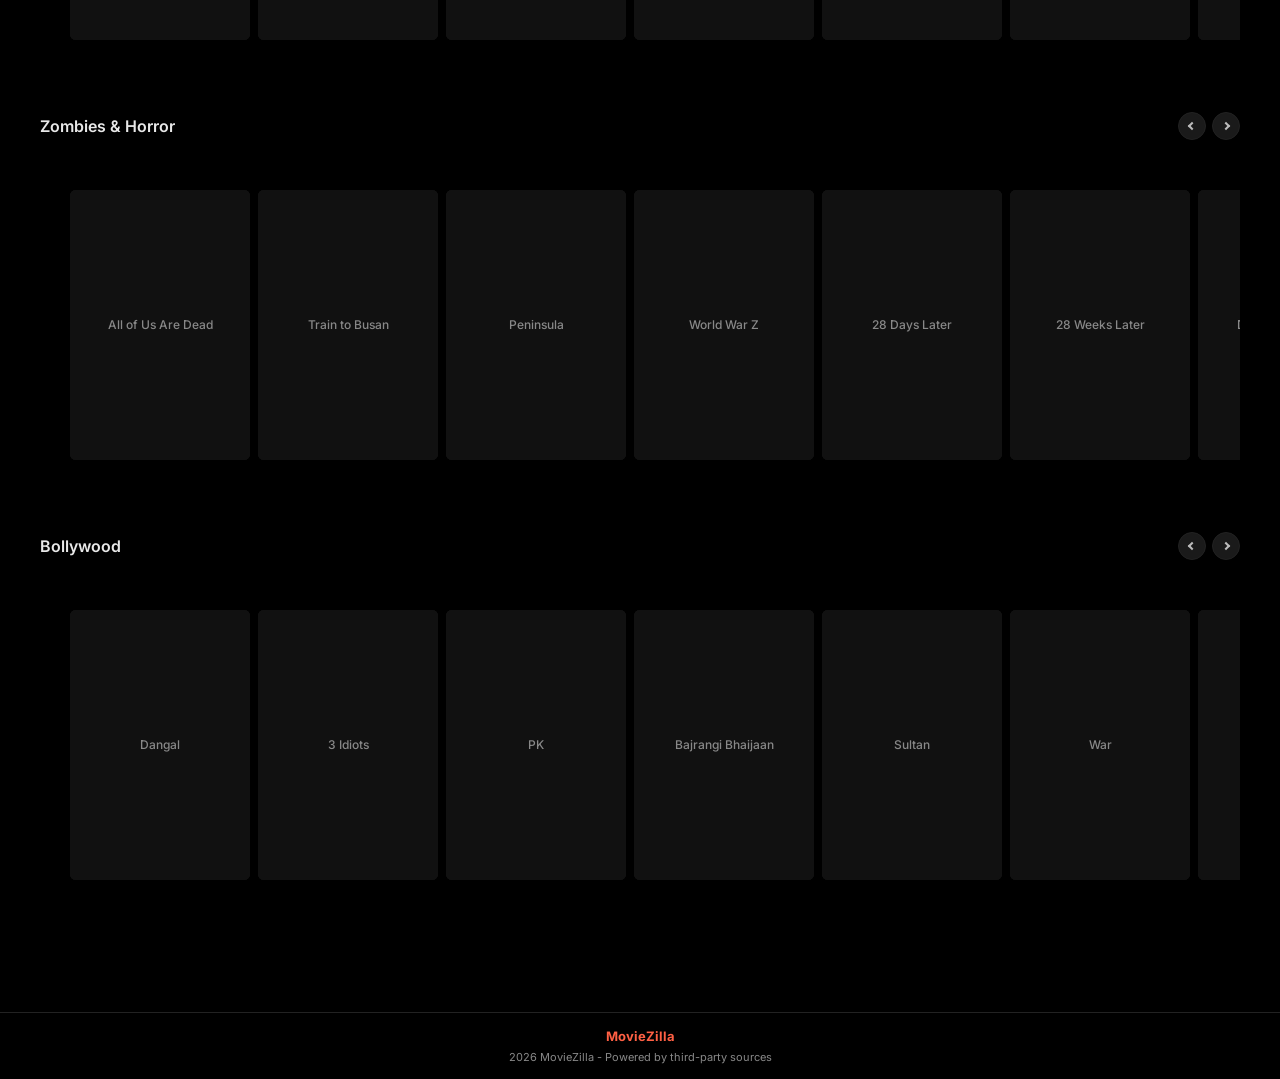
==== commit 2d76528f: "add Mission Impossible and Fast & Furious franchises, dark theme pure black, play button centering, " ====
--- a/index.html
+++ b/index.html
@@ -59,7 +59,7 @@
                 <div class="hero-glow glow-3"></div>
             </div>
             <div class="hero-content">
-                <div class="hero-badge">&#9889; 198 Titles Available</div>
+                <div class="hero-badge">&#9889; 216 Titles Available</div>
                 <h1 class="hero-title">Welcome to <span class="gradient-text">MovieZilla</span></h1>
                 <p class="hero-subtitle">Stream movies & web series in HD Hindi & English audio with subtitles</p>
                 <div class="hero-badges">
--- a/style.css
+++ b/style.css
@@ -1,11 +1,11 @@
 *, *::before, *::after { margin: 0; padding: 0; box-sizing: border-box; }
 
 :root {
-    --bg: #121313;
-    --bg-elevated: #1a1b1b;
-    --bg-card: #1e1f1f;
-    --border: #2a2b2b;
-    --border-hover: #3d3e3e;
+    --bg: #000000;
+    --bg-elevated: #111111;
+    --bg-card: #1a1a1a;
+    --border: #222222;
+    --border-hover: #333333;
     --accent: #FF6044;
     --accent-hover: #ff7a62;
     --accent-dim: rgba(255, 96, 68, 0.15);
@@ -30,7 +30,7 @@
 
 .theme-loader {
     position: fixed; inset: 0; z-index: 9998;
-    background: #121313;
+    background: #000000;
     display: flex;
     align-items: center;
     justify-content: center;
@@ -94,7 +94,7 @@
 /* ===== PAGE LOADER ===== */
 .page-loader {
     position: fixed; inset: 0; z-index: 9999;
-    background: #121313;
+    background: #000000;
     display: flex;
     align-items: center;
     justify-content: center;
@@ -255,7 +255,7 @@
 .hero {
     padding: calc(var(--nav-h) + 60px) 0 50px;
     text-align: center;
-    background: linear-gradient(180deg, var(--bg) 0%, var(--bg-elevated) 100%);
+    background: var(--bg);
     border-bottom: 1px solid var(--border);
     transition: background 0.3s ease, border-color 0.3s ease;
 }
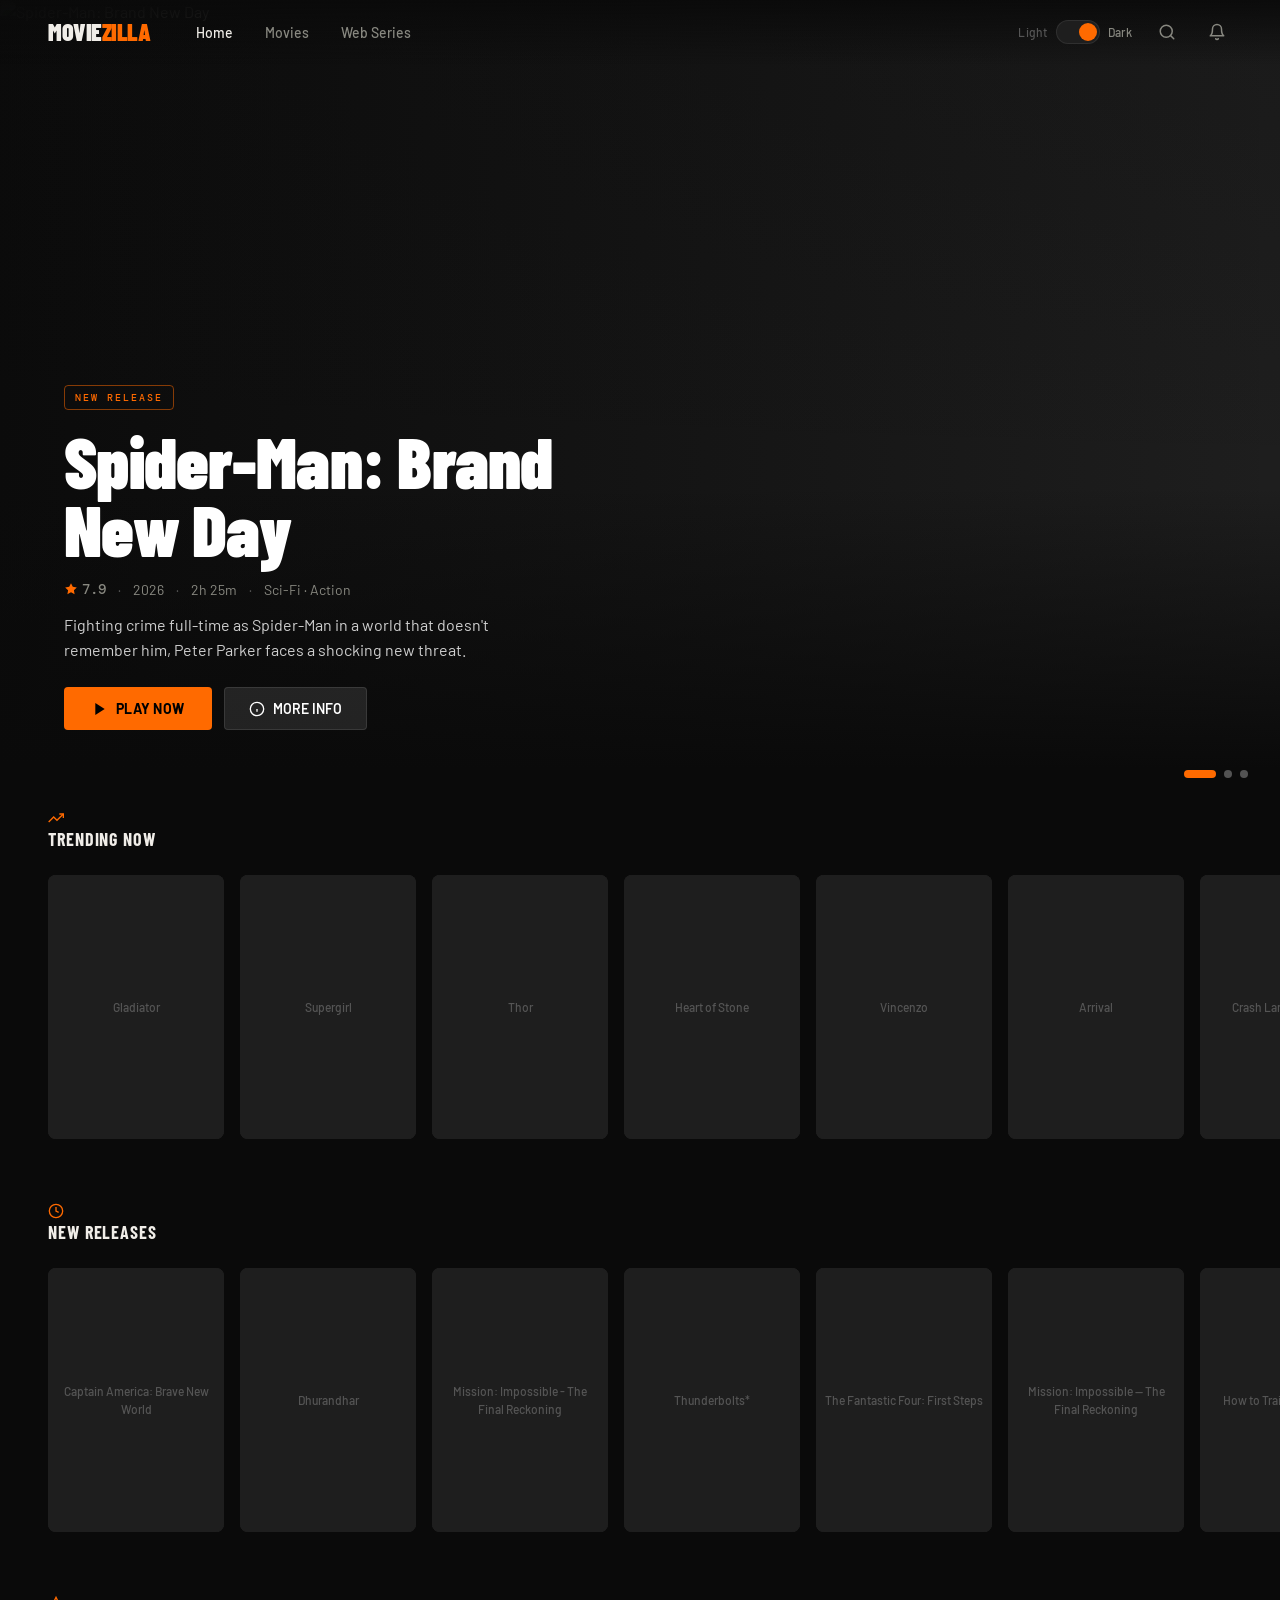
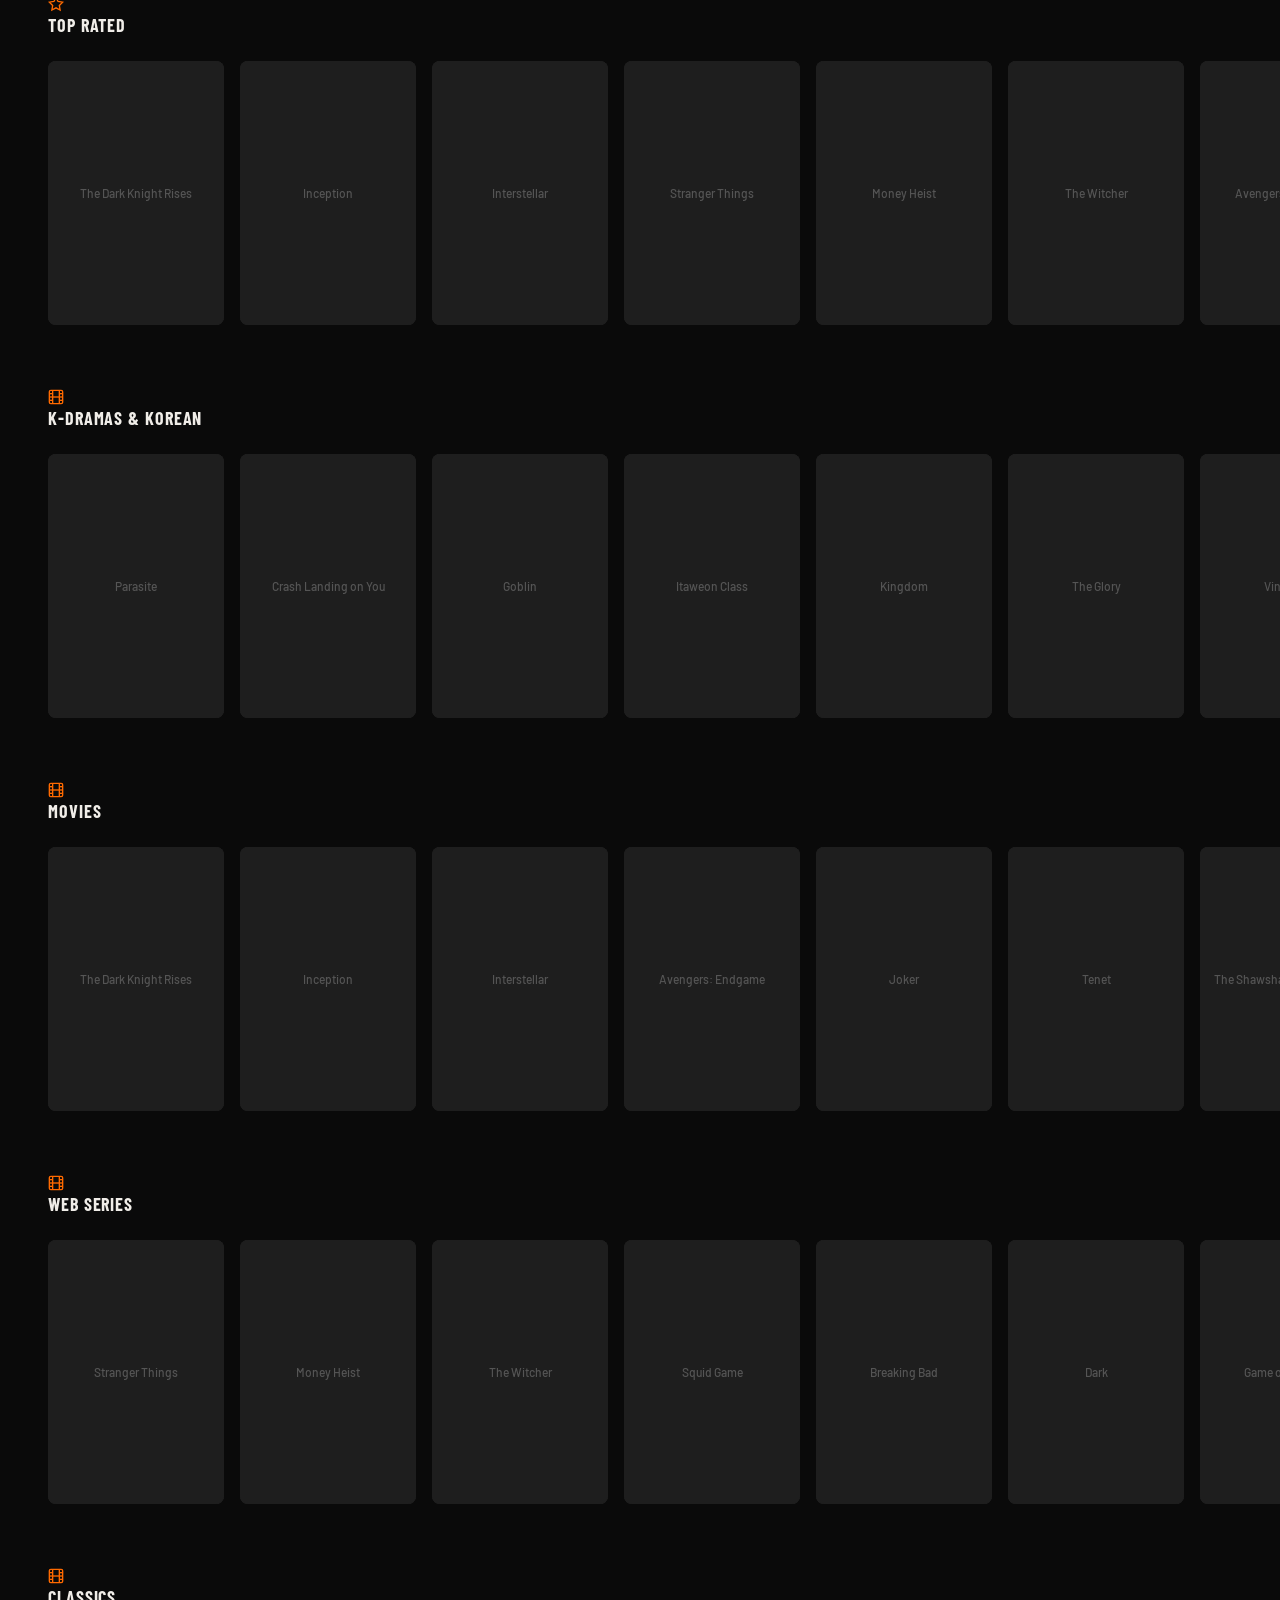
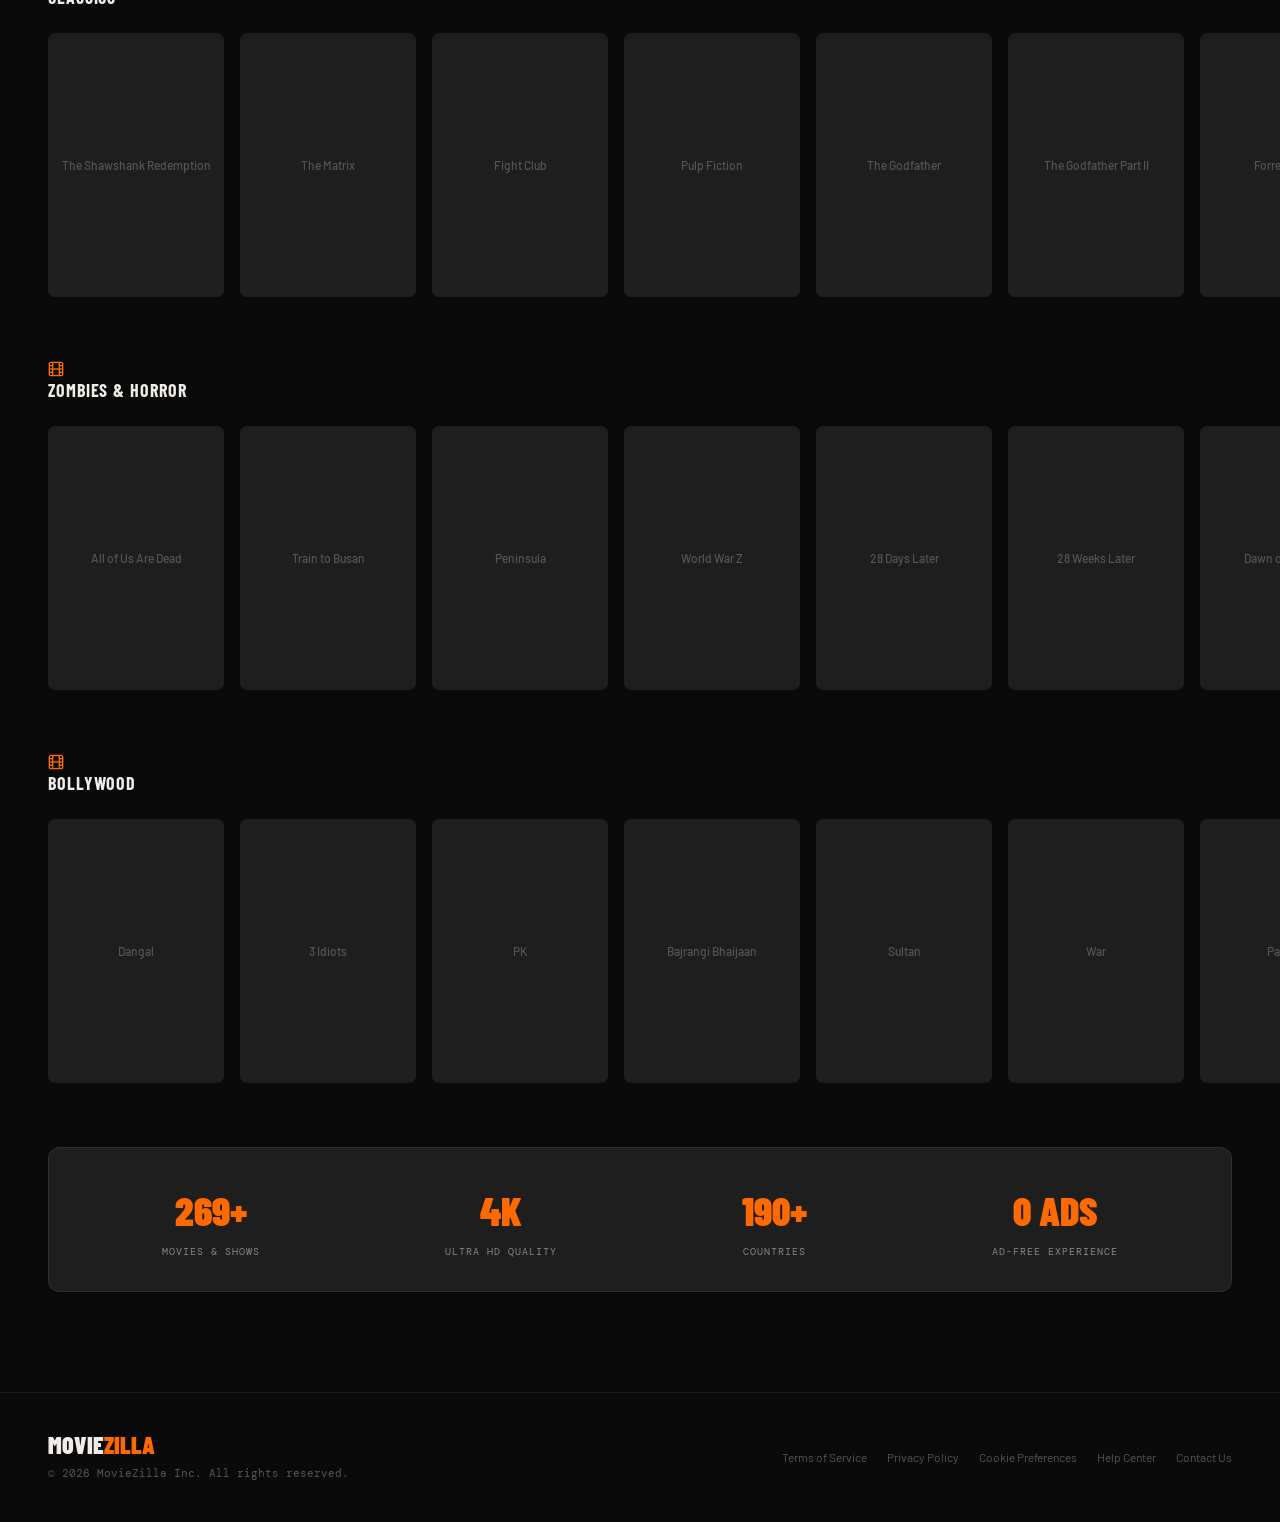
==== commit dfb7daa5: "Fix TMDB/IMDB IDs for Thunderbolts, Fantastic Four, How to Train Your Dragon; remove BROWSE BY GENRE" ====
--- a/index.html
+++ b/index.html
@@ -1,142 +1,167 @@
-﻿<!DOCTYPE html>
-<html lang="en">
-<head>
-    <meta charset="UTF-8">
-    <meta name="viewport" content="width=device-width, initial-scale=1.0">
-    <meta http-equiv="Cache-Control" content="no-cache, no-store, must-revalidate">
-    <meta http-equiv="Pragma" content="no-cache">
-    <meta http-equiv="Expires" content="0">
-    <meta name="google-site-verification" content="W0tUztikawBV8n0iNyQoUC4oba7enhtW7C22oCZZRGM" />
-    <title>MovieZilla - Watch Movies & Web Series</title>
-    <link rel="stylesheet" href="style.css?v=13">
-    <link rel="preconnect" href="https://fonts.googleapis.com">
-    <link href="https://fonts.googleapis.com/css2?family=Inter:wght@300;400;500;600;700;800;900&display=swap" rel="stylesheet">
-</head>
-<body>
-
-    <div id="pageLoader" class="page-loader">
-        <div class="loader-content">
-            <div class="loader-logo">MovieZilla</div>
-            <div class="loader-bar-track"><div class="loader-bar"></div></div>
-        </div>
-    </div>
-    <div id="themeLoader" class="theme-loader">
-        <div class="loader-content">
-            <div class="loader-logo">MovieZilla</div>
-            <div class="loader-bar-track"><div class="loader-bar"></div></div>
-        </div>
-    </div>
-    <nav class="navbar">
-        <div class="nav-container">
-            <div class="nav-left">
-                <div class="theme-toggle" id="themeToggle">
-                    <span class="theme-label theme-label-light">Light</span>
-                    <div class="theme-switch">
-                        <div class="theme-switch-knob"></div>
-                    </div>
-                    <span class="theme-label theme-label-dark">Dark</span>
-                </div>
-                <a href="/" class="logo" id="logoLink">MovieZilla</a>
-                <ul class="nav-links">
-                    <li><a href="/" class="active" data-filter="all">Home</a></li>
-                    <li><a href="/" data-filter="movie">Movies</a></li>
-                    <li><a href="/" data-filter="series">Web Series</a></li>
-                </ul>
-            </div>
-            <div class="nav-right">
-                <div class="search-box">
-                    <input type="text" id="searchInput" placeholder="Search movies & series..." autocomplete="off">
-                </div>
-            </div>
-        </div>
-    </nav>
-
-    <main id="homeView">
-        <section class="hero">
-            <div class="hero-bg">
-                <div class="hero-glow glow-1"></div>
-                <div class="hero-glow glow-2"></div>
-                <div class="hero-glow glow-3"></div>
-            </div>
-            <div class="hero-content">
-                <div class="hero-badge">&#9889; 216 Titles Available</div>
-                <h1 class="hero-title">Welcome to <span class="gradient-text">MovieZilla</span></h1>
-                <p class="hero-subtitle">Stream movies & web series in HD Hindi & English audio with subtitles</p>
-                <div class="hero-badges">
-                    <span class="badge">&#x25B6; Hindi Audio</span>
-                    <span class="badge">&#x25B6; English Audio</span>
-                    <span class="badge">&#x25B6; Multi-Quality</span>
-                    <span class="badge">&#x25B6; Subtitles</span>
-                </div>
-            </div>
-        </section>
-
-        <section class="content-section" id="contentSection">
-            <div class="container">
-                <div class="search-header hidden" id="searchHeader">
-                    <h2 class="section-title" id="searchResultsTitle">Search Results</h2>
-                    <span class="search-clear" id="searchClear">Clear</span>
-                </div>
-                <div id="browseView">
-                    <div id="categoryRows"></div>
-                </div>
-                <div id="searchResults" class="search-results-grid hidden"></div>
-            </div>
-        </section>
-    </main>
-
-    <div id="watchView" class="watch-view hidden">
-        <div class="watch-container">
-            <div class="watch-topbar">
-                <button class="back-btn" id="backBtn">&larr; Back</button>
-                <span class="watch-title" id="watchTitle">Now Playing</span>
-                <button class="source-btn" id="sourceBtn">Source 1</button>
-                <button class="fs-btn" id="fsBtn" title="Fullscreen">&#x26F6;</button>
-                <button class="fs-btn" id="popBtn" title="Open in new window">&#x2197;</button>
-            </div>
-            <div class="disclaimer">Ad blocker recommended. Ignore ads and do not gamble.</div>
-            <div class="disclaimer" style="margin-top:8px;margin-bottom:12px;">If the video is not in English, audio is missing, or subtitles are not displaying, press the <strong>Source</strong> button above to switch to the alternate source for improved playback.</div>
-            <div class="watch-player-wrap">
-                <div class="watch-player-container">
-                    <iframe id="videoFrame" src=""
-                         frameborder="0" allowfullscreen
-                        allow="autoplay; fullscreen; picture-in-picture"
-                        referrerpolicy="no-referrer-when-downgrade"
-                        style="background:#000;">
-                    </iframe>
-                    <div class="embed-loader" id="embedLoader">
-                        <div class="loader-ring"></div>
-                        <p class="loader-text">Connecting to stream...</p>
-                    </div>
-                    <div class="embed-error hidden" id="embedError">
-                        <p class="error-text">Stream unavailable</p>
-                        <p class="error-sub">Try again later</p>
-                    </div>
-                </div>
-            </div>
-            <div class="watch-meta-section">
-                <div class="watch-meta">
-                    <h2 class="watch-meta-title" id="watchMetaTitle">Title</h2>
-                    <div class="watch-meta-info" id="watchMetaInfo"></div>
-                </div>
-            </div>
-            <div class="episode-selector hidden" id="episodeSelector">
-                <div class="episode-label">Episodes</div>
-                <div class="episode-list" id="episodeList"></div>
-            </div>
-        </div>
-    </div>
-
-    <footer class="footer">
-        <div class="container">
-            <div class="footer-content">
-                <div class="footer-logo">MovieZilla</div>
-                <p class="footer-text">2026 MovieZilla - Powered by third-party sources</p>
-            </div>
-        </div>
-    </footer>
-
-    <script src="script.js?v=13"></script>
-</body>
-</html>
-
+﻿<!DOCTYPE html>
+<html lang="en">
+<head>
+    <meta charset="UTF-8">
+    <meta name="viewport" content="width=device-width, initial-scale=1.0">
+    <meta http-equiv="Cache-Control" content="no-cache, no-store, must-revalidate">
+    <meta http-equiv="Pragma" content="no-cache">
+    <meta http-equiv="Expires" content="0">
+    <meta name="google-site-verification" content="W0tUztikawBV8n0iNyQoUC4oba7enhtW7C22oCZZRGM" />
+    <meta http-equiv="Content-Security-Policy" content="form-action 'none';">
+    <title>MovieZilla - Watch Movies & Web Series</title>
+    <link rel="stylesheet" href="style.css?v=14">
+    <link rel="preconnect" href="https://fonts.googleapis.com">
+    <link href="https://fonts.googleapis.com/css2?family=Barlow+Condensed:wght@700;800;900&family=Barlow:wght@400;500;600&family=DM+Mono:wght@400;500&display=swap" rel="stylesheet">
+</head>
+<body>
+
+    <div id="pageLoader" class="page-loader">
+        <div class="loader-content">
+            <div class="loader-logo"><span class="logo-white">MOVIE</span>ZILLA</div>
+            <div class="loader-bar-track"><div class="loader-bar"></div></div>
+        </div>
+    </div>
+    <div id="themeLoader" class="theme-loader">
+        <div class="loader-content">
+            <div class="loader-logo"><span class="logo-white">MOVIE</span>ZILLA</div>
+            <div class="loader-bar-track"><div class="loader-bar"></div></div>
+        </div>
+    </div>
+
+    <nav class="navbar" id="navbar">
+        <div class="nav-container">
+            <div class="nav-left">
+                <a href="/" class="logo" id="logoLink"><span class="logo-white">MOVIE</span><span class="logo-accent">ZILLA</span></a>
+                <ul class="nav-links">
+                    <li><a href="/" class="active" data-filter="all">Home</a></li>
+                    <li><a href="/" data-filter="movie">Movies</a></li>
+                    <li><a href="/" data-filter="series">Web Series</a></li>
+                </ul>
+            </div>
+            <div class="nav-right">
+                <div class="theme-toggle" id="themeToggle">
+                    <span class="theme-label theme-label-light">Light</span>
+                    <div class="theme-switch">
+                        <div class="theme-switch-knob"></div>
+                    </div>
+                    <span class="theme-label theme-label-dark">Dark</span>
+                </div>
+                <button class="nav-icon" id="searchOpenBtn" aria-label="Search">
+                    <svg viewBox="0 0 24 24" fill="none" stroke="currentColor" stroke-width="2" stroke-linecap="round" stroke-linejoin="round"><circle cx="11" cy="11" r="8"/><line x1="21" y1="21" x2="16.65" y2="16.65"/></svg>
+                </button>
+                <button class="nav-icon" aria-label="Notifications">
+                    <svg viewBox="0 0 24 24" fill="none" stroke="currentColor" stroke-width="2" stroke-linecap="round" stroke-linejoin="round"><path d="M18 8A6 6 0 0 0 6 8c0 7-3 9-3 9h18s-3-2-3-9"/><path d="M13.73 21a2 2 0 0 1-3.46 0"/></svg>
+                </button>
+            </div>
+        </div>
+    </nav>
+
+    <div class="search-overlay" id="searchOverlay">
+        <button class="search-overlay-close" id="searchCloseBtn" aria-label="Close search">
+            <svg viewBox="0 0 24 24" fill="none" stroke="currentColor" stroke-width="2" stroke-linecap="round" stroke-linejoin="round"><line x1="18" y1="6" x2="6" y2="18"/><line x1="6" y1="6" x2="18" y2="18"/></svg>
+        </button>
+        <input type="text" class="search-overlay-input" id="searchInput" placeholder="Search movies & series..." autocomplete="off">
+        <div class="search-overlay-results" id="searchResultsContainer">
+            <div class="search-results-header hidden" id="searchHeader">
+                <h2 class="search-results-title" id="searchResultsTitle">Search Results</h2>
+                <button class="search-clear-btn" id="searchClear">Clear</button>
+            </div>
+            <div id="searchResults" class="search-results-grid"></div>
+        </div>
+    </div>
+
+    <main id="homeView">
+        <section class="hero" id="heroSection">
+            <div id="heroSlides"></div>
+            <div class="hero-dots" id="heroDots"></div>
+        </section>
+
+        <section class="content-section" id="contentSection">
+            <div id="browseView">
+                <div id="categoryRows"></div>
+
+                <div class="section-row">
+                    <div class="stats-banner">
+                        <div class="stat-item">
+                            <div class="stat-value">269+</div>
+                            <div class="stat-label">Movies & Shows</div>
+                        </div>
+                        <div class="stat-item">
+                            <div class="stat-value">4K</div>
+                            <div class="stat-label">Ultra HD Quality</div>
+                        </div>
+                        <div class="stat-item">
+                            <div class="stat-value">190+</div>
+                            <div class="stat-label">Countries</div>
+                        </div>
+                        <div class="stat-item">
+                            <div class="stat-value">0 ADS</div>
+                            <div class="stat-label">Ad-Free Experience</div>
+                        </div>
+                    </div>
+                </div>
+            </div>
+        </section>
+    </main>
+
+    <div id="watchView" class="watch-view hidden">
+        <div class="watch-container">
+            <div class="watch-topbar">
+                <button class="back-btn" id="backBtn">&larr; Back</button>
+                <span class="watch-title" id="watchTitle">Now Playing</span>
+                <button class="source-btn" id="sourceBtn">Source 1</button>
+                <button class="fs-btn" id="fsBtn" title="Fullscreen">&#x26F6;</button>
+                <button class="fs-btn" id="popBtn" title="Open in new window">&#x2197;</button>
+            </div>
+            <div class="disclaimer">Ad blocker recommended. Ignore ads and do not gamble.</div>
+            <div class="disclaimer" style="margin-top:8px;margin-bottom:12px;">If the video is not in English, audio is missing, or subtitles are not displaying, press the <strong>Source</strong> button above to switch to the alternate source for improved playback.</div>
+            <div class="watch-player-wrap">
+                <div class="watch-player-container">
+                    <iframe id="videoFrame" src=""
+                         frameborder="0" allowfullscreen
+                        allow="autoplay; fullscreen; picture-in-picture"
+                        referrerpolicy="no-referrer-when-downgrade"
+                        style="background:#000;">
+                    </iframe>
+                    <div class="embed-loader" id="embedLoader">
+                        <div class="loader-ring"></div>
+                        <p class="loader-text">Connecting to stream...</p>
+                    </div>
+                    <div class="embed-error hidden" id="embedError">
+                        <p class="error-text">Stream unavailable</p>
+                        <p class="error-sub">Try again later</p>
+                    </div>
+                </div>
+            </div>
+            <div class="watch-meta-section">
+                <div class="watch-meta">
+                    <h2 class="watch-meta-title" id="watchMetaTitle">Title</h2>
+                    <div class="watch-meta-info" id="watchMetaInfo"></div>
+                </div>
+            </div>
+            <div class="episode-selector hidden" id="episodeSelector">
+                <div class="episode-label">Episodes</div>
+                <div class="episode-list" id="episodeList"></div>
+            </div>
+        </div>
+    </div>
+
+    <footer class="footer" id="siteFooter">
+        <div class="footer-inner">
+            <div>
+                <div class="footer-logo"><span class="logo-white">MOVIE</span><span class="logo-accent">ZILLA</span></div>
+                <p class="footer-copyright">&copy; 2026 MovieZilla Inc. All rights reserved.</p>
+            </div>
+            <div class="footer-links">
+                <a href="#">Terms of Service</a>
+                <a href="#">Privacy Policy</a>
+                <a href="#">Cookie Preferences</a>
+                <a href="#">Help Center</a>
+                <a href="#">Contact Us</a>
+            </div>
+        </div>
+    </footer>
+
+    <script src="script.js?v=14"></script>
+</body>
+</html>
--- a/style.css
+++ b/style.css
@@ -1,36 +1,119 @@
 *, *::before, *::after { margin: 0; padding: 0; box-sizing: border-box; }
 
 :root {
-    --bg: #000000;
-    --bg-elevated: #111111;
-    --bg-card: #1a1a1a;
-    --border: #222222;
-    --border-hover: #333333;
-    --accent: #FF6044;
-    --accent-hover: #ff7a62;
-    --accent-dim: rgba(255, 96, 68, 0.15);
-    --text: #e8e8e8;
-    --text-secondary: #bbb;
-    --text-muted: #888;
+    --bg: #0a0a0a;
+    --bg-elevated: #141414;
+    --bg-card: #1e1e1e;
+    --border: rgba(255, 255, 255, 0.08);
+    --border-hover: rgba(255, 255, 255, 0.15);
+    --accent: #ff6a00;
+    --accent-hover: #ff8533;
+    --accent-dim: rgba(255, 106, 0, 0.15);
+    --text: #f0ede8;
+    --text-secondary: #888880;
+    --text-muted: #555;
+    --secondary: #1e1e1e;
+    --radius: 0.625rem;
 }
 
 [data-theme="light"] {
     --bg: #f7f3ee;
     --bg-elevated: #efe9e2;
     --bg-card: #ffffff;
-    --border: #e0d5c8;
-    --border-hover: #ccbbaa;
-    --accent: #FFCBA4;
-    --accent-hover: #febb8f;
-    --accent-dim: rgba(255, 203, 164, 0.35);
-    --text: #3B1F1F;
-    --text-secondary: #6b5050;
-    --text-muted: #9a8080;
-}
-
+    --border: rgba(0, 0, 0, 0.08);
+    --border-hover: rgba(0, 0, 0, 0.15);
+    --accent: #e85d00;
+    --accent-hover: #d45200;
+    --accent-dim: rgba(232, 93, 0, 0.12);
+    --text: #1a1a1a;
+    --text-secondary: #666;
+    --text-muted: #999;
+    --secondary: #e8e3dc;
+}
+
+:root {
+    --font: 'Barlow', -apple-system, BlinkMacSystemFont, 'Segoe UI', sans-serif;
+    --font-heading: 'Barlow Condensed', 'Barlow', sans-serif;
+    --font-mono: 'DM Mono', monospace;
+    --radius-sm: 4px;
+    --transition: 0.2s ease;
+    --card-w: 176px;
+    --nav-h: 64px;
+}
+
+html { scroll-behavior: smooth; }
+
+body {
+    font-family: var(--font);
+    background: var(--bg);
+    color: var(--text);
+    line-height: 1.5;
+    min-height: 100vh;
+    overflow-x: hidden;
+    transition: background 0.3s ease, color 0.3s ease;
+}
+
+a { text-decoration: none; color: inherit; }
+ul { list-style: none; }
+img { max-width: 100%; display: block; }
+
+.container { max-width: 100%; margin: 0 auto; padding: 0 48px; }
+.hidden { display: none !important; }
+
+/* ===== PAGE LOADER ===== */
+.page-loader {
+    position: fixed; inset: 0; z-index: 9999;
+    background: #0a0a0a;
+    display: flex;
+    align-items: center;
+    justify-content: center;
+    transition: opacity 0.6s ease, visibility 0.6s ease;
+    opacity: 1;
+    visibility: visible;
+}
+
+.page-loader.fade-out { opacity: 0; visibility: hidden; }
+
+.loader-content { text-align: center; }
+
+.loader-logo {
+    font-family: var(--font-heading);
+    font-size: 32px; font-weight: 900; letter-spacing: -0.5px;
+    color: var(--accent);
+    margin-bottom: 20px;
+    animation: loaderPulse 1.2s ease-in-out infinite;
+}
+
+.loader-logo .logo-white { color: var(--text); }
+
+@keyframes loaderPulse {
+    0%, 100% { opacity: 0.6; }
+    50% { opacity: 1; }
+}
+
+.loader-bar-track {
+    width: 180px; height: 2px;
+    background: var(--accent-dim);
+    border-radius: 2px; overflow: hidden;
+    margin: 0 auto;
+}
+
+.loader-bar {
+    height: 100%; width: 40%;
+    background: var(--accent);
+    border-radius: 2px;
+    animation: loaderSlide 1.2s ease-in-out infinite;
+}
+
+@keyframes loaderSlide {
+    0% { transform: translateX(-100%); }
+    100% { transform: translateX(350%); }
+}
+
+/* ===== THEME LOADER ===== */
 .theme-loader {
     position: fixed; inset: 0; z-index: 9998;
-    background: #000000;
+    background: var(--bg);
     display: flex;
     align-items: center;
     justify-content: center;
@@ -42,131 +125,73 @@
     opacity: 1;
     pointer-events: auto;
 }
-[data-theme="light"] .theme-loader {
-    background: #f7f3ee;
-}
-.theme-loader .loader-logo {
-    color: #FF6044;
-}
-[data-theme="light"] .theme-loader .loader-logo {
-    color: #3B1F1F;
-}
-.theme-loader .loader-bar {
-    background: #FF6044;
-}
-[data-theme="light"] .theme-loader .loader-bar {
-    background: #FFCBA4;
-}
-.theme-loader .loader-bar-track {
-    background: rgba(255, 96, 68, 0.15);
-}
-[data-theme="light"] .theme-loader .loader-bar-track {
-    background: rgba(255, 203, 164, 0.35);
-}
-
-:root {
-    --font: 'Inter', -apple-system, BlinkMacSystemFont, 'Segoe UI', sans-serif;
-    --radius: 8px;
-    --radius-sm: 4px;
-    --transition: 0.2s ease;
-    --card-w: 180px;
-    --nav-h: 56px;
-}
-
-html { scroll-behavior: smooth; }
-
-body {
-    font-family: var(--font);
-    background: var(--bg);
-    color: var(--text);
-    line-height: 1.5;
-    min-height: 100vh;
-    transition: background 0.3s ease, color 0.3s ease;
-}
-
-a { text-decoration: none; color: inherit; }
-ul { list-style: none; }
-img { max-width: 100%; display: block; }
-
-.container { max-width: 100%; margin: 0 auto; padding: 0 40px; }
-.hidden { display: none !important; }
-
-/* ===== PAGE LOADER ===== */
-.page-loader {
-    position: fixed; inset: 0; z-index: 9999;
-    background: #000000;
-    display: flex;
-    align-items: center;
-    justify-content: center;
-    transition: opacity 0.6s ease, visibility 0.6s ease;
-    opacity: 1;
-    visibility: visible;
-}
-
-.page-loader.fade-out { opacity: 0; visibility: hidden; }
-
-.loader-content { text-align: center; }
-
-.loader-logo {
-    font-size: 28px; font-weight: 900; letter-spacing: -0.5px;
-    color: #FF6044;
-    margin-bottom: 20px;
-    animation: loaderPulse 1.2s ease-in-out infinite;
-}
-
-@keyframes loaderPulse {
-    0%, 100% { opacity: 0.6; }
-    50% { opacity: 1; }
-}
-
-.loader-bar-track {
-    width: 180px; height: 2px;
-    background: rgba(255, 96, 68, 0.15);
-    border-radius: 2px; overflow: hidden;
-    margin: 0 auto;
-}
-
-.loader-bar {
-    height: 100%; width: 40%;
-    background: #FF6044;
-    border-radius: 2px;
-    animation: loaderSlide 1.2s ease-in-out infinite;
-}
-
-@keyframes loaderSlide {
-    0% { transform: translateX(-100%); }
-    100% { transform: translateX(350%); }
-}
-
-/* ===== NAV ===== */
+.theme-loader .loader-logo { color: var(--accent); }
+.theme-loader .loader-bar { background: var(--accent); }
+.theme-loader .loader-bar-track { background: var(--accent-dim); }
+
+/* ===== NAVBAR ===== */
 .navbar {
     position: fixed; top: 0; left: 0; right: 0; z-index: 100;
-    background: var(--bg);
-    border-bottom: 1px solid var(--border);
-    padding: 0 40px;
-    transition: background 0.3s ease, border-color 0.3s ease;
+    background: linear-gradient(to bottom, rgba(10, 10, 10, 0.92), transparent);
+    padding: 0 48px;
+    transition: background 0.3s ease;
+}
+
+[data-theme="light"] .navbar {
+    background: linear-gradient(to bottom, rgba(247, 243, 238, 0.95), transparent);
+}
+
+.navbar.scrolled {
+    background: rgba(10, 10, 10, 0.97);
+    backdrop-filter: blur(12px);
+    -webkit-backdrop-filter: blur(12px);
+}
+
+[data-theme="light"] .navbar.scrolled {
+    background: rgba(247, 243, 238, 0.97);
 }
 
 .nav-container {
     max-width: 100%; margin: 0 auto;
     display: flex; align-items: center; justify-content: space-between;
-    height: var(--nav-h); gap: 20px;
-}
-
-.nav-left { display: flex; align-items: center; gap: 28px; flex-shrink: 0; }
+    height: var(--nav-h); gap: 24px;
+}
+
+.nav-left { display: flex; align-items: center; gap: 32px; flex-shrink: 0; }
 
 .logo {
-    font-size: 18px; font-weight: 800; letter-spacing: -0.3px;
-    color: var(--accent);
+    font-family: var(--font-heading);
+    font-size: 24px; font-weight: 900; letter-spacing: -0.02em;
     user-select: none;
-    transition: color 0.3s ease;
-}
+    line-height: 1;
+}
+
+.logo .logo-white { color: var(--text); }
+.logo .logo-accent { color: var(--accent); }
+
+.nav-links { display: flex; gap: 4px; }
+
+.nav-links a {
+    font-family: var(--font);
+    font-size: 14px; font-weight: 500;
+    color: var(--text-secondary);
+    padding: 6px 14px;
+    border-radius: var(--radius-sm);
+    transition: var(--transition);
+    cursor: pointer;
+}
+
+.nav-links a:hover, .nav-links a.active {
+    color: var(--text);
+}
+
+.nav-right { display: flex; align-items: center; gap: 20px; flex-shrink: 0; }
 
 /* ===== THEME TOGGLE ===== */
 .theme-toggle {
     display: flex;
     align-items: center;
-    gap: 10px;
+    gap: 8px;
     cursor: pointer;
     user-select: none;
     flex-shrink: 0;
@@ -174,7 +199,7 @@
 
 .theme-label {
     font-size: 12px;
-    font-weight: 600;
+    font-weight: 500;
     letter-spacing: 0.3px;
     color: var(--text-muted);
     transition: color 0.3s ease;
@@ -185,11 +210,11 @@
 
 .theme-switch {
     position: relative;
-    width: 48px;
-    height: 26px;
-    background: var(--bg-elevated);
+    width: 44px;
+    height: 24px;
+    background: var(--bg-card);
     border: 1px solid var(--border);
-    border-radius: 13px;
+    border-radius: 12px;
     transition: background 0.3s ease, border-color 0.3s ease;
     flex-shrink: 0;
 }
@@ -198,11 +223,11 @@
     position: absolute;
     top: 2px;
     left: 2px;
-    width: 20px;
-    height: 20px;
+    width: 18px;
+    height: 18px;
     border-radius: 50%;
     background: var(--accent);
-    transform: translateX(22px);
+    transform: translateX(20px);
     transition: transform 0.3s ease, background 0.3s ease;
 }
 
@@ -210,166 +235,374 @@
 [data-theme="light"] .theme-label-light { color: var(--text); }
 [data-theme="light"] .theme-label-dark { color: var(--text-muted); }
 
-[data-theme="light"] .theme-toggle .theme-label-light { color: var(--text); }
-
-.nav-links { display: flex; gap: 4px; }
-
-.nav-links a {
-    font-size: 13px; font-weight: 500;
+/* ===== NAV ICONS ===== */
+.nav-icon {
+    background: none; border: none;
     color: var(--text-secondary);
-    padding: 6px 12px;
-    border-radius: var(--radius-sm);
-    transition: var(--transition);
-    cursor: pointer;
-}
-
-.nav-links a:hover, .nav-links a.active {
+    cursor: pointer;
+    padding: 6px;
+    display: flex; align-items: center; justify-content: center;
+    transition: color 0.2s ease;
+}
+
+.nav-icon:hover { color: var(--text); }
+
+.nav-icon svg { width: 18px; height: 18px; }
+
+/* ===== SEARCH (overlay) ===== */
+html.lock-scroll, html.lock-scroll body {
+    overflow: hidden;
+    height: 100%;
+}
+
+.search-overlay {
+    position: fixed; inset: 0; z-index: 200;
+    background: rgba(10, 10, 10, 0.95);
+    backdrop-filter: blur(20px);
+    -webkit-backdrop-filter: blur(20px);
+    display: flex;
+    flex-direction: column;
+    align-items: center;
+    padding-top: 120px;
+    overflow: hidden;
+    height: 100vh;
+    height: 100dvh;
+    opacity: 0;
+    visibility: hidden;
+    transition: opacity 0.3s ease, visibility 0.3s ease;
+}
+
+.search-overlay.active {
+    opacity: 1;
+    visibility: visible;
+}
+
+[data-theme="light"] .search-overlay {
+    background: rgba(247, 243, 238, 0.95);
+}
+
+.search-overlay-close {
+    position: absolute; top: 20px; right: 24px;
+    background: none; border: none;
+    color: var(--text-secondary);
+    cursor: pointer;
+    padding: 8px;
+    display: flex; align-items: center; justify-content: center;
+    transition: color 0.2s ease;
+}
+
+.search-overlay-close:hover { color: var(--text); }
+.search-overlay-close svg { width: 24px; height: 24px; }
+
+.search-overlay-input {
+    width: 100%; max-width: 600px;
+    background: transparent;
+    border: none;
+    border-bottom: 2px solid var(--border);
     color: var(--text);
-    background: var(--bg-elevated);
-}
-
-.nav-right { flex: 1; max-width: 300px; }
-
-.search-box {
-    display: flex; align-items: center; gap: 8px;
-    background: var(--bg-elevated);
-    border: 1px solid var(--border);
-    border-radius: var(--radius-sm);
-    padding: 7px 12px;
-    transition: background 0.3s ease, border-color 0.3s ease;
-}
-
-.search-box:focus-within { border-color: var(--accent); }
-
-.search-icon { font-size: 12px; opacity: 0.4; }
-
-.search-box input {
-    background: none; border: none; outline: none;
-    color: var(--text); font-size: 13px;
-    font-family: var(--font); width: 100%;
-}
-
-.search-box input::placeholder { color: var(--text-muted); }
-
-/* ===== HERO ===== */
-.hero {
-    padding: calc(var(--nav-h) + 60px) 0 50px;
+    font-family: var(--font-heading);
+    font-size: 36px; font-weight: 700;
+    padding: 12px 0;
+    outline: none;
     text-align: center;
-    background: var(--bg);
-    border-bottom: 1px solid var(--border);
-    transition: background 0.3s ease, border-color 0.3s ease;
-}
-
-.hero-content { max-width: 600px; margin: 0 auto; padding: 0 20px; }
-
-.hero-badge {
-    display: inline-block;
-    font-size: 11px; font-weight: 600;
-    color: var(--text);
+    transition: border-color 0.3s ease;
+}
+
+.search-overlay-input::placeholder { color: var(--text-muted); }
+.search-overlay-input:focus { border-color: var(--accent); }
+
+.search-overlay-results {
+    width: 100%; max-width: 1100px;
+    padding: 32px 48px;
+    overflow-y: auto;
+    flex: 1;
+    min-height: 0;
+    -webkit-overflow-scrolling: touch;
+    overscroll-behavior: contain;
+}
+
+.search-overlay-results .search-results-grid {
+    display: grid;
+    grid-template-columns: repeat(auto-fill, minmax(var(--card-w), 1fr));
+    gap: 16px;
+}
+
+.search-overlay-results .search-results-grid .movie-card { flex: unset; width: 100%; }
+.search-overlay-results .search-results-grid .movie-card:hover { transform: scale(1.08); }
+
+.search-results-header {
+    display: flex; align-items: center; justify-content: space-between;
+    margin-bottom: 20px;
+}
+
+.search-results-title {
+    font-family: var(--font-heading);
+    font-size: 18px; font-weight: 700;
+    color: var(--text-secondary);
+}
+
+.search-clear-btn {
+    font-family: var(--font-mono);
+    font-size: 12px;
+    color: var(--accent);
     background: var(--accent-dim);
     border: 1px solid var(--accent);
     padding: 4px 12px;
-    border-radius: 20px;
+    border-radius: var(--radius-sm);
+    cursor: pointer;
+    transition: background 0.2s ease;
+}
+
+.search-clear-btn:hover { background: rgba(255, 106, 0, 0.25); }
+
+/* ===== HERO ===== */
+.hero {
+    position: relative;
+    width: 100%;
+    height: 90vh;
+    min-height: 560px;
+    overflow: hidden;
+}
+
+.hero-slide {
+    position: absolute; inset: 0;
+    opacity: 0;
+    transition: opacity 0.7s ease;
+}
+
+.hero-slide.active { opacity: 1; }
+
+.hero-slide-bg {
+    position: absolute; inset: 0;
+    background: var(--secondary);
+}
+
+.hero-slide-bg img {
+    width: 100%; height: 100%;
+    object-fit: cover;
+}
+
+.hero-gradient-left {
+    position: absolute; inset: 0;
+    background: linear-gradient(to right, rgba(10, 10, 10, 0.95), rgba(10, 10, 10, 0.5) 50%, transparent);
+}
+
+[data-theme="light"] .hero-gradient-left {
+    background: linear-gradient(to right, rgba(247, 243, 238, 0.95), rgba(247, 243, 238, 0.5) 50%, transparent);
+}
+
+.hero-gradient-bottom {
+    position: absolute; inset: 0;
+    background: linear-gradient(to top, var(--bg) 5%, transparent 40%, rgba(10, 10, 10, 0.2) 100%);
+}
+
+[data-theme="light"] .hero-gradient-bottom {
+    background: linear-gradient(to top, var(--bg) 5%, transparent 40%, rgba(247, 243, 238, 0.2) 100%);
+}
+
+.hero-content {
+    position: relative;
+    height: 100%;
+    display: flex;
+    flex-direction: column;
+    justify-content: flex-end;
+    padding: 0 64px 80px;
+    max-width: 680px;
+    z-index: 2;
+}
+
+.hero-tag {
+    display: inline-block;
+    font-family: var(--font-mono);
+    font-size: 10px; font-weight: 500;
+    letter-spacing: 0.2em;
+    color: var(--accent);
+    border: 1px solid rgba(255, 106, 0, 0.5);
+    padding: 4px 10px;
+    border-radius: 4px;
     margin-bottom: 16px;
+    width: fit-content;
 }
 
 .hero-title {
-    font-size: clamp(28px, 5vw, 48px);
-    font-weight: 800;
-    letter-spacing: -1px;
+    font-family: var(--font-heading);
+    font-size: clamp(40px, 6vw, 72px);
+    font-weight: 900;
+    letter-spacing: -0.01em;
+    line-height: 0.95;
+    color: #fff;
+    margin-bottom: 16px;
+}
+
+[data-theme="light"] .hero-title { color: var(--text); }
+
+.hero-meta {
+    display: flex;
+    align-items: center;
+    gap: 12px;
     margin-bottom: 12px;
-    line-height: 1.1;
-}
-
-.hero-subtitle {
+    flex-wrap: wrap;
+}
+
+.hero-rating {
+    font-family: var(--font-mono);
+    font-size: 14px; font-weight: 500;
+    color: var(--accent);
+    display: flex; align-items: center; gap: 4px;
+}
+
+.hero-rating svg { width: 14px; height: 14px; fill: var(--accent); }
+
+.hero-meta span {
     font-size: 14px;
     color: var(--text-secondary);
-    margin-bottom: 20px;
+}
+
+.hero-meta .dot { color: var(--text-muted); }
+
+.hero-desc {
+    font-size: 16px;
+    color: rgba(255, 255, 255, 0.8);
     line-height: 1.6;
-}
-
-.hero-badges { display: flex; justify-content: center; gap: 8px; flex-wrap: wrap; }
-
-.badge {
-    font-size: 11px; font-weight: 500;
-    color: var(--text-secondary);
+    margin-bottom: 24px;
+    max-width: 480px;
+    display: -webkit-box;
+    -webkit-line-clamp: 3;
+    -webkit-box-orient: vertical;
+    overflow: hidden;
+}
+
+[data-theme="light"] .hero-desc { color: var(--text-secondary); }
+
+.hero-actions { display: flex; gap: 12px; }
+
+.hero-btn-play {
+    display: flex; align-items: center; gap: 8px;
+    background: var(--accent);
+    color: #000;
+    font-family: var(--font);
+    font-size: 14px; font-weight: 700;
+    padding: 12px 28px;
+    border-radius: var(--radius-sm);
+    border: none;
+    cursor: pointer;
+    transition: background 0.2s ease;
+    letter-spacing: 0.02em;
+}
+
+.hero-btn-play:hover { background: var(--accent-hover); }
+.hero-btn-play svg { width: 16px; height: 16px; fill: #000; }
+
+.hero-btn-info {
+    display: flex; align-items: center; gap: 8px;
+    background: rgba(255, 255, 255, 0.1);
+    color: #fff;
+    font-family: var(--font);
+    font-size: 14px; font-weight: 600;
+    padding: 12px 24px;
+    border-radius: var(--radius-sm);
+    border: 1px solid rgba(255, 255, 255, 0.1);
+    cursor: pointer;
+    transition: background 0.2s ease;
+}
+
+[data-theme="light"] .hero-btn-info {
+    color: var(--text);
+    border-color: var(--border);
     background: var(--bg-elevated);
-    border: 1px solid var(--border);
-    padding: 4px 12px;
-    border-radius: 20px;
-    transition: background 0.3s ease, border-color 0.3s ease;
-}
-
-.badge:hover {
-    border-color: var(--accent);
-    color: var(--accent);
+}
+
+.hero-btn-info:hover { background: rgba(255, 255, 255, 0.2); }
+[data-theme="light"] .hero-btn-info:hover { background: var(--border); }
+.hero-btn-info svg { width: 16px; height: 16px; }
+
+.hero-dots {
+    position: absolute;
+    bottom: 32px; right: 32px;
+    display: flex; gap: 8px;
+    z-index: 5;
+}
+
+.hero-dot {
+    width: 8px; height: 8px;
+    border-radius: 8px;
+    background: rgba(255, 255, 255, 0.3);
+    border: none;
+    cursor: pointer;
+    transition: all 0.3s ease;
+    padding: 0;
+}
+
+.hero-dot.active {
+    width: 32px;
+    background: var(--accent);
 }
 
 /* ===== CONTENT ===== */
-.content-section { padding: 28px 0 60px; }
-
-.section-title {
-    font-size: 22px; font-weight: 700;
-    letter-spacing: -0.3px;
-    margin-bottom: 16px;
-}
+.content-section { padding: 0 0 60px; }
+
+.section-row { padding: 0 48px; margin-bottom: 40px; }
 
 /* ===== CATEGORY ROWS ===== */
-.category-row { margin-bottom: 32px; }
+.category-row { margin-bottom: 40px; }
 
 .row-header {
     display: flex; align-items: center;
-    justify-content: space-between;
-    margin-bottom: 10px;
-}
-
-.row-title { font-size: 16px; font-weight: 600; }
+    gap: 12px;
+    margin-bottom: 14px;
+    padding: 0 48px;
+}
+
+.row-icon {
+    color: var(--accent);
+    display: flex; align-items: center;
+}
+
+.row-icon svg { width: 16px; height: 16px; }
+
+.row-title {
+    font-family: var(--font-heading);
+    font-size: 18px; font-weight: 700;
+    letter-spacing: 0.05em;
+    text-transform: uppercase;
+}
+
+.row-title .accent { color: var(--accent); }
 
 .row-track-wrapper { position: relative; }
 
-.row-controls {
-    display: flex;
-    gap: 6px;
-}
-
-.scroll-btn-circle {
-    width: 28px;
-    height: 28px;
-    border-radius: 50%;
-    background: var(--bg-card);
-    border: 1px solid var(--border);
-    cursor: pointer;
-    display: flex;
-    align-items: center;
-    justify-content: center;
-    transition: background 0.2s, border-color 0.3s ease;
-}
-
-.scroll-btn-circle::before {
-    content: '';
-    display: block;
-    width: 6px; height: 6px;
-    border-style: solid;
-    border-width: 2px 2px 0 0;
-    border-color: var(--text-secondary);
-}
-
-.scroll-btn-circle.scroll-left::before { transform: rotate(-135deg); }
-.scroll-btn-circle.scroll-right::before { transform: rotate(45deg); }
-
-.scroll-btn-circle:hover {
-    background: var(--bg-elevated);
-    border-color: var(--accent);
-}
-
-.scroll-btn-circle:hover::before {
-    border-color: var(--accent);
-}
+.scroll-btn {
+    position: absolute;
+    top: 50%; transform: translateY(-50%);
+    z-index: 10;
+    width: 40px; height: 64px;
+    background: rgba(10, 10, 10, 0.7);
+    border: none;
+    cursor: pointer;
+    display: flex; align-items: center; justify-content: center;
+    opacity: 0;
+    transition: opacity 0.3s ease, background 0.2s ease;
+}
+
+[data-theme="light"] .scroll-btn {
+    background: rgba(247, 243, 238, 0.85);
+}
+
+.scroll-btn:hover { background: rgba(10, 10, 10, 0.9); }
+[data-theme="light"] .scroll-btn:hover { background: rgba(247, 243, 238, 1); }
+
+.scroll-btn.left { left: 0; border-radius: 0 4px 4px 0; }
+.scroll-btn.right { right: 0; border-radius: 4px 0 0 4px; }
+
+.scroll-btn svg { width: 20px; height: 20px; color: #fff; }
+[data-theme="light"] .scroll-btn svg { color: var(--text); }
+
+.row-track-wrapper:hover .scroll-btn { opacity: 1; }
 
 .row-track {
-    display: flex; gap: 8px;
+    display: flex; gap: 16px;
     overflow-x: auto; overflow-y: visible;
-    padding: 40px 30px 40px;
+    padding: 8px 48px 24px;
     scroll-behavior: smooth;
     -ms-overflow-style: none; scrollbar-width: none;
 }
@@ -382,62 +615,43 @@
     width: var(--card-w);
     cursor: pointer;
     position: relative;
-    border-radius: 6px;
+}
+
+.card-inner {
+    position: relative;
+    border-radius: 8px;
     overflow: hidden;
-    background: var(--bg-card);
+    background: var(--secondary);
     transition: transform 0.35s cubic-bezier(0.25, 0.46, 0.45, 0.94),
                 box-shadow 0.35s ease;
 }
 
-.movie-card::before {
-    content: '';
-    position: absolute; inset: -1px;
-    border-radius: 7px;
-    padding: 1px;
-    background: linear-gradient(135deg, transparent, transparent, transparent);
-    -webkit-mask: linear-gradient(#fff 0 0) content-box, linear-gradient(#fff 0 0);
-    -webkit-mask-composite: xor;
-    mask-composite: exclude;
-    transition: opacity 0.3s ease;
-    pointer-events: none;
-    z-index: 0;
-    opacity: 0;
-}
-
-.movie-card:hover::before {
-    background: linear-gradient(135deg, var(--accent), var(--accent-hover), var(--accent-dim));
-    opacity: 1;
-}
-
-.movie-card:hover {
-    transform: scale(1.35);
-    z-index: 10;
-    box-shadow: 0 20px 60px rgba(0,0,0,0.9);
+.movie-card:hover .card-inner {
+    transform: scale(1.08);
+    box-shadow: 0 16px 48px rgba(0, 0, 0, 0.6);
 }
 
 .movie-poster {
     position: relative;
     width: 100%;
-    padding-top: 150%;
-    background: var(--bg-elevated);
-    overflow: visible;
+    aspect-ratio: 2 / 3;
+    background: var(--secondary);
+    overflow: hidden;
 }
 
 .movie-poster img {
-    position: absolute; inset: 0;
     width: 100%; height: 100%;
     object-fit: cover;
     transition: transform 0.35s ease;
-    border-radius: 6px;
-}
-
-.movie-card:hover .movie-poster img { transform: scale(1.05); object-position: bottom; }
+}
+
+.movie-card:hover .movie-poster img { transform: scale(1.05); }
 
 .fallback-poster {
     position: absolute; inset: 0;
     display: flex; flex-direction: column;
     align-items: center; justify-content: center;
-    background: var(--bg-elevated);
+    background: var(--secondary);
     color: var(--text-muted);
 }
 
@@ -446,11 +660,12 @@
     text-align: center; padding: 8px;
 }
 
+.movie-card:hover .fallback-poster { display: none !important; }
+
 .movie-hover-overlay {
     position: absolute;
-    bottom: 0; left: 0; right: 0;
-    background: linear-gradient(transparent, rgba(0,0,0,0.95));
-    padding: 48px 12px 12px;
+    inset: 0;
+    background: linear-gradient(transparent 30%, rgba(0, 0, 0, 0.92));
     opacity: 0;
     transition: opacity 0.3s ease;
     pointer-events: none;
@@ -458,24 +673,72 @@
 
 .movie-card:hover .movie-hover-overlay { opacity: 1; }
 
-.movie-card:hover .fallback-poster { display: none !important; }
+.movie-hover-actions {
+    position: absolute;
+    top: 50%;
+    left: 50%;
+    transform: translate(-50%, -50%);
+    display: flex; gap: 10px;
+    z-index: 2;
+}
+
+.movie-hover-info {
+    position: absolute;
+    bottom: 10px;
+    left: 10px;
+    right: 10px;
+    width: auto;
+}
+
+.hover-play-btn, .hover-info-btn {
+    width: 36px; height: 36px;
+    border-radius: 50%;
+    border: none;
+    cursor: pointer;
+    display: flex; align-items: center; justify-content: center;
+    transition: background 0.2s ease, transform 0.2s ease;
+}
+
+.hover-play-btn {
+    background: var(--accent);
+}
+
+.hover-play-btn:hover { background: var(--accent-hover); transform: scale(1.1); }
+.hover-play-btn svg { width: 14px; height: 14px; fill: #000; }
 
 .movie-hover-title {
-    font-size: 13px;
-    font-weight: 700;
-    margin-bottom: 4px;
+    font-family: var(--font-heading);
+    font-size: 13px; font-weight: 700;
     color: #fff;
     white-space: nowrap;
     overflow: hidden;
     text-overflow: ellipsis;
+    line-height: 1.2;
+}
+
+.movie-hover-genre {
+    font-size: 10px;
+    color: var(--accent);
+    margin-top: 2px;
+}
+
+.movie-hover-rating {
+    display: flex; align-items: center; gap: 4px;
+    margin-top: 4px;
+}
+
+.movie-hover-rating svg { width: 9px; height: 9px; fill: var(--accent); }
+.movie-hover-rating span {
+    font-size: 10px;
+    color: #fff;
 }
 
 .movie-hover-meta {
-    font-size: 11px;
-    color: var(--text-secondary);
-    margin-bottom: 6px;
+    font-size: 10px;
+    color: rgba(255, 255, 255, 0.6);
+    margin-bottom: 4px;
     display: flex;
-    gap: 8px;
+    gap: 6px;
     align-items: center;
 }
 
@@ -484,25 +747,24 @@
     color: #000;
     padding: 1px 5px;
     border-radius: 2px;
+    font-family: var(--font-mono);
     font-size: 9px;
-    font-weight: 700;
+    font-weight: 500;
 }
 
 .movie-hover-desc {
-    font-size: 11px;
-    color: rgba(255,255,255,0.7);
+    font-size: 10px;
+    color: rgba(255, 255, 255, 0.6);
     line-height: 1.4;
     display: -webkit-box;
     -webkit-line-clamp: 2;
     -webkit-box-orient: vertical;
     overflow: hidden;
-    margin-bottom: 6px;
+    margin-bottom: 4px;
 }
 
 .movie-hover-langs {
-    display: flex;
-    gap: 4px;
-    flex-wrap: wrap;
+    display: flex; gap: 4px; flex-wrap: wrap;
 }
 
 .movie-hover-langs .lang {
@@ -510,68 +772,103 @@
     padding: 1px 5px;
     border-radius: 2px;
     font-weight: 600;
-    background: rgba(255,255,255,0.1);
-    color: rgba(255,255,255,0.7);
-}
-
-.movie-play-btn {
+    background: rgba(255, 255, 255, 0.1);
+    color: rgba(255, 255, 255, 0.7);
+}
+
+.movie-hd-badge {
     position: absolute;
-    top: 50%; left: 50%;
-    transform: translate(-50%, -50%) scale(0.7);
-    width: 44px;
-    height: 44px;
-    border-radius: 50%;
+    top: 8px; right: 8px;
     background: var(--accent);
-    border: none;
-    cursor: pointer;
+    color: #000;
+    font-family: var(--font-mono);
+    font-size: 9px; font-weight: 500;
+    padding: 2px 6px;
+    border-radius: 3px;
     opacity: 0;
-    transition: all 0.3s ease;
-    pointer-events: none;
+    transition: opacity 0.3s ease;
     z-index: 3;
 }
 
-.movie-play-btn::after {
-    content: '';
-    position: absolute;
-    top: 50%; left: 50%;
-    transform: translate(-50%, -50%);
-    width: 0; height: 0;
-    border-style: solid;
-    border-width: 7px 0 7px 12px;
-    border-color: transparent transparent transparent #000;
-}
-
-.movie-card:hover .movie-play-btn {
-    opacity: 1;
-    transform: translate(-50%, -50%) scale(1);
-}
-
-/* ===== SEARCH ===== */
-.search-header {
-    display: flex; align-items: center; justify-content: space-between;
-    margin-bottom: 16px;
-}
-
-.search-clear {
-    font-size: 12px; color: var(--text-muted);
-    cursor: pointer; padding: 4px 10px;
-    border-radius: var(--radius-sm);
-    transition: var(--transition);
-}
-
-.search-clear:hover {
-    color: var(--text);
-    background: var(--bg-elevated);
-}
-
-.search-results-grid {
+.movie-card:hover .movie-hd-badge { opacity: 1; }
+
+/* ===== GENRE GRID ===== */
+.genre-grid {
     display: grid;
-    grid-template-columns: repeat(auto-fill, minmax(var(--card-w), 1fr));
+    grid-template-columns: repeat(4, 1fr);
     gap: 12px;
 }
 
-.search-results-grid .movie-card { flex: unset; width: 100%; }
-.search-results-grid .movie-card:hover { transform: scale(1.3); }
+.genre-card {
+    position: relative;
+    overflow: hidden;
+    border-radius: 8px;
+    height: 80px;
+    cursor: pointer;
+    background: var(--secondary);
+}
+
+.genre-card-bg {
+    position: absolute; inset: 0;
+}
+
+.genre-card-bg img {
+    width: 100%; height: 100%;
+    object-fit: cover;
+    opacity: 0.5;
+    transition: opacity 0.3s ease, transform 0.5s ease;
+}
+
+.genre-card:hover .genre-card-bg img {
+    opacity: 0.7;
+    transform: scale(1.1);
+}
+
+.genre-card-gradient {
+    position: absolute; inset: 0;
+    background: linear-gradient(to right, rgba(0, 0, 0, 0.6), transparent);
+}
+
+.genre-card-label {
+    position: absolute; inset: 0;
+    display: flex; align-items: center; justify-content: center;
+    font-family: var(--font-heading);
+    font-size: 20px; font-weight: 900;
+    letter-spacing: 0.04em;
+    color: #fff;
+    text-transform: uppercase;
+    transition: color 0.2s ease;
+}
+
+.genre-card:hover .genre-card-label { color: var(--accent); }
+
+/* ===== STATS BANNER ===== */
+.stats-banner {
+    display: flex;
+    align-items: center;
+    justify-content: space-around;
+    gap: 24px;
+    padding: 32px;
+    border: 1px solid var(--border);
+    border-radius: 12px;
+    background: var(--bg-card);
+    text-align: center;
+}
+
+.stat-item .stat-value {
+    font-family: var(--font-heading);
+    font-size: 40px; font-weight: 900;
+    color: var(--accent);
+}
+
+.stat-item .stat-label {
+    font-family: var(--font-mono);
+    font-size: 10px;
+    color: var(--text-secondary);
+    text-transform: uppercase;
+    letter-spacing: 0.1em;
+    margin-top: 4px;
+}
 
 /* ===== WATCH ===== */
 .watch-view {
@@ -597,7 +894,7 @@
     border: 1px solid var(--border);
     cursor: pointer;
     transition: background 0.3s ease, border-color 0.3s ease, color 0.3s ease;
-    background: var(--bg-elevated);
+    background: var(--bg-card);
     color: var(--text-secondary);
     white-space: nowrap;
 }
@@ -614,9 +911,9 @@
     font-weight: 600;
 }
 
-.source-btn:hover { background: rgba(255, 96, 68, 0.25); }
-
-[data-theme="light"] .source-btn:hover { background: rgba(255, 203, 164, 0.5); }
+.source-btn:hover { background: rgba(255, 106, 0, 0.25); }
+
+[data-theme="light"] .source-btn:hover { background: rgba(232, 93, 0, 0.2); }
 
 .fs-btn { font-size: 16px; padding: 6px 10px; }
 
@@ -630,7 +927,7 @@
 
 .disclaimer {
     padding: 8px 14px;
-    background: var(--bg-elevated);
+    background: var(--bg-card);
     border: 1px solid var(--border);
     border-radius: var(--radius-sm);
     color: var(--text-secondary);
@@ -673,12 +970,11 @@
 
 .loader-ring {
     width: 24px; height: 24px;
-    border: 2px solid rgba(255, 96, 68, 0.15);
+    border: 2px solid var(--accent-dim);
     border-top-color: var(--accent);
     border-radius: 50%;
     animation: spin 0.7s linear infinite;
     margin-bottom: 8px;
-    transition: border-top-color 0.3s ease;
 }
 
 @keyframes spin { to { transform: rotate(360deg); } }
@@ -698,7 +994,7 @@
 .error-sub { font-size: 12px; color: var(--text-muted); margin-top: 4px; }
 
 .watch-meta-section { padding: 14px 0 40px; }
-.watch-meta-title { font-size: 18px; font-weight: 700; }
+.watch-meta-title { font-family: var(--font-heading); font-size: 20px; font-weight: 700; }
 
 .watch-meta-info {
     font-size: 13px; color: var(--text-muted);
@@ -725,7 +1021,7 @@
     width: 34px; height: 34px;
     border-radius: var(--radius-sm);
     border: 1px solid var(--border);
-    background: var(--bg-elevated);
+    background: var(--bg-card);
     color: var(--text);
     font-size: 12px; font-weight: 600;
     cursor: pointer;
@@ -739,30 +1035,57 @@
 
 .episode-btn.active {
     background: var(--accent);
-    color: var(--bg);
+    color: #000;
     border-color: var(--accent);
 }
 
 /* ===== FOOTER ===== */
 .footer {
     border-top: 1px solid var(--border);
-    padding: 14px 0;
+    padding: 40px 48px;
     transition: border-color 0.3s ease;
 }
 
-.footer-content {
-    display: flex; flex-direction: column;
-    align-items: center; gap: 2px;
-}
-
-.footer-logo { font-size: 13px; font-weight: 700; color: var(--accent); transition: color 0.3s ease; }
-.footer-text { font-size: 11px; color: var(--text-muted); }
+.footer-inner {
+    display: flex;
+    align-items: center;
+    justify-content: space-between;
+    gap: 24px;
+}
+
+.footer-logo {
+    font-family: var(--font-heading);
+    font-size: 24px; font-weight: 900;
+    line-height: 1;
+}
+
+.footer-logo .logo-white { color: var(--text); }
+.footer-logo .logo-accent { color: var(--accent); }
+
+.footer-copyright {
+    font-family: var(--font-mono);
+    font-size: 11px;
+    color: var(--text-muted);
+    margin-top: 8px;
+}
+
+.footer-links {
+    display: flex; flex-wrap: wrap; gap: 20px;
+}
+
+.footer-links a {
+    font-size: 12px;
+    color: var(--text-muted);
+    transition: color 0.2s ease;
+}
+
+.footer-links a:hover { color: var(--text); }
 
 /* ===== SCROLLBAR ===== */
 ::-webkit-scrollbar { width: 4px; }
-::-webkit-scrollbar-track { background: var(--bg); }
-::-webkit-scrollbar-thumb { background: var(--border); border-radius: 2px; }
-::-webkit-scrollbar-thumb:hover { background: var(--border-hover); }
+::-webkit-scrollbar-track { background: transparent; }
+::-webkit-scrollbar-thumb { background: var(--border-hover); border-radius: 2px; }
+::-webkit-scrollbar-thumb:hover { background: var(--text-muted); }
 
 /* ===== RESPONSIVE ===== */
 @media (max-width: 1200px) {
@@ -772,45 +1095,136 @@
 @media (max-width: 1024px) {
     .container { padding: 0 24px; }
     .navbar { padding: 0 24px; }
-    :root { --card-w: 150px; }
+    .section-row { padding: 0 24px; }
+    .row-header { padding: 0 24px; }
+    .row-track { padding: 8px 24px 24px; }
+    .footer { padding: 32px 24px; }
+    :root { --card-w: 148px; }
+    .hero-content { padding: 0 48px 64px; }
+    .genre-grid { grid-template-columns: repeat(4, 1fr); }
 }
 
 @media (max-width: 768px) {
+    .navbar { padding: 0 16px; }
+    .container { padding: 0 16px; }
+    .section-row { padding: 0 16px; }
+    .row-header { padding: 0 16px; }
+    .row-track { padding: 8px 16px 24px; gap: 12px; }
+    .footer { padding: 24px 16px; }
+    :root { --card-w: 136px; --nav-h: 56px; }
+
+    .nav-left { gap: 12px; }
+    .logo { font-size: 20px; }
+    .nav-links a { font-size: 13px; padding: 4px 8px; }
+    .nav-right { gap: 12px; }
+    .theme-label { display: none; }
+    .theme-switch { width: 36px; height: 20px; }
+    .theme-switch-knob { width: 14px; height: 14px; top: 2px; left: 2px; transform: translateX(16px); }
+    [data-theme="light"] .theme-switch-knob { transform: translateX(0); }
+    .theme-toggle { gap: 4px; }
+
+    .hero { height: 75vh; min-height: 480px; }
+    .hero-content { padding: 0 24px 48px; }
+    .hero-title { font-size: clamp(32px, 8vw, 56px); }
+    .hero-desc { font-size: 14px; }
+
+    .genre-grid { grid-template-columns: repeat(2, 1fr); }
+    .genre-card { height: 64px; }
+    .genre-card-label { font-size: 16px; }
+
+    .stats-banner { flex-wrap: wrap; gap: 16px; padding: 24px; }
+    .stat-item .stat-value { font-size: 28px; }
+
+    .movie-card:hover .card-inner { transform: scale(1.05); }
+    .watch-meta-title { font-size: 16px; }
+
+    .footer-inner { flex-direction: column; align-items: center; text-align: center; }
+    .footer-links { justify-content: center; }
+
+    .search-overlay { padding-top: 72px; }
+    .search-overlay-input { font-size: 22px; max-width: 100%; padding: 10px 12px; }
+    .search-overlay-results { padding: 16px 16px 40px; }
+    .search-overlay-results .search-results-grid { gap: 12px; }
+    .search-results-title { font-size: 16px; }
+}
+
+@media (max-width: 480px) {
+    .container { padding: 0 12px; }
     .navbar { padding: 0 12px; }
-    .container { padding: 0 16px; }
-    :root { --card-w: 140px; --nav-h: 52px; }
-
-    .nav-left { gap: 10px; }
-    .logo { font-size: 15px; }
-    .theme-label { font-size: 10px; }
-    .theme-switch { width: 40px; height: 22px; }
-    .theme-switch-knob { width: 16px; height: 16px; top: 2px; left: 2px; transform: translateX(18px); }
+    .section-row { padding: 0 12px; }
+    .row-header { padding: 0 12px; }
+    .row-track { padding: 8px 12px 24px; gap: 10px; }
+    .footer { padding: 20px 12px; }
+    :root { --card-w: 110px; }
+
+    .hero { height: 65vh; min-height: 420px; }
+    .hero-content { padding: 0 16px 40px; }
+    .hero-title { font-size: clamp(28px, 10vw, 44px); }
+    .hero-actions { flex-direction: column; }
+    .hero-btn-play, .hero-btn-info { width: 100%; justify-content: center; }
+
+    .genre-grid { grid-template-columns: repeat(2, 1fr); gap: 8px; }
+    .stats-banner { gap: 12px; padding: 16px; }
+    .stat-item .stat-value { font-size: 22px; }
+
+    .nav-links { display: none; }
+
+    .search-overlay { padding-top: 56px; }
+    .search-overlay-input { font-size: 18px; padding: 8px 4px; }
+    .search-overlay-results { padding: 12px 12px 32px; }
+    .search-overlay-results .search-results-grid {
+        grid-template-columns: repeat(2, 1fr);
+        gap: 10px;
+    }
+    .search-overlay-results .search-results-grid .movie-card {
+        flex: unset; width: 100%;
+    }
+    .search-overlay-results .search-results-grid .movie-card:hover .card-inner {
+        transform: scale(1.03);
+    }
+}
+
+/* ===== VERY SMALL PHONES ===== */
+@media (max-width: 380px) {
+    :root { --card-w: 96px; --nav-h: 52px; }
+
+    .navbar { padding: 0 10px; }
+    .nav-right { gap: 8px; }
+    .logo { font-size: 18px; }
+    .theme-switch { width: 30px; height: 18px; }
+    .theme-switch-knob { width: 12px; height: 12px; top: 2px; left: 2px; transform: translateX(12px); }
     [data-theme="light"] .theme-switch-knob { transform: translateX(0); }
-    .theme-toggle { gap: 6px; }
-    .nav-links a { font-size: 12px; padding: 4px 8px; }
-    .nav-right { max-width: none; width: 100%; }
-    .search-box { padding: 5px 10px; }
-    .search-box input { font-size: 12px; }
-
-    .hero { padding-top: calc(var(--nav-h) + 36px); padding-bottom: 32px; }
-    .hero-title { font-size: 24px; }
-    .hero-subtitle { font-size: 13px; }
-    .hero-badge { font-size: 10px; padding: 3px 10px; margin-bottom: 12px; }
-
-    .section-title { font-size: 18px; }
-    .row-title { font-size: 14px; }
-    .row-track { gap: 6px; }
-    .movie-card:hover { transform: scale(1.25); }
-    .watch-meta-title { font-size: 16px; }
-}
-
-@media (max-width: 480px) {
-    .container { padding: 0 10px; }
-    .navbar { padding: 0 10px; }
-    :root { --card-w: 110px; }
-    .row-track-wrapper { padding: 0; }
-    .scroll-btn-circle { display: none; }
-    .movie-hover-title { font-size: 11px; }
-    .movie-hover-meta { font-size: 10px; }
-    .search-results-grid { grid-template-columns: repeat(2, 1fr); gap: 8px; }
-}
+    .nav-icon svg { width: 16px; height: 16px; }
+
+    .hero { height: 60vh; min-height: 380px; }
+    .hero-content { padding: 0 14px 32px; }
+    .hero-title { font-size: clamp(24px, 9vw, 36px); }
+    .hero-desc { font-size: 13px; -webkit-line-clamp: 2; }
+    .hero-tag { font-size: 9px; padding: 3px 8px; }
+    .hero-meta span { font-size: 12px; }
+    .hero-btn-play, .hero-btn-info { padding: 10px 16px; font-size: 13px; }
+
+    .section-row { padding: 0 10px; }
+    .row-header { padding: 0 10px; }
+    .row-track { padding: 8px 10px 20px; gap: 8px; }
+    .row-title { font-size: 15px; }
+
+    .genre-card { height: 56px; }
+    .genre-card-label { font-size: 14px; }
+
+    .stats-banner { padding: 14px; gap: 8px; }
+    .stat-item .stat-value { font-size: 20px; }
+    .stat-item .stat-label { font-size: 8px; }
+
+    .search-overlay { padding-top: 48px; }
+    .search-overlay-close { top: 12px; right: 14px; }
+    .search-overlay-close svg { width: 20px; height: 20px; }
+    .search-overlay-input { font-size: 16px; padding: 8px 2px; }
+    .search-overlay-results { padding: 10px 10px 28px; }
+    .search-overlay-results .search-results-grid { gap: 8px; }
+    .search-results-header { margin-bottom: 14px; }
+    .search-results-title { font-size: 14px; }
+
+    .watch-container { padding: 0 12px; }
+    .watch-title { display: none; }
+}
